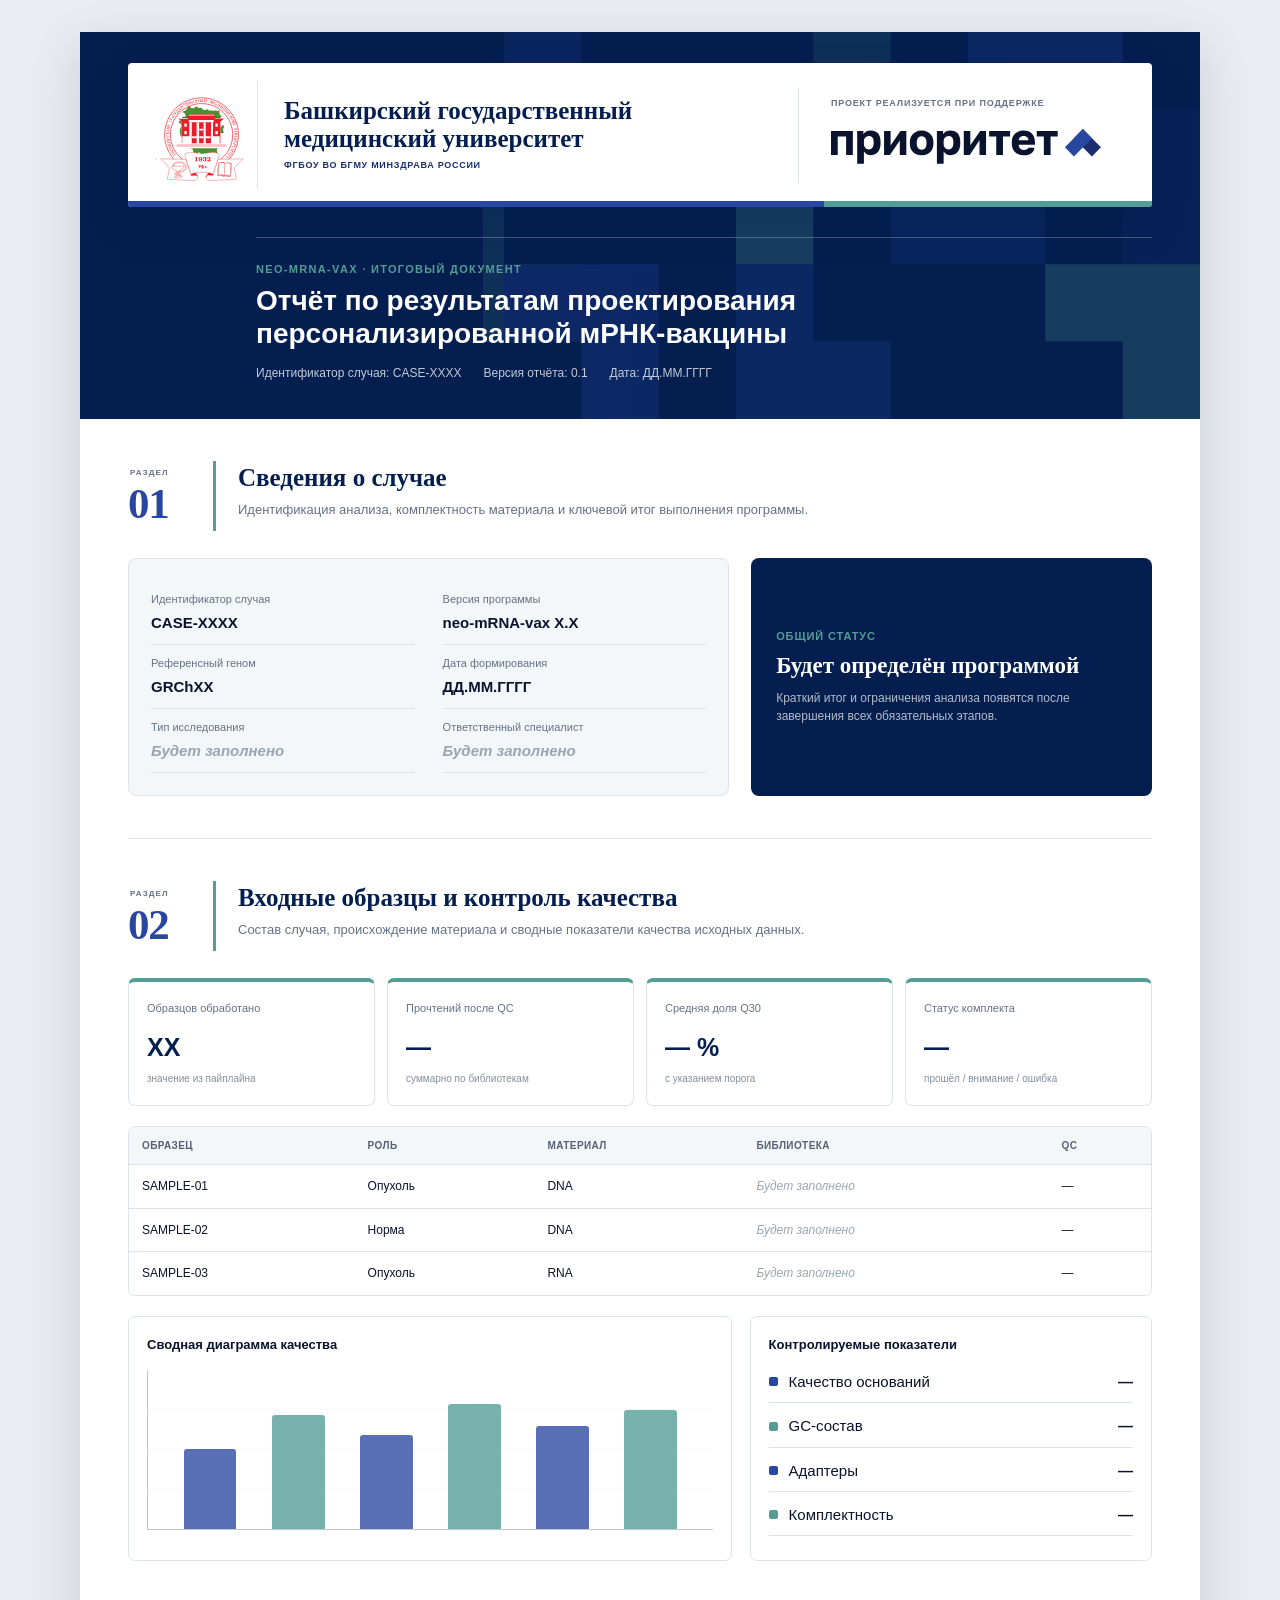
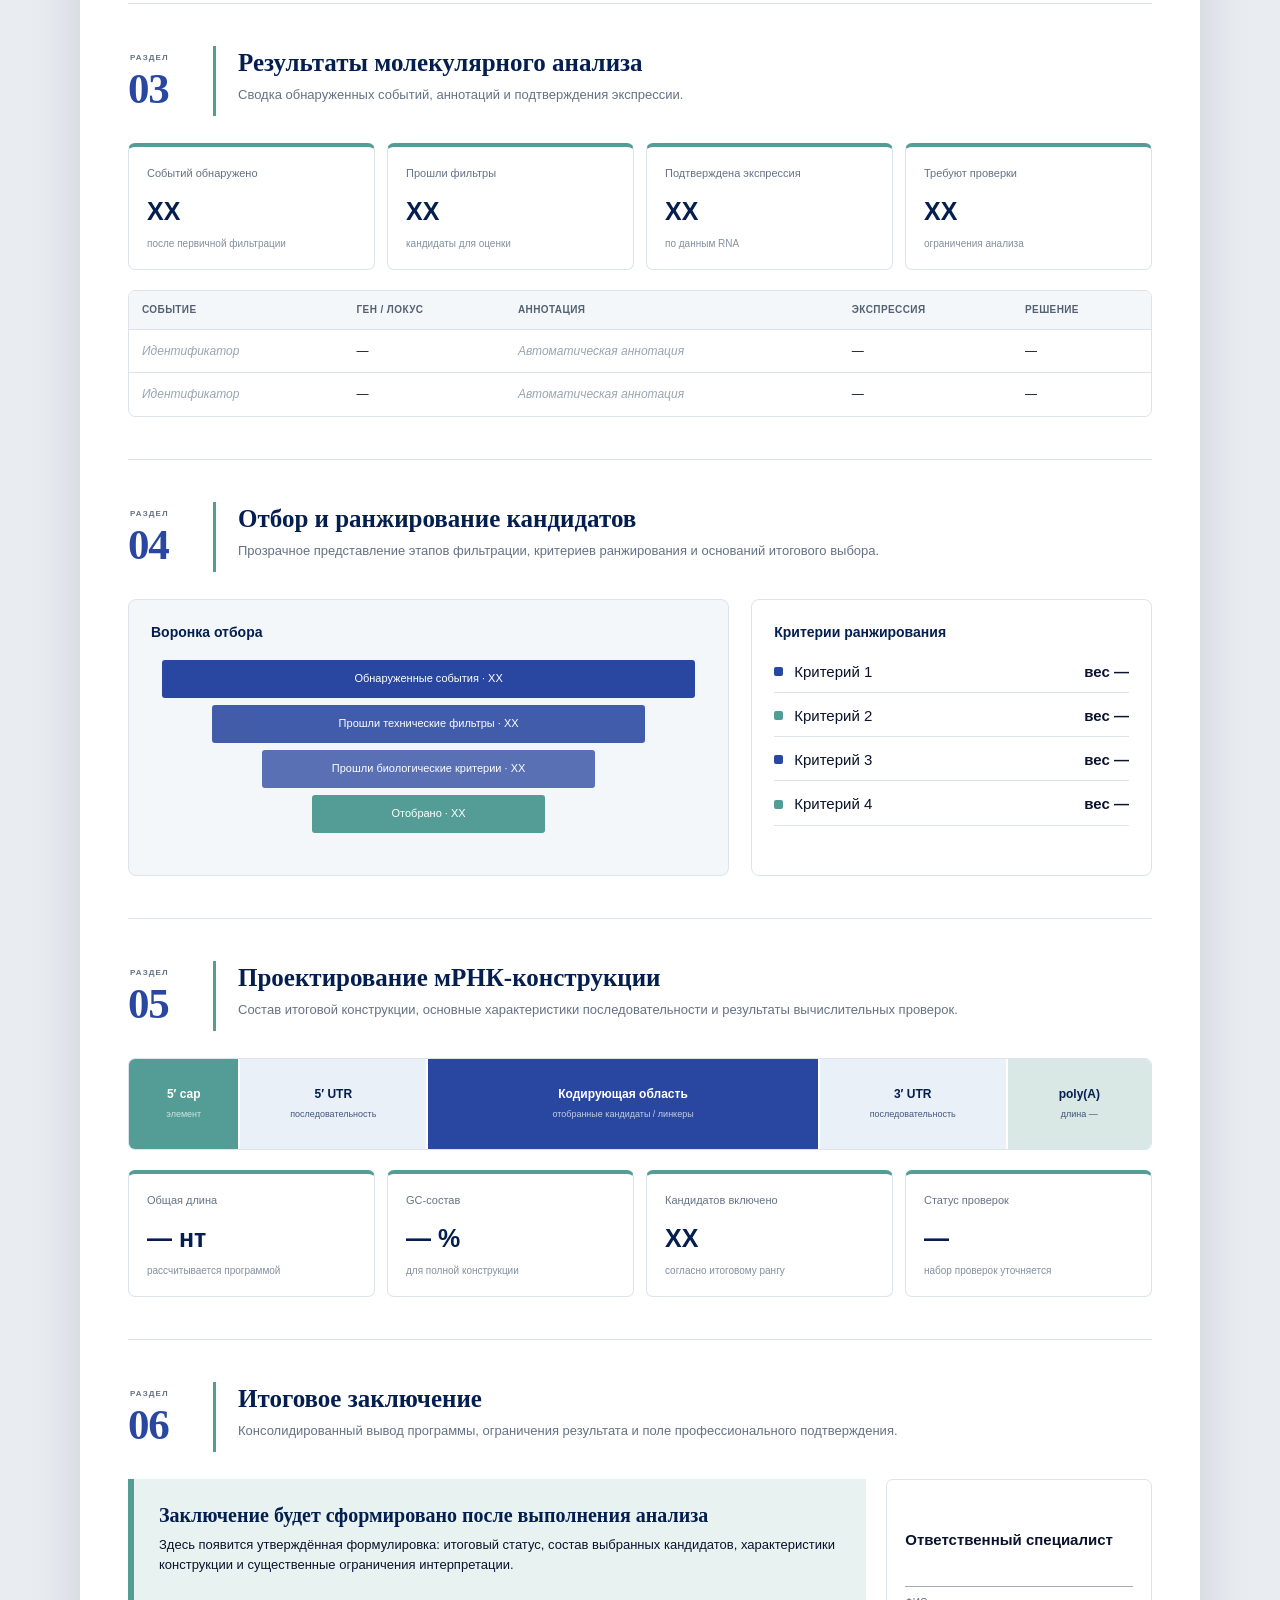
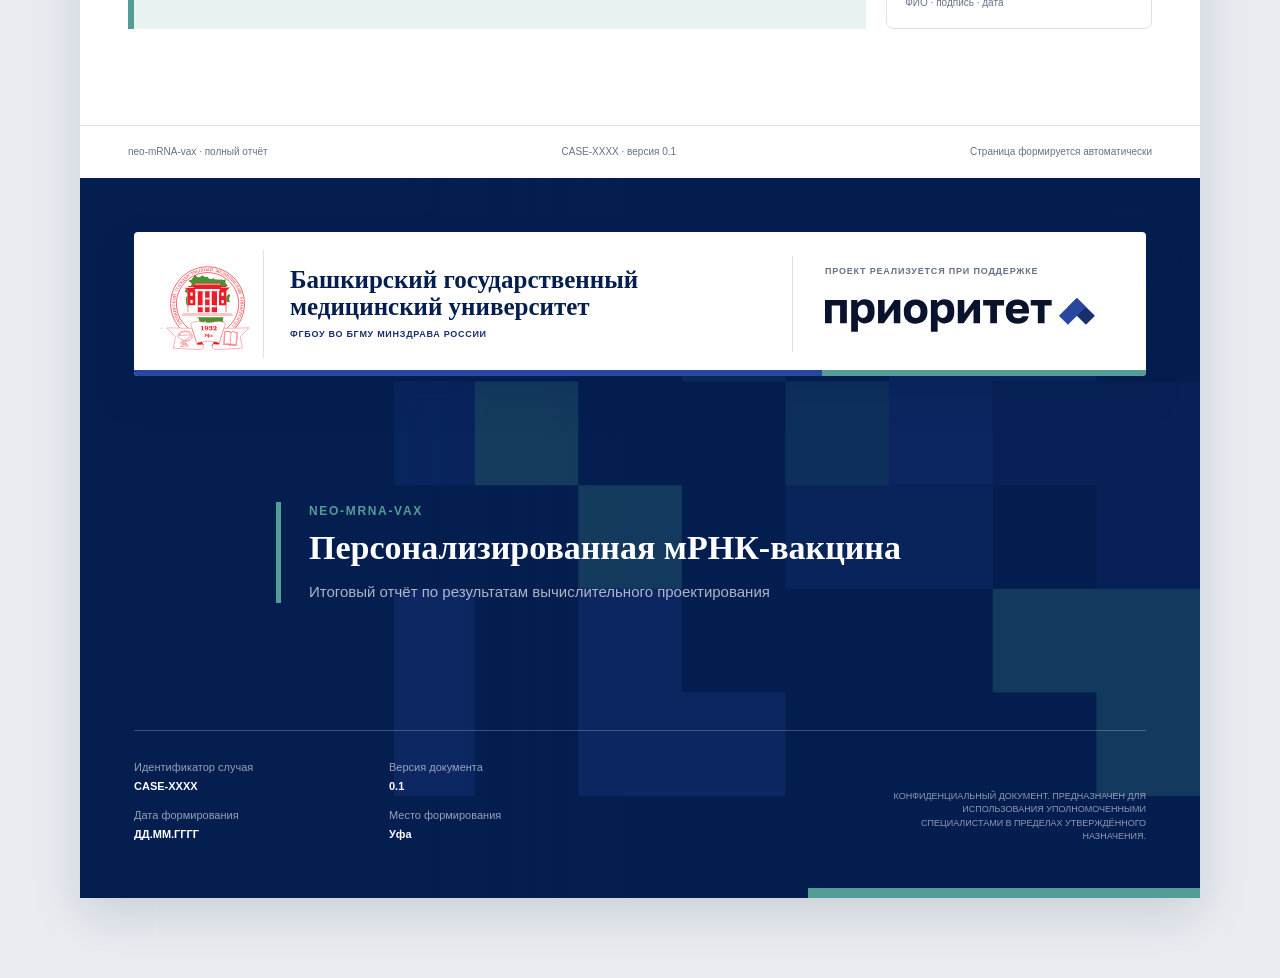
==== design/report/full-report/index.html @ 23fa5854 "Clarify numbered report section headings" ====
<!doctype html>
<html lang="ru">
<head>
  <meta charset="utf-8">
  <meta name="viewport" content="width=device-width, initial-scale=1">
  <title>Полный макет отчёта neo-mRNA-vax</title>
  <style>
    :root {
      --ink: #0a132d;
      --navy: #031e4f;
      --brand-navy: #031e4f;
      --priority-blue: #2947a0;
      --priority-blue-secondary: #192f70;
      --priority-green: #539d96;
      --priority-green-pale: #e8f3f1;
      --paper: #fff;
      --canvas: #e9edf2;
      --panel: #f4f7f9;
      --muted: #657285;
      --line: #dce3ea;
    }

    * { box-sizing: border-box; }
    html { scroll-behavior: smooth; }
    body { margin: 0; background: var(--canvas); color: var(--ink); font: 15px/1.55 Arial, Helvetica, sans-serif; }
    img { display: block; }
    .document { width: min(1120px, calc(100% - 40px)); margin: 32px auto 80px; background: var(--paper); box-shadow: 0 16px 48px rgba(10,19,45,.14); }

    /* Утверждённое направление шапки. */
    .report-header { position: relative; min-height: 305px; padding: 31px 48px 36px; overflow: hidden; background: var(--brand-navy); color: #fff; }
    .report-header::after { position: absolute; inset: 0 0 0 auto; width: 64%; background: linear-gradient(90deg, transparent, rgba(3,30,79,.08)), url("../../../assets/report/branding/priority-pattern.svg") right center / auto 100% no-repeat; opacity: .28; content: ""; pointer-events: none; }
    .header-top, .back-top { position: relative; z-index: 1; display: grid; grid-template-columns: minmax(0,1.75fr) minmax(330px,.8fr); align-items: center; min-height: 144px; overflow: hidden; padding: 18px 24px 18px 18px; border-radius: 4px; background: #fff; box-shadow: 0 18px 38px rgba(3,30,79,.22); }
    .header-top::after, .back-top::after { position: absolute; left: 0; right: 0; bottom: 0; height: 6px; background: linear-gradient(90deg,var(--priority-blue) 0 68%,var(--priority-green) 68% 100%); content: ""; }
    .university-lockup { display: grid; grid-template-columns: 112px minmax(0,1fr); align-items: center; width: 100%; min-width: 0; min-height: 108px; }
    .university-emblem-frame { display: flex; align-items: center; justify-content: center; min-height: 108px; border-right: 1px solid var(--line); background: #fff; }
    .university-logo { width: 94px; height: 94px; object-fit: contain; }
    .university-identity { display: flex; flex-direction: column; justify-content: center; min-width: 0; padding: 8px 26px; }
    .university-name { max-width: 520px; margin: 0; color: var(--navy); font: 700 25px/1.1 Georgia, "Times New Roman", serif; }
    .university-subtitle { margin: 7px 0 0; color: var(--priority-blue-secondary); font-size: 9px; font-weight: 700; letter-spacing: .08em; text-transform: uppercase; }
    .sponsor { display: flex; min-width: 0; min-height: 96px; flex-direction: column; justify-content: center; padding: 8px 0 8px 32px; border-left: 1px solid var(--line); }
    .sponsor-label { margin: 0 0 11px; color: var(--muted); font-size: 9px; font-weight: 700; letter-spacing: .09em; text-transform: uppercase; }
    .priority-logo { width: 270px; height: 52px; object-fit: contain; }
    .title-block { position: relative; z-index: 1; margin: 30px 0 0 128px; padding-top: 23px; border-top: 1px solid rgba(255,255,255,.24); }
    .eyebrow { margin: 0 0 7px; color: var(--priority-green); font-size: 11px; font-weight: 700; letter-spacing: .12em; text-transform: uppercase; }
    .report-title { max-width: 820px; margin: 0; font-size: 28px; font-weight: 600; line-height: 1.16; }
    .header-meta { display: flex; flex-wrap: wrap; gap: 8px 22px; margin-top: 14px; color: rgba(255,255,255,.76); font-size: 12px; }

    .report-main { padding: 0 48px 54px; }
    .section { padding: 42px 0; border-bottom: 1px solid var(--line); }
    .section:last-child { border-bottom: 0; }
    .section-heading { display: grid; grid-template-columns: 88px minmax(0,1fr); align-items: start; gap: 22px; margin-bottom: 27px; }
    .section-number { display: flex; min-height: 70px; flex-direction: column; justify-content: center; padding-right: 17px; border-right: 3px solid var(--priority-green); color: var(--priority-blue); font: 700 43px/.88 Georgia, "Times New Roman", serif; letter-spacing: -.03em; }
    .section-number small { margin: 0 0 8px 2px; color: var(--muted); font: 700 8px/1 Arial,Helvetica,sans-serif; letter-spacing: .14em; text-transform: uppercase; }
    .section-title { margin: 2px 0 7px; color: var(--navy); font: 700 25px/1.2 Georgia, "Times New Roman", serif; }
    .section-lead { max-width: 760px; margin: 0; color: var(--muted); font-size: 13px; }

    .overview-grid { display: grid; grid-template-columns: 1.2fr .8fr; gap: 22px; }
    .panel { padding: 22px; border: 1px solid var(--line); border-radius: 8px; background: #fff; }
    .panel.soft { background: var(--panel); }
    .panel-title { margin: 0 0 16px; color: var(--navy); font-size: 14px; }
    .key-values { display: grid; grid-template-columns: repeat(2,minmax(0,1fr)); gap: 0 28px; margin: 0; }
    .key-values div { padding: 10px 0; border-bottom: 1px solid var(--line); }
    .key-values dt { margin: 0 0 3px; color: var(--muted); font-size: 11px; }
    .key-values dd { margin: 0; font-weight: 700; }
    .summary-callout { display: flex; flex-direction: column; justify-content: center; min-height: 100%; padding: 25px; border-radius: 8px; background: var(--navy); color: #fff; }
    .summary-callout span { color: var(--priority-green); font-size: 11px; font-weight: 700; letter-spacing: .08em; text-transform: uppercase; }
    .summary-callout strong { margin: 7px 0 9px; font: 700 23px/1.2 Georgia, "Times New Roman", serif; }
    .summary-callout p { margin: 0; color: rgba(255,255,255,.7); font-size: 12px; }

    .metric-grid { display: grid; grid-template-columns: repeat(4,minmax(0,1fr)); gap: 12px; margin-bottom: 20px; }
    .metric { min-height: 122px; padding: 18px; border: 1px solid var(--line); border-top: 4px solid var(--priority-green); border-radius: 7px; background: #fff; }
    .metric-label { color: var(--muted); font-size: 11px; }
    .metric-value { margin: 10px 0 5px; color: var(--navy); font-size: 25px; font-weight: 700; }
    .metric-caption { color: #8290a0; font-size: 10px; }

    .table-wrap { overflow-x: auto; border: 1px solid var(--line); border-radius: 7px; }
    table { width: 100%; border-collapse: collapse; font-size: 12px; }
    th { padding: 11px 13px; background: var(--panel); color: #536173; font-size: 10px; letter-spacing: .04em; text-align: left; text-transform: uppercase; }
    td { padding: 12px 13px; border-top: 1px solid var(--line); vertical-align: top; }
    .placeholder { color: #9aa5b2; font-style: italic; }

    .visual-grid { display: grid; grid-template-columns: 1.2fr .8fr; gap: 18px; margin-top: 20px; }
    .chart { min-height: 245px; padding: 18px; border: 1px solid var(--line); border-radius: 7px; background: #fff; }
    .chart h4 { margin: 0 0 15px; font-size: 13px; }
    .chart-placeholder { position: relative; display: flex; align-items: end; justify-content: space-around; height: 160px; padding: 20px 18px 0; border-left: 1px solid #bcc7d2; border-bottom: 1px solid #bcc7d2; background: repeating-linear-gradient(to top, transparent 0 39px, #edf1f4 40px); }
    .bar { width: 10%; border-radius: 3px 3px 0 0; background: var(--priority-blue); opacity: .78; }
    .bar:nth-child(2n) { background: var(--priority-green); }
    .legend-list { display: grid; gap: 11px; margin: 0; padding: 0; list-style: none; }
    .legend-list li { display: grid; grid-template-columns: 10px 1fr auto; gap: 10px; align-items: center; padding-bottom: 9px; border-bottom: 1px solid var(--line); }
    .legend-dot { width: 9px; height: 9px; border-radius: 2px; background: var(--priority-blue); }
    .legend-list li:nth-child(2n) .legend-dot { background: var(--priority-green); }

    .funnel { display: grid; justify-items: center; gap: 7px; margin: 10px auto 20px; }
    .funnel-step { display: flex; align-items: center; justify-content: center; height: 38px; border-radius: 3px; background: var(--priority-blue); color: #fff; font-size: 11px; }
    .funnel-step:nth-child(2) { width: 78%; opacity: .88; }
    .funnel-step:nth-child(3) { width: 60%; opacity: .76; }
    .funnel-step:nth-child(4) { width: 42%; background: var(--priority-green); }
    .funnel-step:first-child { width: 96%; }

    .construct { display: flex; align-items: stretch; min-height: 92px; overflow: hidden; border: 1px solid var(--line); border-radius: 7px; }
    .construct-part { display: flex; flex: 1; flex-direction: column; align-items: center; justify-content: center; padding: 12px 8px; border-right: 2px solid #fff; background: #eaf0f8; color: var(--navy); text-align: center; }
    .construct-part:last-child { border-right: 0; }
    .construct-part.cap { flex: .55; background: var(--priority-green); color: #fff; }
    .construct-part.orf { flex: 2.2; background: var(--priority-blue); color: #fff; }
    .construct-part.poly { flex: .75; background: #d9e7e5; }
    .construct-part strong { font-size: 12px; }
    .construct-part small { margin-top: 4px; opacity: .72; font-size: 9px; }

    .conclusion { display: grid; grid-template-columns: 1fr .36fr; gap: 20px; }
    .conclusion-box { padding: 25px; border-left: 6px solid var(--priority-green); background: var(--priority-green-pale); }
    .conclusion-box h4 { margin: 0 0 8px; color: var(--navy); font: 700 20px Georgia, "Times New Roman", serif; }
    .conclusion-box p { margin: 0; color: var(--ink); font-size: 13px; }
    .approval { display: grid; align-content: end; min-height: 150px; padding: 18px; border: 1px solid var(--line); border-radius: 7px; }
    .approval-line { margin-top: 34px; padding-top: 8px; border-top: 1px solid #9faab5; color: var(--muted); font-size: 10px; }

    .document-footer { display: flex; justify-content: space-between; gap: 25px; padding: 18px 48px; border-top: 1px solid var(--line); color: var(--muted); font-size: 10px; }

    /* Закрывающая страница. */
    .back-cover { position: relative; display: flex; min-height: 720px; flex-direction: column; justify-content: space-between; overflow: hidden; padding: 54px; background: var(--brand-navy); color: #fff; break-before: page; }
    .back-cover::before { position: absolute; inset: 0 0 0 auto; width: 72%; background: linear-gradient(90deg, transparent 0%, rgba(3,30,79,.12) 30%), url("../../../assets/report/branding/priority-pattern.svg") right center / auto 72% no-repeat; opacity: .26; content: ""; pointer-events: none; }
    .back-cover::after { position: absolute; left: 0; right: 0; bottom: 0; height: 10px; background: linear-gradient(90deg,#fff0 0 65%,var(--priority-green) 65% 100%); content: ""; }
    .back-cover .back-top { width: 100%; }
    .back-center { position: relative; z-index: 1; max-width: 700px; margin-left: 142px; padding-left: 28px; border-left: 5px solid var(--priority-green); }
    .back-center .program { margin: 0 0 7px; color: var(--priority-green); font-size: 12px; font-weight: 700; letter-spacing: .14em; text-transform: uppercase; }
    .back-center h2 { margin: 0; font: 700 34px/1.15 Georgia, "Times New Roman", serif; }
    .back-center p { margin: 13px 0 0; color: rgba(255,255,255,.67); }
    .back-bottom { position: relative; z-index: 1; display: grid; grid-template-columns: 1fr auto; align-items: end; gap: 40px; padding-top: 28px; border-top: 1px solid rgba(255,255,255,.22); }
    .back-details { display: grid; grid-template-columns: repeat(2,minmax(0,220px)); gap: 12px 35px; font-size: 11px; }
    .back-details span { display: block; color: rgba(255,255,255,.58); }
    .back-details strong { display: block; margin-top: 2px; color: #fff; }
    .confidential { max-width: 260px; color: rgba(255,255,255,.56); font-size: 9px; line-height: 1.5; text-align: right; text-transform: uppercase; }

    @media (max-width: 820px) {
      .document { width: 100%; margin: 0; }
      .report-header, .report-main, .back-cover { padding-left: 24px; padding-right: 24px; }
      .header-top, .overview-grid, .visual-grid, .conclusion, .back-top { grid-template-columns: 1fr; }
      .header-top, .back-top { min-height: 0; padding: 14px 14px 18px; }
      .sponsor { min-height: 90px; padding: 16px 12px 10px; border-top: 1px solid var(--line); border-left: 0; }
      .title-block, .back-center { margin-left: 0; }
      .section-heading { grid-template-columns: 70px 1fr; gap: 16px; }
      .section-number { min-height: 62px; padding-right: 12px; font-size: 36px; }
      .metric-grid { grid-template-columns: repeat(2,minmax(0,1fr)); }
      .construct { overflow-x: auto; }
      .construct-part { min-width: 105px; }
      .university-lockup { grid-template-columns: 98px minmax(0,1fr); min-height: 100px; }
      .university-emblem-frame { min-height: 98px; }
      .university-logo { width: 82px; height: 82px; }
      .university-identity { padding: 11px 15px; }
      .university-name { font-size: 20px; }
      .back-bottom { grid-template-columns: 1fr; }
      .confidential { text-align: left; }
    }

    @media print {
      @page { size: A4; margin: 0; }
      body { background: #fff; print-color-adjust: exact; -webkit-print-color-adjust: exact; }
      .document { width: 100%; margin: 0; box-shadow: none; }
      .report-header { min-height: 72mm; }
      .section { break-inside: avoid; }
      .report-main { padding-bottom: 12mm; }
      .back-cover { min-height: 297mm; }
    }
  </style>
</head>
<body>
  <article class="document">
    <header class="report-header">
      <div class="header-top">
        <div class="university-lockup">
          <div class="university-emblem-frame"><img class="university-logo" src="../../../assets/report/branding/bgmu-emblem.svg" alt="Герб БГМУ"></div>
          <div class="university-identity"><p class="university-name">Башкирский государственный медицинский университет</p><p class="university-subtitle">ФГБОУ ВО БГМУ Минздрава России</p></div>
        </div>
        <div class="sponsor">
          <p class="sponsor-label">Проект реализуется при поддержке</p>
          <img class="priority-logo" src="../../../assets/report/branding/priority-2030-color.svg" alt="Приоритет 2030">
        </div>
      </div>
      <div class="title-block">
        <p class="eyebrow">neo-mRNA-vax · итоговый документ</p>
        <h1 class="report-title">Отчёт по результатам проектирования персонализированной мРНК-вакцины</h1>
        <div class="header-meta"><span>Идентификатор случая: CASE-XXXX</span><span>Версия отчёта: 0.1</span><span>Дата: ДД.ММ.ГГГГ</span></div>
      </div>
    </header>

    <main class="report-main">
      <section class="section">
        <div class="section-heading">
          <span class="section-number"><small>Раздел</small>01</span>
          <div><h2 class="section-title">Сведения о случае</h2><p class="section-lead">Идентификация анализа, комплектность материала и ключевой итог выполнения программы.</p></div>
        </div>
        <div class="overview-grid">
          <div class="panel soft">
            <dl class="key-values">
              <div><dt>Идентификатор случая</dt><dd>CASE-XXXX</dd></div>
              <div><dt>Версия программы</dt><dd>neo-mRNA-vax X.X</dd></div>
              <div><dt>Референсный геном</dt><dd>GRChXX</dd></div>
              <div><dt>Дата формирования</dt><dd>ДД.ММ.ГГГГ</dd></div>
              <div><dt>Тип исследования</dt><dd class="placeholder">Будет заполнено</dd></div>
              <div><dt>Ответственный специалист</dt><dd class="placeholder">Будет заполнено</dd></div>
            </dl>
          </div>
          <div class="summary-callout"><span>Общий статус</span><strong>Будет определён программой</strong><p>Краткий итог и ограничения анализа появятся после завершения всех обязательных этапов.</p></div>
        </div>
      </section>

      <section class="section">
        <div class="section-heading">
          <span class="section-number"><small>Раздел</small>02</span>
          <div><h2 class="section-title">Входные образцы и контроль качества</h2><p class="section-lead">Состав случая, происхождение материала и сводные показатели качества исходных данных.</p></div>
        </div>
        <div class="metric-grid">
          <div class="metric"><div class="metric-label">Образцов обработано</div><div class="metric-value">XX</div><div class="metric-caption">значение из пайплайна</div></div>
          <div class="metric"><div class="metric-label">Прочтений после QC</div><div class="metric-value">—</div><div class="metric-caption">суммарно по библиотекам</div></div>
          <div class="metric"><div class="metric-label">Средняя доля Q30</div><div class="metric-value">— %</div><div class="metric-caption">с указанием порога</div></div>
          <div class="metric"><div class="metric-label">Статус комплекта</div><div class="metric-value">—</div><div class="metric-caption">прошёл / внимание / ошибка</div></div>
        </div>
        <div class="table-wrap">
          <table>
            <thead><tr><th>Образец</th><th>Роль</th><th>Материал</th><th>Библиотека</th><th>QC</th></tr></thead>
            <tbody>
              <tr><td>SAMPLE-01</td><td>Опухоль</td><td>DNA</td><td class="placeholder">Будет заполнено</td><td>—</td></tr>
              <tr><td>SAMPLE-02</td><td>Норма</td><td>DNA</td><td class="placeholder">Будет заполнено</td><td>—</td></tr>
              <tr><td>SAMPLE-03</td><td>Опухоль</td><td>RNA</td><td class="placeholder">Будет заполнено</td><td>—</td></tr>
            </tbody>
          </table>
        </div>
        <div class="visual-grid">
          <div class="chart"><h4>Сводная диаграмма качества</h4><div class="chart-placeholder"><span class="bar" style="height:58%"></span><span class="bar" style="height:82%"></span><span class="bar" style="height:68%"></span><span class="bar" style="height:90%"></span><span class="bar" style="height:74%"></span><span class="bar" style="height:86%"></span></div></div>
          <div class="chart"><h4>Контролируемые показатели</h4><ul class="legend-list"><li><span class="legend-dot"></span><span>Качество оснований</span><strong>—</strong></li><li><span class="legend-dot"></span><span>GC-состав</span><strong>—</strong></li><li><span class="legend-dot"></span><span>Адаптеры</span><strong>—</strong></li><li><span class="legend-dot"></span><span>Комплектность</span><strong>—</strong></li></ul></div>
        </div>
      </section>

      <section class="section">
        <div class="section-heading">
          <span class="section-number"><small>Раздел</small>03</span>
          <div><h2 class="section-title">Результаты молекулярного анализа</h2><p class="section-lead">Сводка обнаруженных событий, аннотаций и подтверждения экспрессии.</p></div>
        </div>
        <div class="metric-grid">
          <div class="metric"><div class="metric-label">Событий обнаружено</div><div class="metric-value">XX</div><div class="metric-caption">после первичной фильтрации</div></div>
          <div class="metric"><div class="metric-label">Прошли фильтры</div><div class="metric-value">XX</div><div class="metric-caption">кандидаты для оценки</div></div>
          <div class="metric"><div class="metric-label">Подтверждена экспрессия</div><div class="metric-value">XX</div><div class="metric-caption">по данным RNA</div></div>
          <div class="metric"><div class="metric-label">Требуют проверки</div><div class="metric-value">XX</div><div class="metric-caption">ограничения анализа</div></div>
        </div>
        <div class="table-wrap"><table><thead><tr><th>Событие</th><th>Ген / локус</th><th>Аннотация</th><th>Экспрессия</th><th>Решение</th></tr></thead><tbody><tr><td class="placeholder">Идентификатор</td><td>—</td><td class="placeholder">Автоматическая аннотация</td><td>—</td><td>—</td></tr><tr><td class="placeholder">Идентификатор</td><td>—</td><td class="placeholder">Автоматическая аннотация</td><td>—</td><td>—</td></tr></tbody></table></div>
      </section>

      <section class="section">
        <div class="section-heading">
          <span class="section-number"><small>Раздел</small>04</span>
          <div><h2 class="section-title">Отбор и ранжирование кандидатов</h2><p class="section-lead">Прозрачное представление этапов фильтрации, критериев ранжирования и оснований итогового выбора.</p></div>
        </div>
        <div class="overview-grid">
          <div class="panel soft"><h3 class="panel-title">Воронка отбора</h3><div class="funnel"><div class="funnel-step">Обнаруженные события · XX</div><div class="funnel-step">Прошли технические фильтры · XX</div><div class="funnel-step">Прошли биологические критерии · XX</div><div class="funnel-step">Отобрано · XX</div></div></div>
          <div class="panel"><h3 class="panel-title">Критерии ранжирования</h3><ul class="legend-list"><li><span class="legend-dot"></span><span>Критерий 1</span><strong>вес —</strong></li><li><span class="legend-dot"></span><span>Критерий 2</span><strong>вес —</strong></li><li><span class="legend-dot"></span><span>Критерий 3</span><strong>вес —</strong></li><li><span class="legend-dot"></span><span>Критерий 4</span><strong>вес —</strong></li></ul></div>
        </div>
      </section>

      <section class="section">
        <div class="section-heading">
          <span class="section-number"><small>Раздел</small>05</span>
          <div><h2 class="section-title">Проектирование мРНК-конструкции</h2><p class="section-lead">Состав итоговой конструкции, основные характеристики последовательности и результаты вычислительных проверок.</p></div>
        </div>
        <div class="construct" aria-label="Строение мРНК-конструкции">
          <div class="construct-part cap"><strong>5′ cap</strong><small>элемент</small></div>
          <div class="construct-part"><strong>5′ UTR</strong><small>последовательность</small></div>
          <div class="construct-part orf"><strong>Кодирующая область</strong><small>отобранные кандидаты / линкеры</small></div>
          <div class="construct-part"><strong>3′ UTR</strong><small>последовательность</small></div>
          <div class="construct-part poly"><strong>poly(A)</strong><small>длина —</small></div>
        </div>
        <div class="metric-grid" style="margin-top:20px;margin-bottom:0">
          <div class="metric"><div class="metric-label">Общая длина</div><div class="metric-value">— нт</div><div class="metric-caption">рассчитывается программой</div></div>
          <div class="metric"><div class="metric-label">GC-состав</div><div class="metric-value">— %</div><div class="metric-caption">для полной конструкции</div></div>
          <div class="metric"><div class="metric-label">Кандидатов включено</div><div class="metric-value">XX</div><div class="metric-caption">согласно итоговому рангу</div></div>
          <div class="metric"><div class="metric-label">Статус проверок</div><div class="metric-value">—</div><div class="metric-caption">набор проверок уточняется</div></div>
        </div>
      </section>

      <section class="section">
        <div class="section-heading">
          <span class="section-number"><small>Раздел</small>06</span>
          <div><h2 class="section-title">Итоговое заключение</h2><p class="section-lead">Консолидированный вывод программы, ограничения результата и поле профессионального подтверждения.</p></div>
        </div>
        <div class="conclusion">
          <div class="conclusion-box"><h4>Заключение будет сформировано после выполнения анализа</h4><p>Здесь появится утверждённая формулировка: итоговый статус, состав выбранных кандидатов, характеристики конструкции и существенные ограничения интерпретации.</p></div>
          <div class="approval"><strong>Ответственный специалист</strong><div class="approval-line">ФИО · подпись · дата</div></div>
        </div>
      </section>
    </main>

    <footer class="document-footer"><span>neo-mRNA-vax · полный отчёт</span><span>CASE-XXXX · версия 0.1</span><span>Страница формируется автоматически</span></footer>

    <section class="back-cover" aria-label="Закрывающая страница отчёта">
      <div class="back-top">
        <div class="university-lockup">
          <div class="university-emblem-frame"><img class="university-logo" src="../../../assets/report/branding/bgmu-emblem.svg" alt="Герб БГМУ"></div>
          <div class="university-identity"><p class="university-name">Башкирский государственный медицинский университет</p><p class="university-subtitle">ФГБОУ ВО БГМУ Минздрава России</p></div>
        </div>
        <div class="sponsor"><p class="sponsor-label">Проект реализуется при поддержке</p><img class="priority-logo" src="../../../assets/report/branding/priority-2030-color.svg" alt="Приоритет 2030"></div>
      </div>
      <div class="back-center"><p class="program">neo-mRNA-vax</p><h2>Персонализированная мРНК-вакцина</h2><p>Итоговый отчёт по результатам вычислительного проектирования</p></div>
      <div class="back-bottom">
        <div class="back-details">
          <div><span>Идентификатор случая</span><strong>CASE-XXXX</strong></div>
          <div><span>Версия документа</span><strong>0.1</strong></div>
          <div><span>Дата формирования</span><strong>ДД.ММ.ГГГГ</strong></div>
          <div><span>Место формирования</span><strong>Уфа</strong></div>
        </div>
        <div class="confidential">Конфиденциальный документ. Предназначен для использования уполномоченными специалистами в пределах утверждённого назначения.</div>
      </div>
    </section>
  </article>
</body>
</html>
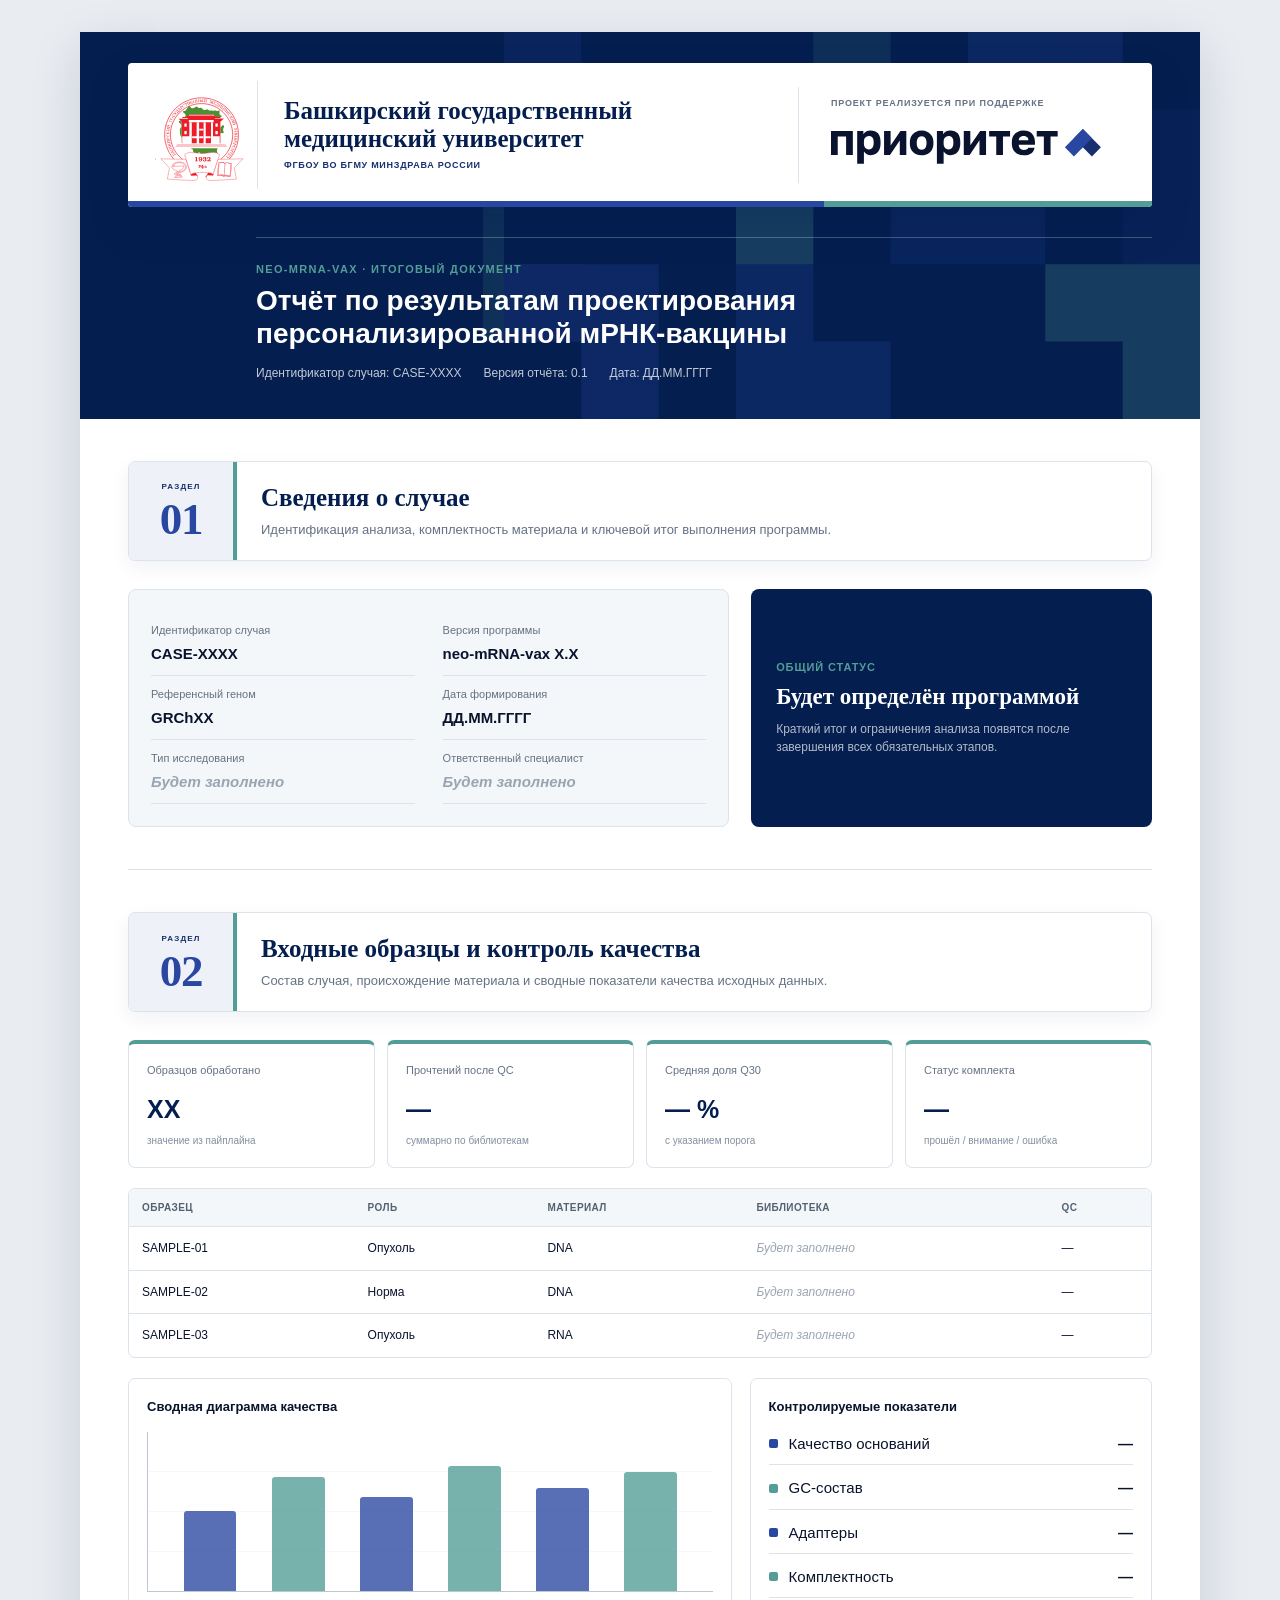
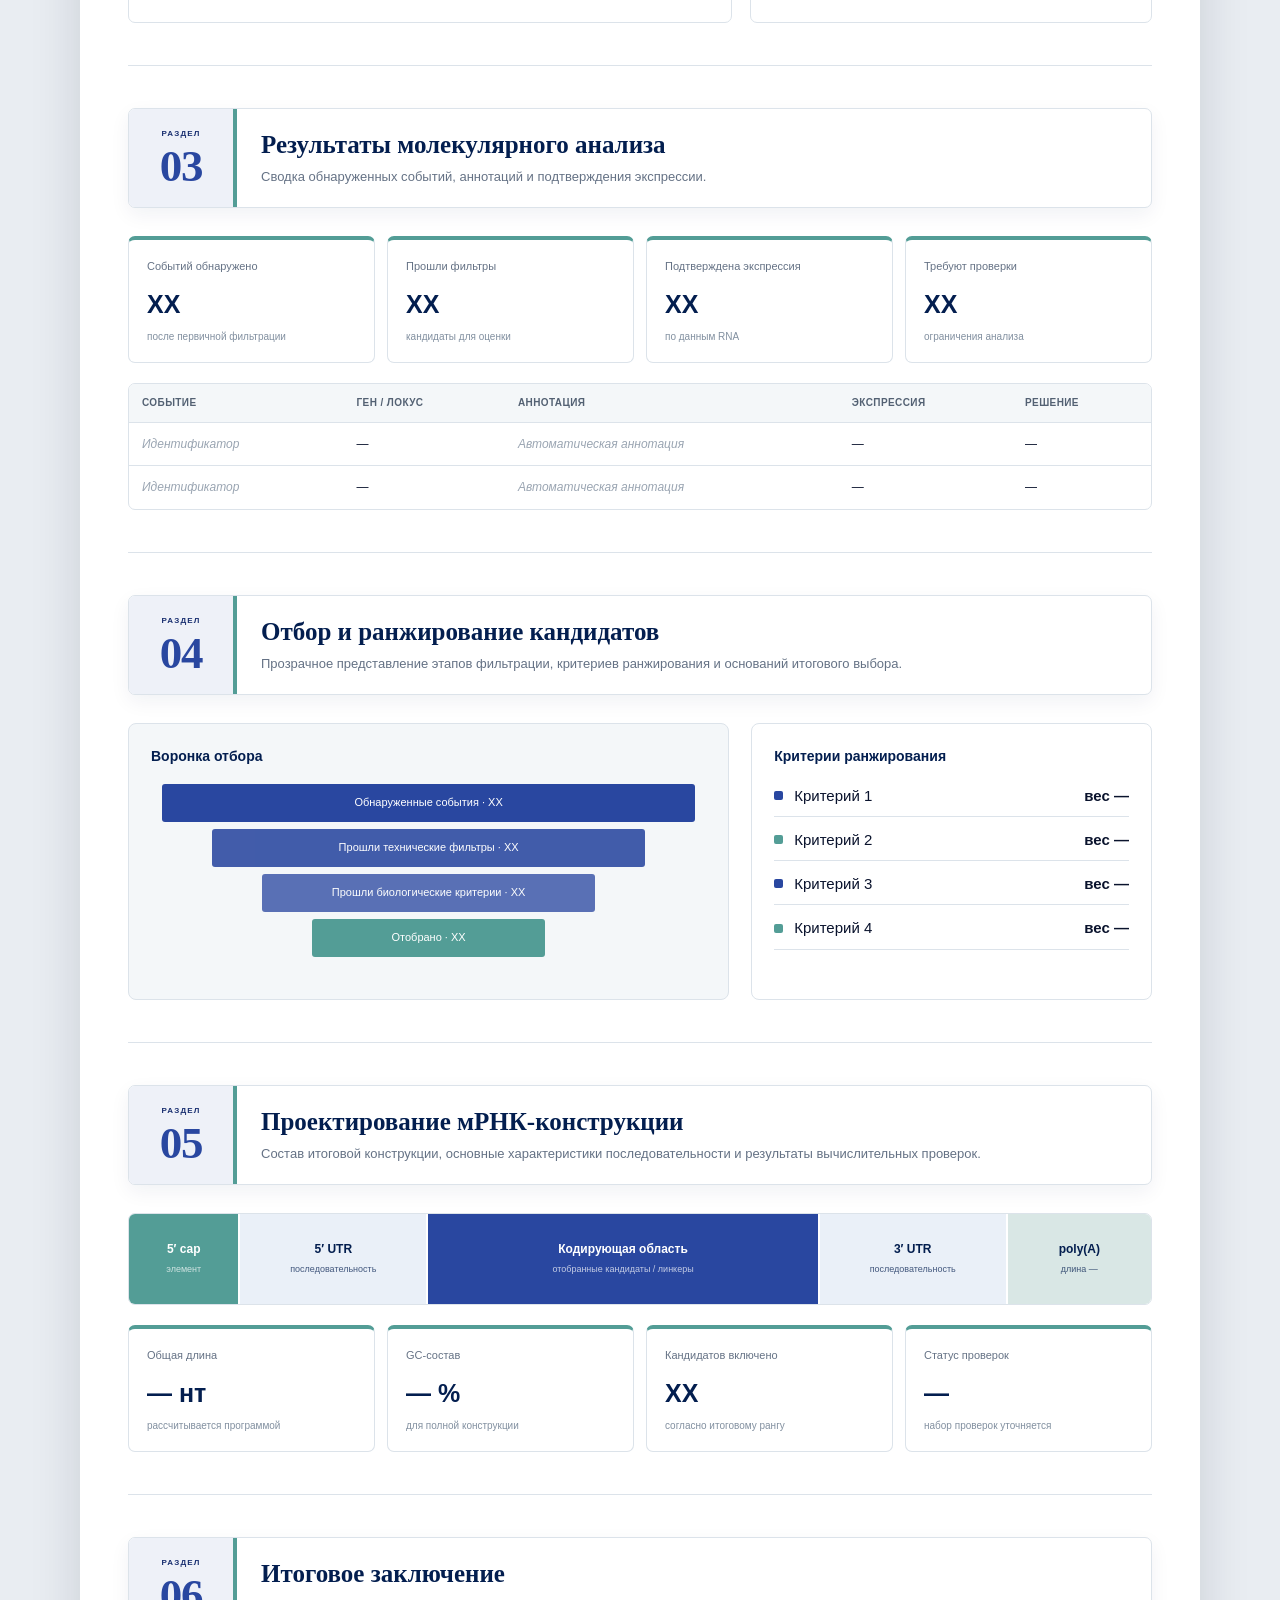
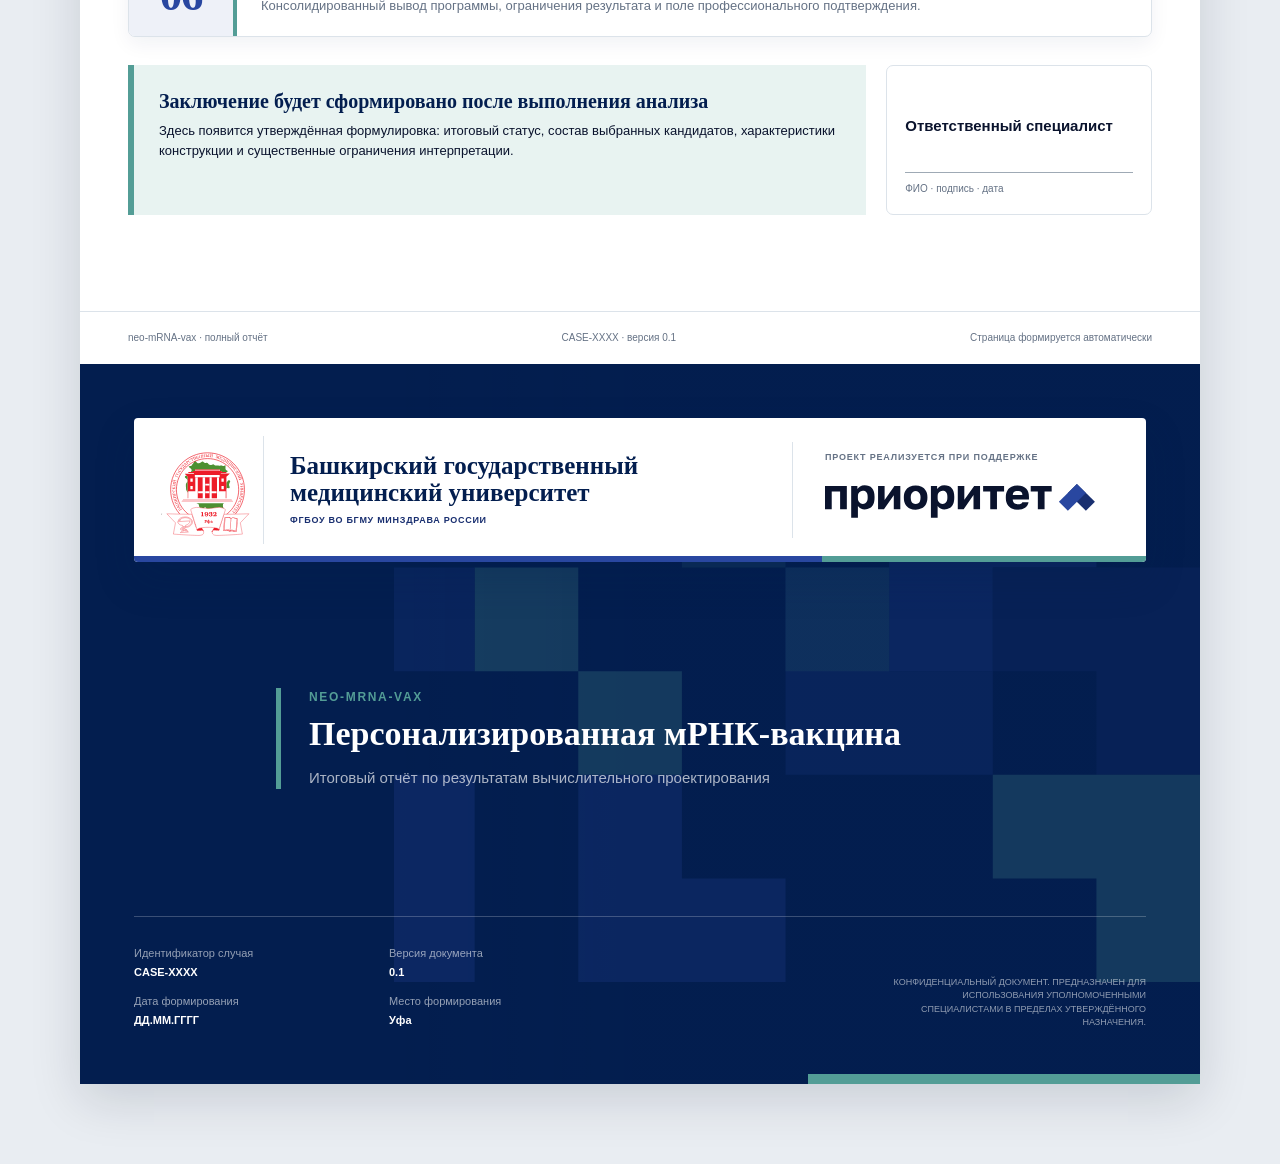
==== commit a5dd278b: "Unify numbered section heading cards" ====
--- a/design/report/full-report/index.html
+++ b/design/report/full-report/index.html
@@ -48,10 +48,11 @@
     .report-main { padding: 0 48px 54px; }
     .section { padding: 42px 0; border-bottom: 1px solid var(--line); }
     .section:last-child { border-bottom: 0; }
-    .section-heading { display: grid; grid-template-columns: 88px minmax(0,1fr); align-items: start; gap: 22px; margin-bottom: 27px; }
-    .section-number { display: flex; min-height: 70px; flex-direction: column; justify-content: center; padding-right: 17px; border-right: 3px solid var(--priority-green); color: var(--priority-blue); font: 700 43px/.88 Georgia, "Times New Roman", serif; letter-spacing: -.03em; }
-    .section-number small { margin: 0 0 8px 2px; color: var(--muted); font: 700 8px/1 Arial,Helvetica,sans-serif; letter-spacing: .14em; text-transform: uppercase; }
-    .section-title { margin: 2px 0 7px; color: var(--navy); font: 700 25px/1.2 Georgia, "Times New Roman", serif; }
+    .section-heading { display: grid; grid-template-columns: 108px minmax(0,1fr); align-items: stretch; gap: 0; margin-bottom: 28px; overflow: hidden; border: 1px solid var(--line); border-radius: 7px; background: #fff; box-shadow: 0 7px 20px rgba(3,30,79,.06); }
+    .section-number { display: flex; min-height: 98px; flex-direction: column; align-items: center; justify-content: center; padding: 15px 16px 14px; border-right: 4px solid var(--priority-green); background: #eef1f8; color: var(--priority-blue); font: 700 45px/.88 Georgia, "Times New Roman", serif; letter-spacing: -.03em; text-align: center; }
+    .section-number small { margin: 0 0 9px; color: var(--priority-blue-secondary); font: 700 8px/1 Arial,Helvetica,sans-serif; letter-spacing: .14em; text-transform: uppercase; }
+    .section-heading > div { display: flex; min-width: 0; flex-direction: column; justify-content: center; padding: 18px 24px 17px; }
+    .section-title { margin: 0 0 7px; color: var(--navy); font: 700 25px/1.2 Georgia, "Times New Roman", serif; }
     .section-lead { max-width: 760px; margin: 0; color: var(--muted); font-size: 13px; }
 
     .overview-grid { display: grid; grid-template-columns: 1.2fr .8fr; gap: 22px; }
@@ -137,8 +138,9 @@
       .header-top, .back-top { min-height: 0; padding: 14px 14px 18px; }
       .sponsor { min-height: 90px; padding: 16px 12px 10px; border-top: 1px solid var(--line); border-left: 0; }
       .title-block, .back-center { margin-left: 0; }
-      .section-heading { grid-template-columns: 70px 1fr; gap: 16px; }
-      .section-number { min-height: 62px; padding-right: 12px; font-size: 36px; }
+      .section-heading { grid-template-columns: 82px 1fr; }
+      .section-number { min-height: 88px; padding: 13px 10px 12px; font-size: 37px; }
+      .section-heading > div { padding: 15px 16px 14px; }
       .metric-grid { grid-template-columns: repeat(2,minmax(0,1fr)); }
       .construct { overflow-x: auto; }
       .construct-part { min-width: 105px; }
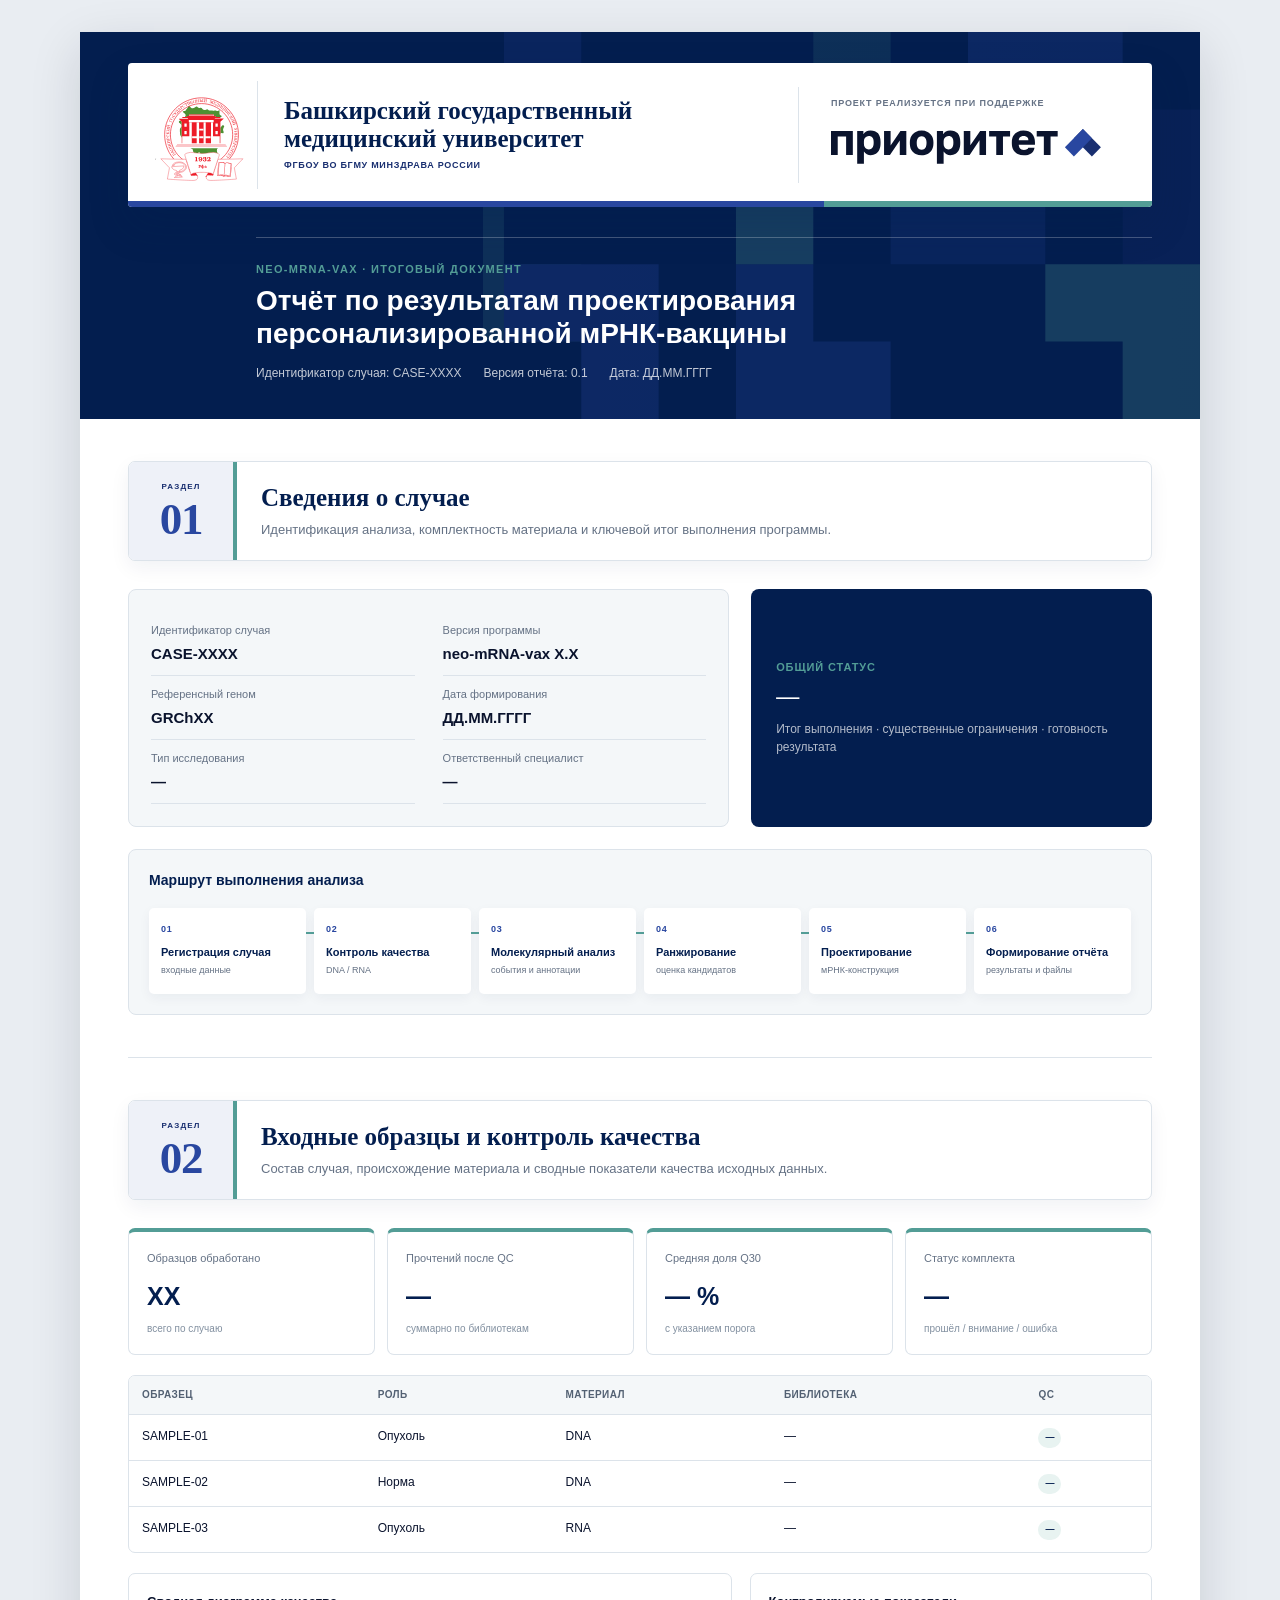
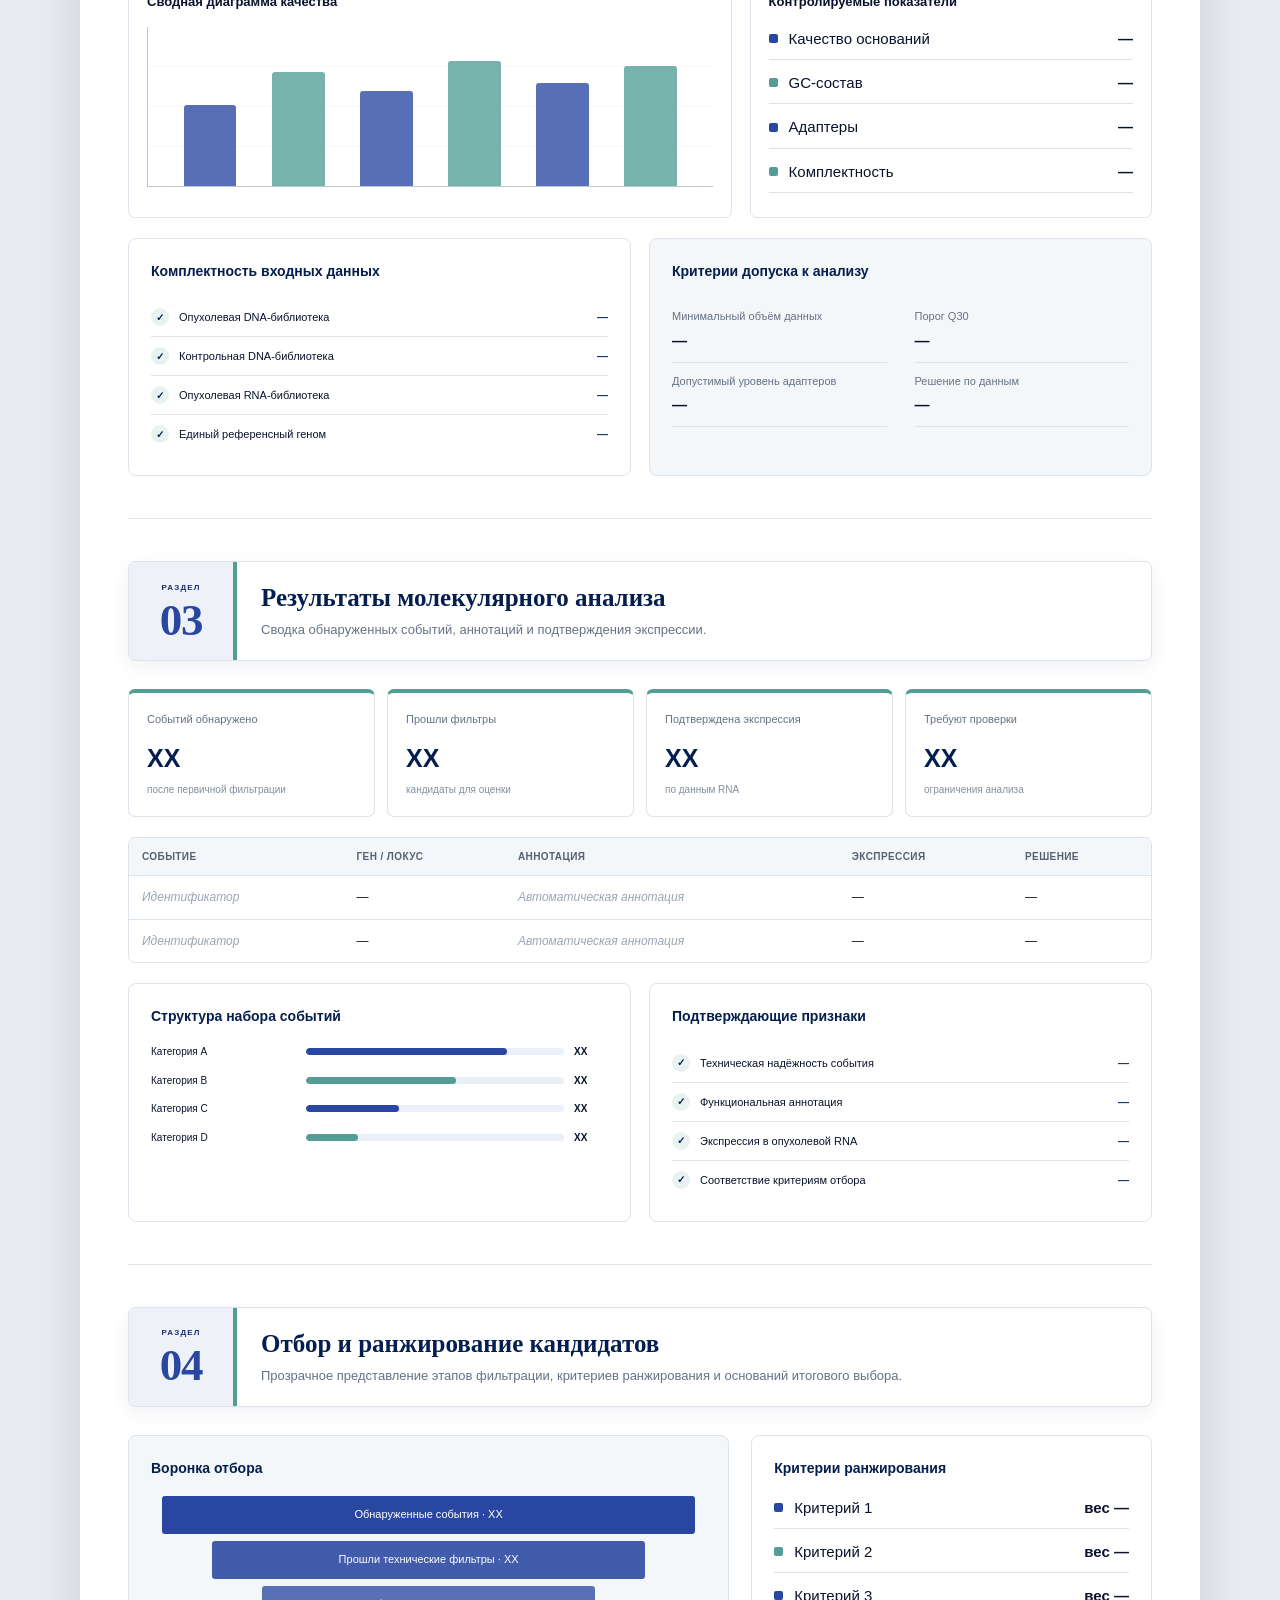
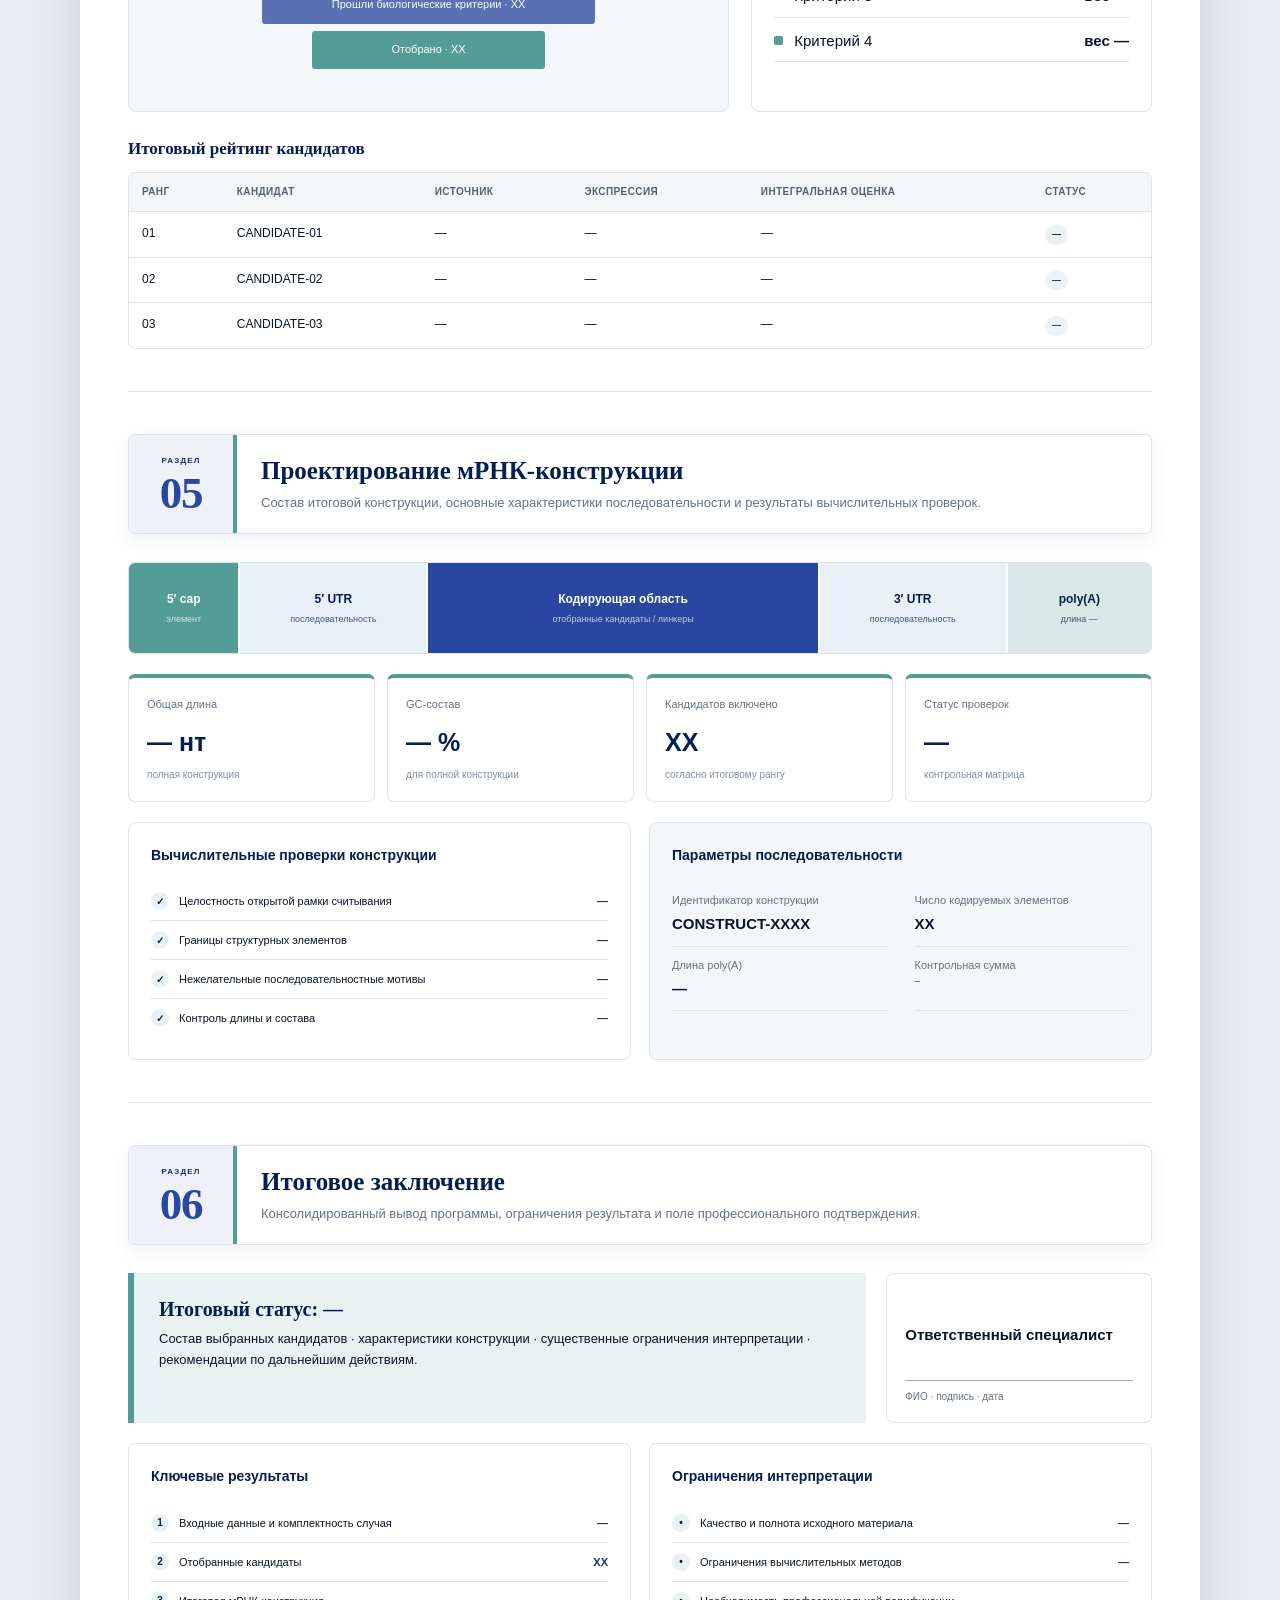
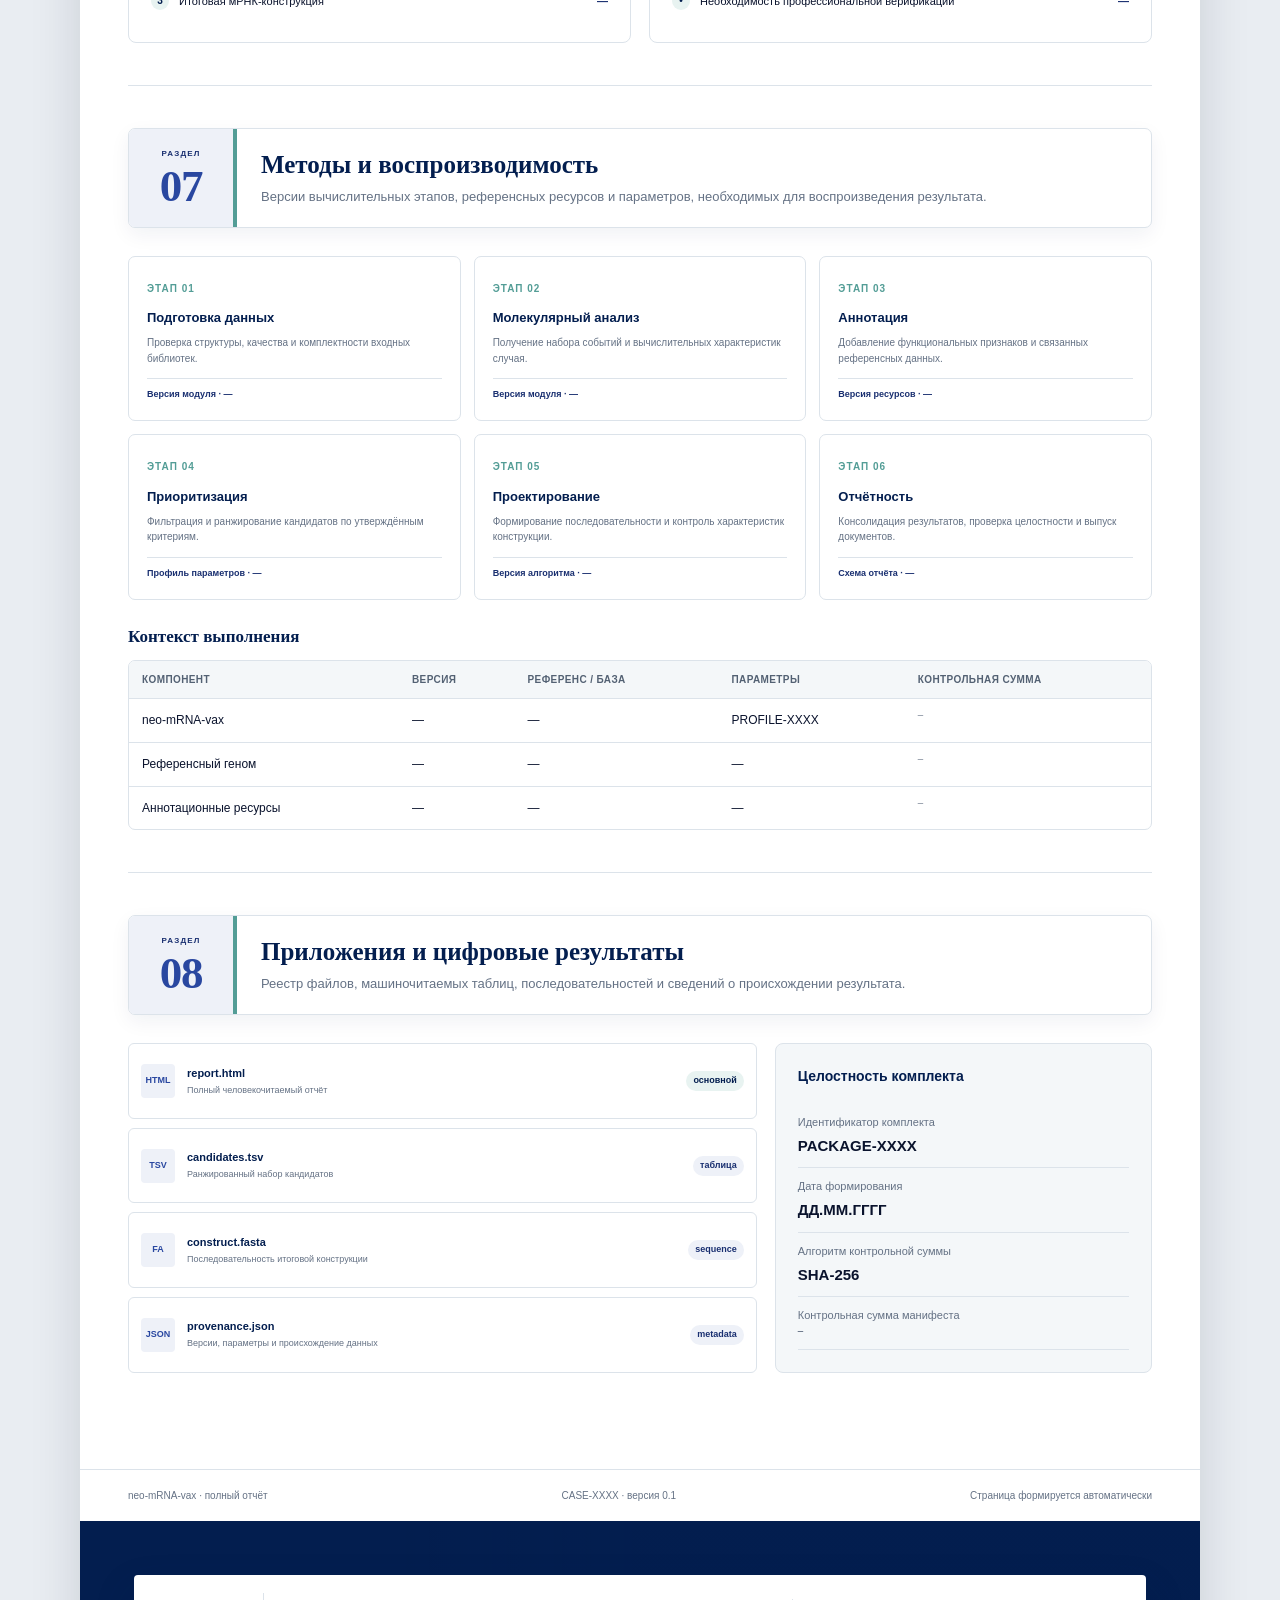
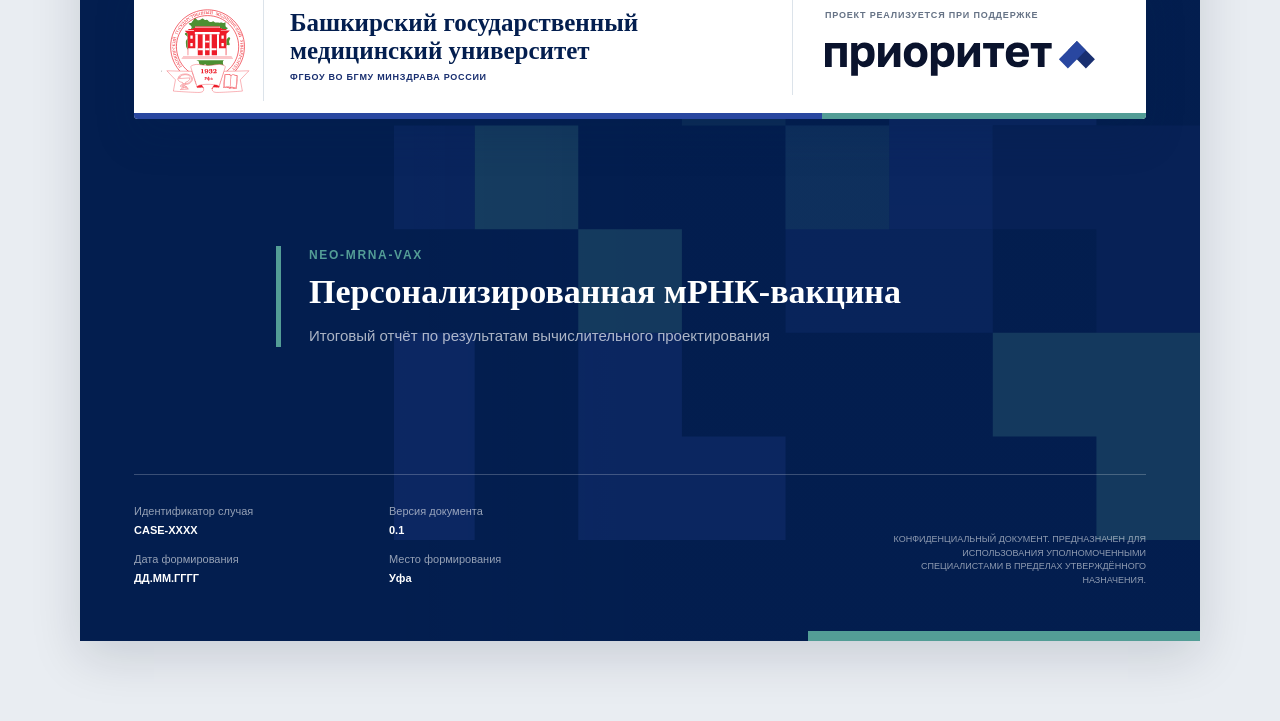
==== commit 95fe249a: "Expand complete report content structure" ====
--- a/design/report/full-report/index.html
+++ b/design/report/full-report/index.html
@@ -13,6 +13,8 @@
       --priority-blue-secondary: #192f70;
       --priority-green: #539d96;
       --priority-green-pale: #e8f3f1;
+      --priority-blue-pale: #eef1f8;
+      --priority-blue-track: #eaf0f8;
       --paper: #fff;
       --canvas: #e9edf2;
       --panel: #f4f7f9;
@@ -49,7 +51,7 @@
     .section { padding: 42px 0; border-bottom: 1px solid var(--line); }
     .section:last-child { border-bottom: 0; }
     .section-heading { display: grid; grid-template-columns: 108px minmax(0,1fr); align-items: stretch; gap: 0; margin-bottom: 28px; overflow: hidden; border: 1px solid var(--line); border-radius: 7px; background: #fff; box-shadow: 0 7px 20px rgba(3,30,79,.06); }
-    .section-number { display: flex; min-height: 98px; flex-direction: column; align-items: center; justify-content: center; padding: 15px 16px 14px; border-right: 4px solid var(--priority-green); background: #eef1f8; color: var(--priority-blue); font: 700 45px/.88 Georgia, "Times New Roman", serif; letter-spacing: -.03em; text-align: center; }
+    .section-number { display: flex; min-height: 98px; flex-direction: column; align-items: center; justify-content: center; padding: 15px 16px 14px; border-right: 4px solid var(--priority-green); background: var(--priority-blue-pale); color: var(--priority-blue); font: 700 45px/.88 Georgia, "Times New Roman", serif; letter-spacing: -.03em; text-align: center; }
     .section-number small { margin: 0 0 9px; color: var(--priority-blue-secondary); font: 700 8px/1 Arial,Helvetica,sans-serif; letter-spacing: .14em; text-transform: uppercase; }
     .section-heading > div { display: flex; min-width: 0; flex-direction: column; justify-content: center; padding: 18px 24px 17px; }
     .section-title { margin: 0 0 7px; color: var(--navy); font: 700 25px/1.2 Georgia, "Times New Roman", serif; }
@@ -91,6 +93,31 @@
     .legend-dot { width: 9px; height: 9px; border-radius: 2px; background: var(--priority-blue); }
     .legend-list li:nth-child(2n) .legend-dot { background: var(--priority-green); }
 
+    .subsection-title { margin: 26px 0 13px; color: var(--navy); font: 700 17px/1.25 Georgia,"Times New Roman",serif; }
+    .workflow { margin-top: 22px; padding: 20px; border: 1px solid var(--line); border-radius: 8px; background: var(--panel); }
+    .workflow-grid { display: grid; grid-template-columns: repeat(6,minmax(0,1fr)); gap: 8px; }
+    .workflow-step { position: relative; min-height: 86px; padding: 15px 12px 12px; border-radius: 5px; background: #fff; box-shadow: 0 4px 12px rgba(3,30,79,.05); }
+    .workflow-step::after { position: absolute; top: 24px; right: -8px; z-index: 2; width: 8px; height: 2px; background: var(--priority-green); content: ""; }
+    .workflow-step:last-child::after { display: none; }
+    .workflow-step span { display: block; margin-bottom: 8px; color: var(--priority-blue); font-size: 9px; font-weight: 700; letter-spacing: .08em; }
+    .workflow-step strong { display: block; color: var(--navy); font-size: 11px; line-height: 1.3; }
+    .workflow-step small { display: block; margin-top: 5px; color: var(--muted); font-size: 9px; }
+
+    .detail-grid { display: grid; grid-template-columns: repeat(2,minmax(0,1fr)); gap: 18px; margin-top: 20px; }
+    .check-list { display: grid; gap: 0; margin: 0; padding: 0; list-style: none; }
+    .check-list li { display: grid; grid-template-columns: 18px 1fr auto; gap: 10px; align-items: center; padding: 10px 0; border-bottom: 1px solid var(--line); font-size: 11px; }
+    .check-list li:last-child { border-bottom: 0; }
+    .check-mark { display: flex; width: 18px; height: 18px; align-items: center; justify-content: center; border-radius: 50%; background: var(--priority-green-pale); color: var(--navy); font-size: 10px; font-weight: 700; }
+    .check-value { color: var(--priority-blue-secondary); font-weight: 700; }
+    .score-list { display: grid; gap: 13px; }
+    .score-row { display: grid; grid-template-columns: 145px minmax(0,1fr) 34px; gap: 10px; align-items: center; font-size: 10px; }
+    .score-track { height: 7px; overflow: hidden; border-radius: 999px; background: var(--priority-blue-track); }
+    .score-fill { display: block; height: 100%; border-radius: inherit; background: var(--priority-blue); }
+    .score-row:nth-child(2n) .score-fill { background: var(--priority-green); }
+
+    .tag { display: inline-block; padding: 3px 7px; border-radius: 999px; background: var(--priority-green-pale); color: var(--navy); font-size: 9px; font-weight: 700; white-space: nowrap; }
+    .tag.blue { background: var(--priority-blue-pale); color: var(--priority-blue-secondary); }
+
     .funnel { display: grid; justify-items: center; gap: 7px; margin: 10px auto 20px; }
     .funnel-step { display: flex; align-items: center; justify-content: center; height: 38px; border-radius: 3px; background: var(--priority-blue); color: #fff; font-size: 11px; }
     .funnel-step:nth-child(2) { width: 78%; opacity: .88; }
@@ -99,13 +126,28 @@
     .funnel-step:first-child { width: 96%; }
 
     .construct { display: flex; align-items: stretch; min-height: 92px; overflow: hidden; border: 1px solid var(--line); border-radius: 7px; }
-    .construct-part { display: flex; flex: 1; flex-direction: column; align-items: center; justify-content: center; padding: 12px 8px; border-right: 2px solid #fff; background: #eaf0f8; color: var(--navy); text-align: center; }
+    .construct-part { display: flex; flex: 1; flex-direction: column; align-items: center; justify-content: center; padding: 12px 8px; border-right: 2px solid #fff; background: var(--priority-blue-track); color: var(--navy); text-align: center; }
     .construct-part:last-child { border-right: 0; }
     .construct-part.cap { flex: .55; background: var(--priority-green); color: #fff; }
     .construct-part.orf { flex: 2.2; background: var(--priority-blue); color: #fff; }
     .construct-part.poly { flex: .75; background: #d9e7e5; }
     .construct-part strong { font-size: 12px; }
     .construct-part small { margin-top: 4px; opacity: .72; font-size: 9px; }
+
+    .method-grid { display: grid; grid-template-columns: repeat(3,minmax(0,1fr)); gap: 13px; }
+    .method-card { min-height: 142px; padding: 18px; border: 1px solid var(--line); border-radius: 7px; background: #fff; }
+    .method-index { color: var(--priority-green); font-size: 10px; font-weight: 700; letter-spacing: .1em; }
+    .method-card h4 { margin: 10px 0 7px; color: var(--navy); font-size: 13px; }
+    .method-card p { margin: 0; color: var(--muted); font-size: 10px; }
+    .method-meta { margin-top: 12px; padding-top: 9px; border-top: 1px solid var(--line); color: var(--priority-blue-secondary); font-size: 9px; font-weight: 700; }
+
+    .artifact-grid { display: grid; grid-template-columns: 1.25fr .75fr; gap: 18px; }
+    .artifact-list { display: grid; gap: 9px; }
+    .artifact { display: grid; grid-template-columns: 34px minmax(0,1fr) auto; gap: 12px; align-items: center; padding: 12px; border: 1px solid var(--line); border-radius: 6px; background: #fff; }
+    .artifact-icon { display: flex; width: 34px; height: 34px; align-items: center; justify-content: center; border-radius: 4px; background: var(--priority-blue-pale); color: var(--priority-blue); font-size: 9px; font-weight: 700; }
+    .artifact strong { display: block; color: var(--navy); font-size: 11px; }
+    .artifact small { display: block; margin-top: 2px; color: var(--muted); font-size: 9px; }
+    .hash { color: var(--muted); font: 9px/1.3 monospace; }
 
     .conclusion { display: grid; grid-template-columns: 1fr .36fr; gap: 20px; }
     .conclusion-box { padding: 25px; border-left: 6px solid var(--priority-green); background: var(--priority-green-pale); }
@@ -142,6 +184,10 @@
       .section-number { min-height: 88px; padding: 13px 10px 12px; font-size: 37px; }
       .section-heading > div { padding: 15px 16px 14px; }
       .metric-grid { grid-template-columns: repeat(2,minmax(0,1fr)); }
+      .workflow-grid { grid-template-columns: repeat(2,minmax(0,1fr)); }
+      .workflow-step::after { display: none; }
+      .detail-grid, .artifact-grid { grid-template-columns: 1fr; }
+      .method-grid { grid-template-columns: repeat(2,minmax(0,1fr)); }
       .construct { overflow-x: auto; }
       .construct-part { min-width: 105px; }
       .university-lockup { grid-template-columns: 98px minmax(0,1fr); min-height: 100px; }
@@ -153,12 +199,19 @@
       .confidential { text-align: left; }
     }
 
+    @media (max-width: 540px) {
+      .metric-grid, .workflow-grid, .method-grid { grid-template-columns: 1fr; }
+      .score-row { grid-template-columns: 110px minmax(0,1fr) 30px; }
+    }
+
     @media print {
       @page { size: A4; margin: 0; }
       body { background: #fff; print-color-adjust: exact; -webkit-print-color-adjust: exact; }
       .document { width: 100%; margin: 0; box-shadow: none; }
       .report-header { min-height: 72mm; }
-      .section { break-inside: avoid; }
+      .section { break-inside: auto; }
+      .section-heading, .panel, .metric, .chart, .table-wrap, .method-card, .artifact, .construct, .conclusion { break-inside: avoid; }
+      .section-heading { break-after: avoid; }
       .report-main { padding-bottom: 12mm; }
       .back-cover { min-height: 297mm; }
     }
@@ -197,11 +250,22 @@
               <div><dt>Версия программы</dt><dd>neo-mRNA-vax X.X</dd></div>
               <div><dt>Референсный геном</dt><dd>GRChXX</dd></div>
               <div><dt>Дата формирования</dt><dd>ДД.ММ.ГГГГ</dd></div>
-              <div><dt>Тип исследования</dt><dd class="placeholder">Будет заполнено</dd></div>
-              <div><dt>Ответственный специалист</dt><dd class="placeholder">Будет заполнено</dd></div>
+              <div><dt>Тип исследования</dt><dd>—</dd></div>
+              <div><dt>Ответственный специалист</dt><dd>—</dd></div>
             </dl>
           </div>
-          <div class="summary-callout"><span>Общий статус</span><strong>Будет определён программой</strong><p>Краткий итог и ограничения анализа появятся после завершения всех обязательных этапов.</p></div>
+          <div class="summary-callout"><span>Общий статус</span><strong>—</strong><p>Итог выполнения · существенные ограничения · готовность результата</p></div>
+        </div>
+        <div class="workflow">
+          <h3 class="panel-title">Маршрут выполнения анализа</h3>
+          <div class="workflow-grid">
+            <div class="workflow-step"><span>01</span><strong>Регистрация случая</strong><small>входные данные</small></div>
+            <div class="workflow-step"><span>02</span><strong>Контроль качества</strong><small>DNA / RNA</small></div>
+            <div class="workflow-step"><span>03</span><strong>Молекулярный анализ</strong><small>события и аннотации</small></div>
+            <div class="workflow-step"><span>04</span><strong>Ранжирование</strong><small>оценка кандидатов</small></div>
+            <div class="workflow-step"><span>05</span><strong>Проектирование</strong><small>мРНК-конструкция</small></div>
+            <div class="workflow-step"><span>06</span><strong>Формирование отчёта</strong><small>результаты и файлы</small></div>
+          </div>
         </div>
       </section>
 
@@ -211,7 +275,7 @@
           <div><h2 class="section-title">Входные образцы и контроль качества</h2><p class="section-lead">Состав случая, происхождение материала и сводные показатели качества исходных данных.</p></div>
         </div>
         <div class="metric-grid">
-          <div class="metric"><div class="metric-label">Образцов обработано</div><div class="metric-value">XX</div><div class="metric-caption">значение из пайплайна</div></div>
+          <div class="metric"><div class="metric-label">Образцов обработано</div><div class="metric-value">XX</div><div class="metric-caption">всего по случаю</div></div>
           <div class="metric"><div class="metric-label">Прочтений после QC</div><div class="metric-value">—</div><div class="metric-caption">суммарно по библиотекам</div></div>
           <div class="metric"><div class="metric-label">Средняя доля Q30</div><div class="metric-value">— %</div><div class="metric-caption">с указанием порога</div></div>
           <div class="metric"><div class="metric-label">Статус комплекта</div><div class="metric-value">—</div><div class="metric-caption">прошёл / внимание / ошибка</div></div>
@@ -220,15 +284,19 @@
           <table>
             <thead><tr><th>Образец</th><th>Роль</th><th>Материал</th><th>Библиотека</th><th>QC</th></tr></thead>
             <tbody>
-              <tr><td>SAMPLE-01</td><td>Опухоль</td><td>DNA</td><td class="placeholder">Будет заполнено</td><td>—</td></tr>
-              <tr><td>SAMPLE-02</td><td>Норма</td><td>DNA</td><td class="placeholder">Будет заполнено</td><td>—</td></tr>
-              <tr><td>SAMPLE-03</td><td>Опухоль</td><td>RNA</td><td class="placeholder">Будет заполнено</td><td>—</td></tr>
+              <tr><td>SAMPLE-01</td><td>Опухоль</td><td>DNA</td><td>—</td><td><span class="tag">—</span></td></tr>
+              <tr><td>SAMPLE-02</td><td>Норма</td><td>DNA</td><td>—</td><td><span class="tag">—</span></td></tr>
+              <tr><td>SAMPLE-03</td><td>Опухоль</td><td>RNA</td><td>—</td><td><span class="tag">—</span></td></tr>
             </tbody>
           </table>
         </div>
         <div class="visual-grid">
           <div class="chart"><h4>Сводная диаграмма качества</h4><div class="chart-placeholder"><span class="bar" style="height:58%"></span><span class="bar" style="height:82%"></span><span class="bar" style="height:68%"></span><span class="bar" style="height:90%"></span><span class="bar" style="height:74%"></span><span class="bar" style="height:86%"></span></div></div>
           <div class="chart"><h4>Контролируемые показатели</h4><ul class="legend-list"><li><span class="legend-dot"></span><span>Качество оснований</span><strong>—</strong></li><li><span class="legend-dot"></span><span>GC-состав</span><strong>—</strong></li><li><span class="legend-dot"></span><span>Адаптеры</span><strong>—</strong></li><li><span class="legend-dot"></span><span>Комплектность</span><strong>—</strong></li></ul></div>
+        </div>
+        <div class="detail-grid">
+          <div class="panel"><h3 class="panel-title">Комплектность входных данных</h3><ul class="check-list"><li><span class="check-mark">✓</span><span>Опухолевая DNA-библиотека</span><strong class="check-value">—</strong></li><li><span class="check-mark">✓</span><span>Контрольная DNA-библиотека</span><strong class="check-value">—</strong></li><li><span class="check-mark">✓</span><span>Опухолевая RNA-библиотека</span><strong class="check-value">—</strong></li><li><span class="check-mark">✓</span><span>Единый референсный геном</span><strong class="check-value">—</strong></li></ul></div>
+          <div class="panel soft"><h3 class="panel-title">Критерии допуска к анализу</h3><dl class="key-values"><div><dt>Минимальный объём данных</dt><dd>—</dd></div><div><dt>Порог Q30</dt><dd>—</dd></div><div><dt>Допустимый уровень адаптеров</dt><dd>—</dd></div><div><dt>Решение по данным</dt><dd>—</dd></div></dl></div>
         </div>
       </section>
 
@@ -244,6 +312,10 @@
           <div class="metric"><div class="metric-label">Требуют проверки</div><div class="metric-value">XX</div><div class="metric-caption">ограничения анализа</div></div>
         </div>
         <div class="table-wrap"><table><thead><tr><th>Событие</th><th>Ген / локус</th><th>Аннотация</th><th>Экспрессия</th><th>Решение</th></tr></thead><tbody><tr><td class="placeholder">Идентификатор</td><td>—</td><td class="placeholder">Автоматическая аннотация</td><td>—</td><td>—</td></tr><tr><td class="placeholder">Идентификатор</td><td>—</td><td class="placeholder">Автоматическая аннотация</td><td>—</td><td>—</td></tr></tbody></table></div>
+        <div class="detail-grid">
+          <div class="panel"><h3 class="panel-title">Структура набора событий</h3><div class="score-list"><div class="score-row"><span>Категория A</span><span class="score-track"><span class="score-fill" style="width:78%"></span></span><strong>XX</strong></div><div class="score-row"><span>Категория B</span><span class="score-track"><span class="score-fill" style="width:58%"></span></span><strong>XX</strong></div><div class="score-row"><span>Категория C</span><span class="score-track"><span class="score-fill" style="width:36%"></span></span><strong>XX</strong></div><div class="score-row"><span>Категория D</span><span class="score-track"><span class="score-fill" style="width:20%"></span></span><strong>XX</strong></div></div></div>
+          <div class="panel"><h3 class="panel-title">Подтверждающие признаки</h3><ul class="check-list"><li><span class="check-mark">✓</span><span>Техническая надёжность события</span><strong class="check-value">—</strong></li><li><span class="check-mark">✓</span><span>Функциональная аннотация</span><strong class="check-value">—</strong></li><li><span class="check-mark">✓</span><span>Экспрессия в опухолевой RNA</span><strong class="check-value">—</strong></li><li><span class="check-mark">✓</span><span>Соответствие критериям отбора</span><strong class="check-value">—</strong></li></ul></div>
+        </div>
       </section>
 
       <section class="section">
@@ -255,6 +327,8 @@
           <div class="panel soft"><h3 class="panel-title">Воронка отбора</h3><div class="funnel"><div class="funnel-step">Обнаруженные события · XX</div><div class="funnel-step">Прошли технические фильтры · XX</div><div class="funnel-step">Прошли биологические критерии · XX</div><div class="funnel-step">Отобрано · XX</div></div></div>
           <div class="panel"><h3 class="panel-title">Критерии ранжирования</h3><ul class="legend-list"><li><span class="legend-dot"></span><span>Критерий 1</span><strong>вес —</strong></li><li><span class="legend-dot"></span><span>Критерий 2</span><strong>вес —</strong></li><li><span class="legend-dot"></span><span>Критерий 3</span><strong>вес —</strong></li><li><span class="legend-dot"></span><span>Критерий 4</span><strong>вес —</strong></li></ul></div>
         </div>
+        <h3 class="subsection-title">Итоговый рейтинг кандидатов</h3>
+        <div class="table-wrap"><table><thead><tr><th>Ранг</th><th>Кандидат</th><th>Источник</th><th>Экспрессия</th><th>Интегральная оценка</th><th>Статус</th></tr></thead><tbody><tr><td>01</td><td>CANDIDATE-01</td><td>—</td><td>—</td><td>—</td><td><span class="tag">—</span></td></tr><tr><td>02</td><td>CANDIDATE-02</td><td>—</td><td>—</td><td>—</td><td><span class="tag blue">—</span></td></tr><tr><td>03</td><td>CANDIDATE-03</td><td>—</td><td>—</td><td>—</td><td><span class="tag blue">—</span></td></tr></tbody></table></div>
       </section>
 
       <section class="section">
@@ -270,10 +344,14 @@
           <div class="construct-part poly"><strong>poly(A)</strong><small>длина —</small></div>
         </div>
         <div class="metric-grid" style="margin-top:20px;margin-bottom:0">
-          <div class="metric"><div class="metric-label">Общая длина</div><div class="metric-value">— нт</div><div class="metric-caption">рассчитывается программой</div></div>
+          <div class="metric"><div class="metric-label">Общая длина</div><div class="metric-value">— нт</div><div class="metric-caption">полная конструкция</div></div>
           <div class="metric"><div class="metric-label">GC-состав</div><div class="metric-value">— %</div><div class="metric-caption">для полной конструкции</div></div>
           <div class="metric"><div class="metric-label">Кандидатов включено</div><div class="metric-value">XX</div><div class="metric-caption">согласно итоговому рангу</div></div>
-          <div class="metric"><div class="metric-label">Статус проверок</div><div class="metric-value">—</div><div class="metric-caption">набор проверок уточняется</div></div>
+          <div class="metric"><div class="metric-label">Статус проверок</div><div class="metric-value">—</div><div class="metric-caption">контрольная матрица</div></div>
+        </div>
+        <div class="detail-grid">
+          <div class="panel"><h3 class="panel-title">Вычислительные проверки конструкции</h3><ul class="check-list"><li><span class="check-mark">✓</span><span>Целостность открытой рамки считывания</span><strong class="check-value">—</strong></li><li><span class="check-mark">✓</span><span>Границы структурных элементов</span><strong class="check-value">—</strong></li><li><span class="check-mark">✓</span><span>Нежелательные последовательностные мотивы</span><strong class="check-value">—</strong></li><li><span class="check-mark">✓</span><span>Контроль длины и состава</span><strong class="check-value">—</strong></li></ul></div>
+          <div class="panel soft"><h3 class="panel-title">Параметры последовательности</h3><dl class="key-values"><div><dt>Идентификатор конструкции</dt><dd>CONSTRUCT-XXXX</dd></div><div><dt>Число кодируемых элементов</dt><dd>XX</dd></div><div><dt>Длина poly(A)</dt><dd>—</dd></div><div><dt>Контрольная сумма</dt><dd class="hash">—</dd></div></dl></div>
         </div>
       </section>
 
@@ -283,8 +361,45 @@
           <div><h2 class="section-title">Итоговое заключение</h2><p class="section-lead">Консолидированный вывод программы, ограничения результата и поле профессионального подтверждения.</p></div>
         </div>
         <div class="conclusion">
-          <div class="conclusion-box"><h4>Заключение будет сформировано после выполнения анализа</h4><p>Здесь появится утверждённая формулировка: итоговый статус, состав выбранных кандидатов, характеристики конструкции и существенные ограничения интерпретации.</p></div>
+          <div class="conclusion-box"><h4>Итоговый статус: —</h4><p>Состав выбранных кандидатов · характеристики конструкции · существенные ограничения интерпретации · рекомендации по дальнейшим действиям.</p></div>
           <div class="approval"><strong>Ответственный специалист</strong><div class="approval-line">ФИО · подпись · дата</div></div>
+        </div>
+        <div class="detail-grid">
+          <div class="panel"><h3 class="panel-title">Ключевые результаты</h3><ul class="check-list"><li><span class="check-mark">1</span><span>Входные данные и комплектность случая</span><strong class="check-value">—</strong></li><li><span class="check-mark">2</span><span>Отобранные кандидаты</span><strong class="check-value">XX</strong></li><li><span class="check-mark">3</span><span>Итоговая мРНК-конструкция</span><strong class="check-value">—</strong></li></ul></div>
+          <div class="panel"><h3 class="panel-title">Ограничения интерпретации</h3><ul class="check-list"><li><span class="check-mark">•</span><span>Качество и полнота исходного материала</span><strong class="check-value">—</strong></li><li><span class="check-mark">•</span><span>Ограничения вычислительных методов</span><strong class="check-value">—</strong></li><li><span class="check-mark">•</span><span>Необходимость профессиональной верификации</span><strong class="check-value">—</strong></li></ul></div>
+        </div>
+      </section>
+
+      <section class="section">
+        <div class="section-heading">
+          <span class="section-number"><small>Раздел</small>07</span>
+          <div><h2 class="section-title">Методы и воспроизводимость</h2><p class="section-lead">Версии вычислительных этапов, референсных ресурсов и параметров, необходимых для воспроизведения результата.</p></div>
+        </div>
+        <div class="method-grid">
+          <div class="method-card"><span class="method-index">ЭТАП 01</span><h4>Подготовка данных</h4><p>Проверка структуры, качества и комплектности входных библиотек.</p><div class="method-meta">Версия модуля · —</div></div>
+          <div class="method-card"><span class="method-index">ЭТАП 02</span><h4>Молекулярный анализ</h4><p>Получение набора событий и вычислительных характеристик случая.</p><div class="method-meta">Версия модуля · —</div></div>
+          <div class="method-card"><span class="method-index">ЭТАП 03</span><h4>Аннотация</h4><p>Добавление функциональных признаков и связанных референсных данных.</p><div class="method-meta">Версия ресурсов · —</div></div>
+          <div class="method-card"><span class="method-index">ЭТАП 04</span><h4>Приоритизация</h4><p>Фильтрация и ранжирование кандидатов по утверждённым критериям.</p><div class="method-meta">Профиль параметров · —</div></div>
+          <div class="method-card"><span class="method-index">ЭТАП 05</span><h4>Проектирование</h4><p>Формирование последовательности и контроль характеристик конструкции.</p><div class="method-meta">Версия алгоритма · —</div></div>
+          <div class="method-card"><span class="method-index">ЭТАП 06</span><h4>Отчётность</h4><p>Консолидация результатов, проверка целостности и выпуск документов.</p><div class="method-meta">Схема отчёта · —</div></div>
+        </div>
+        <h3 class="subsection-title">Контекст выполнения</h3>
+        <div class="table-wrap"><table><thead><tr><th>Компонент</th><th>Версия</th><th>Референс / база</th><th>Параметры</th><th>Контрольная сумма</th></tr></thead><tbody><tr><td>neo-mRNA-vax</td><td>—</td><td>—</td><td>PROFILE-XXXX</td><td class="hash">—</td></tr><tr><td>Референсный геном</td><td>—</td><td>—</td><td>—</td><td class="hash">—</td></tr><tr><td>Аннотационные ресурсы</td><td>—</td><td>—</td><td>—</td><td class="hash">—</td></tr></tbody></table></div>
+      </section>
+
+      <section class="section">
+        <div class="section-heading">
+          <span class="section-number"><small>Раздел</small>08</span>
+          <div><h2 class="section-title">Приложения и цифровые результаты</h2><p class="section-lead">Реестр файлов, машиночитаемых таблиц, последовательностей и сведений о происхождении результата.</p></div>
+        </div>
+        <div class="artifact-grid">
+          <div class="artifact-list">
+            <div class="artifact"><span class="artifact-icon">HTML</span><div><strong>report.html</strong><small>Полный человекочитаемый отчёт</small></div><span class="tag">основной</span></div>
+            <div class="artifact"><span class="artifact-icon">TSV</span><div><strong>candidates.tsv</strong><small>Ранжированный набор кандидатов</small></div><span class="tag blue">таблица</span></div>
+            <div class="artifact"><span class="artifact-icon">FA</span><div><strong>construct.fasta</strong><small>Последовательность итоговой конструкции</small></div><span class="tag blue">sequence</span></div>
+            <div class="artifact"><span class="artifact-icon">JSON</span><div><strong>provenance.json</strong><small>Версии, параметры и происхождение данных</small></div><span class="tag blue">metadata</span></div>
+          </div>
+          <div class="panel soft"><h3 class="panel-title">Целостность комплекта</h3><dl class="key-values" style="grid-template-columns:1fr"><div><dt>Идентификатор комплекта</dt><dd>PACKAGE-XXXX</dd></div><div><dt>Дата формирования</dt><dd>ДД.ММ.ГГГГ</dd></div><div><dt>Алгоритм контрольной суммы</dt><dd>SHA-256</dd></div><div><dt>Контрольная сумма манифеста</dt><dd class="hash">—</dd></div></dl></div>
         </div>
       </section>
     </main>
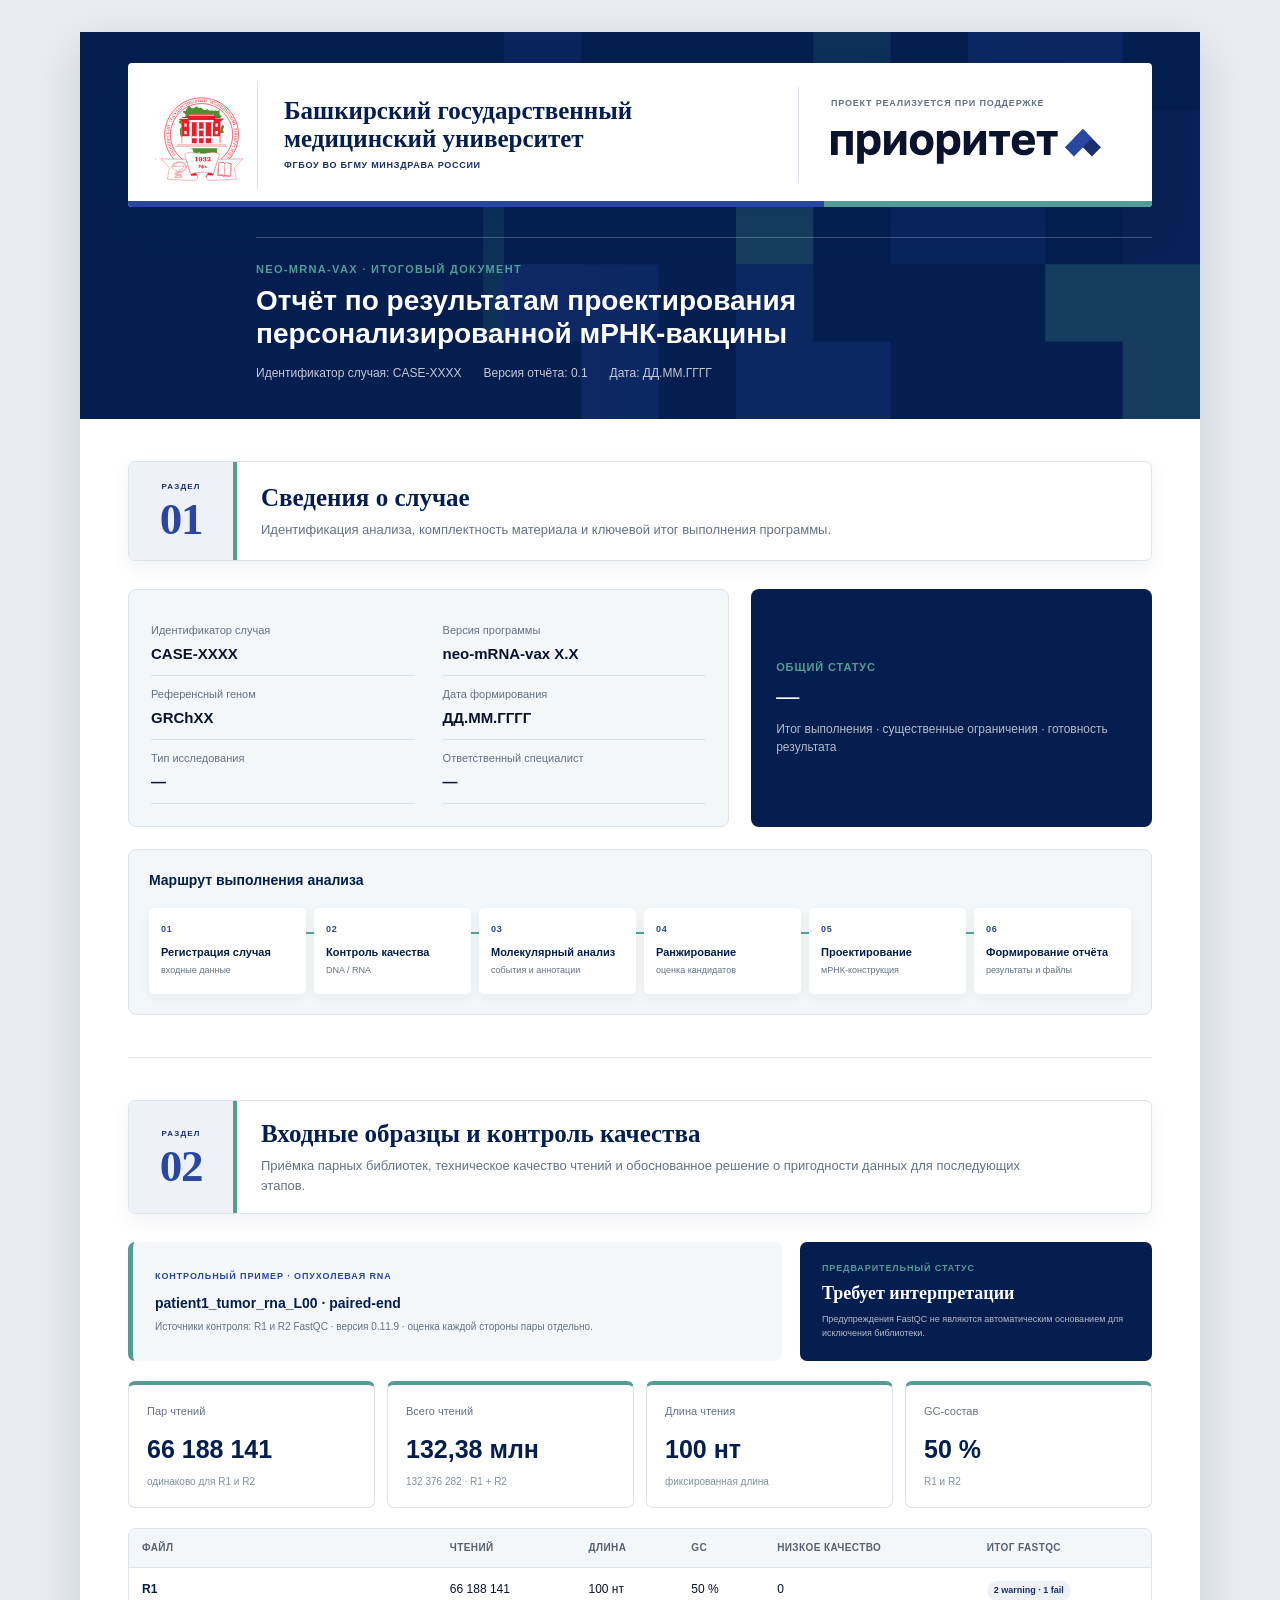
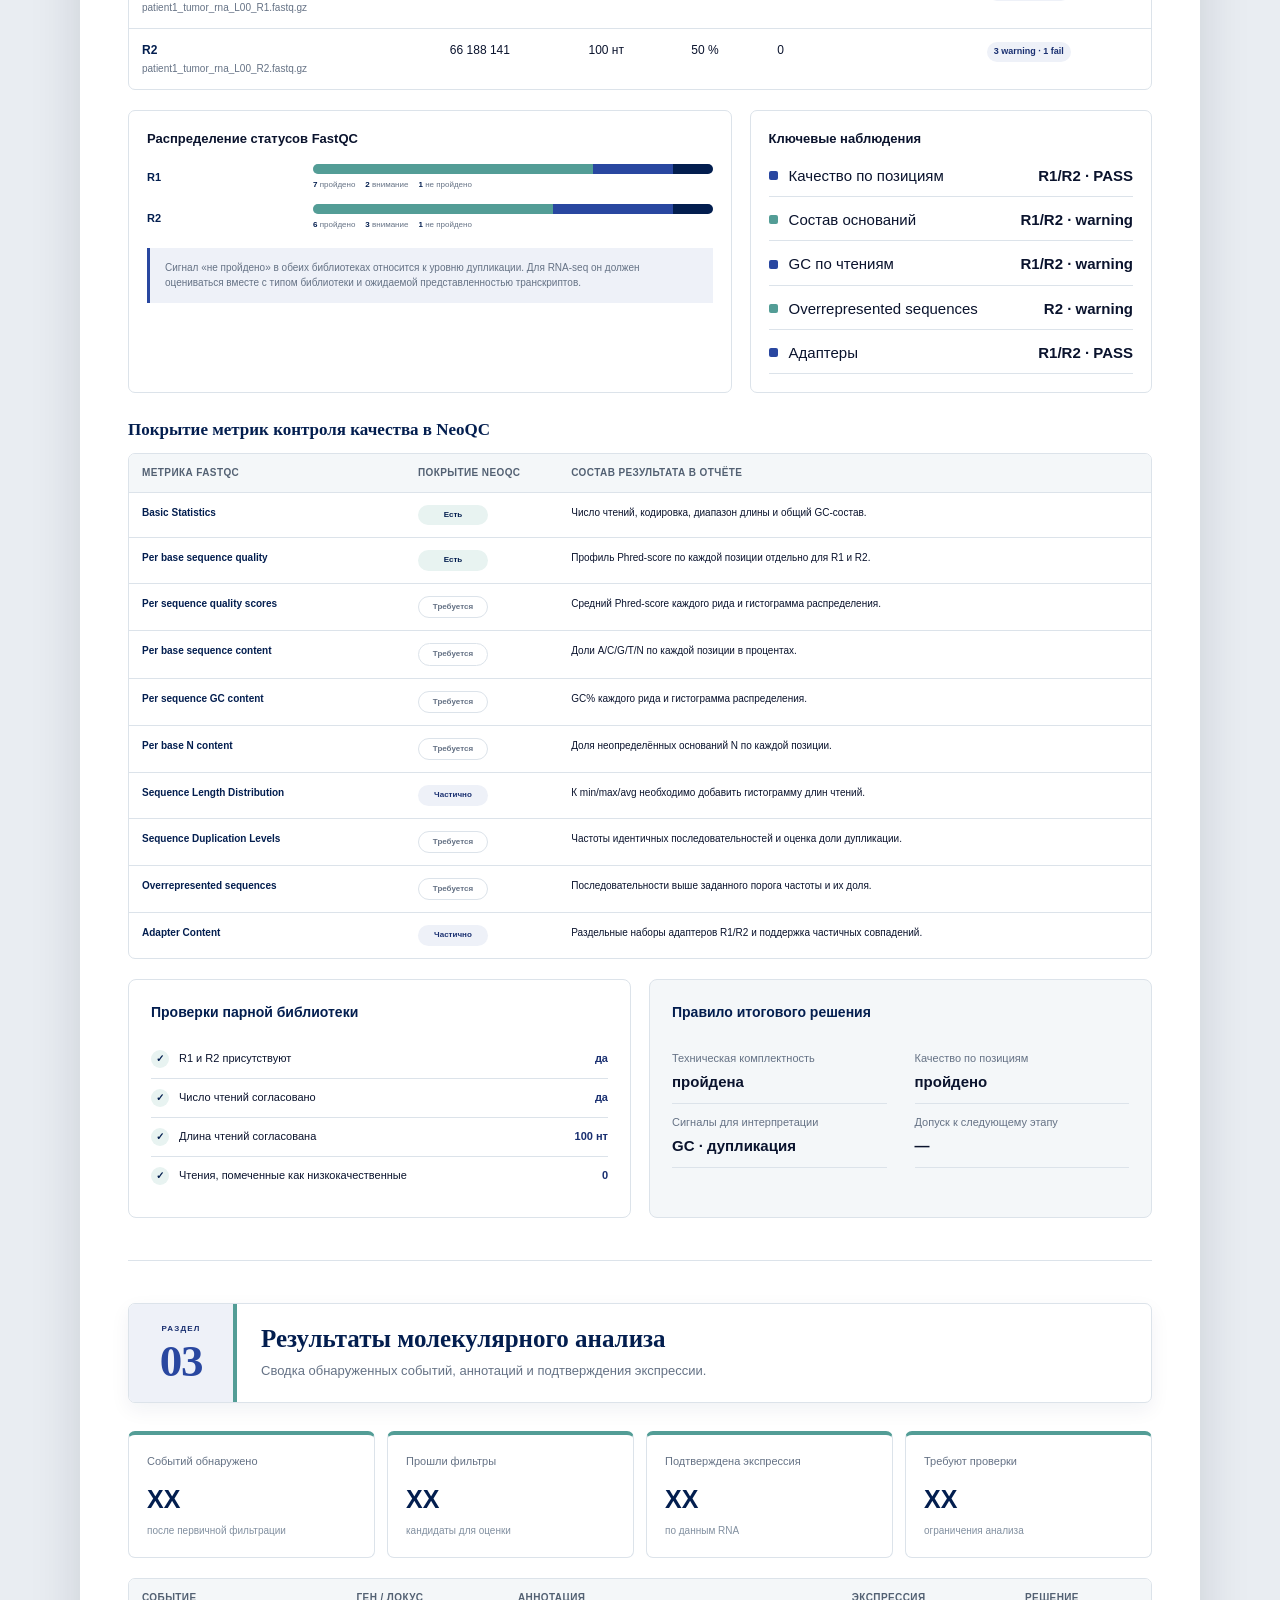
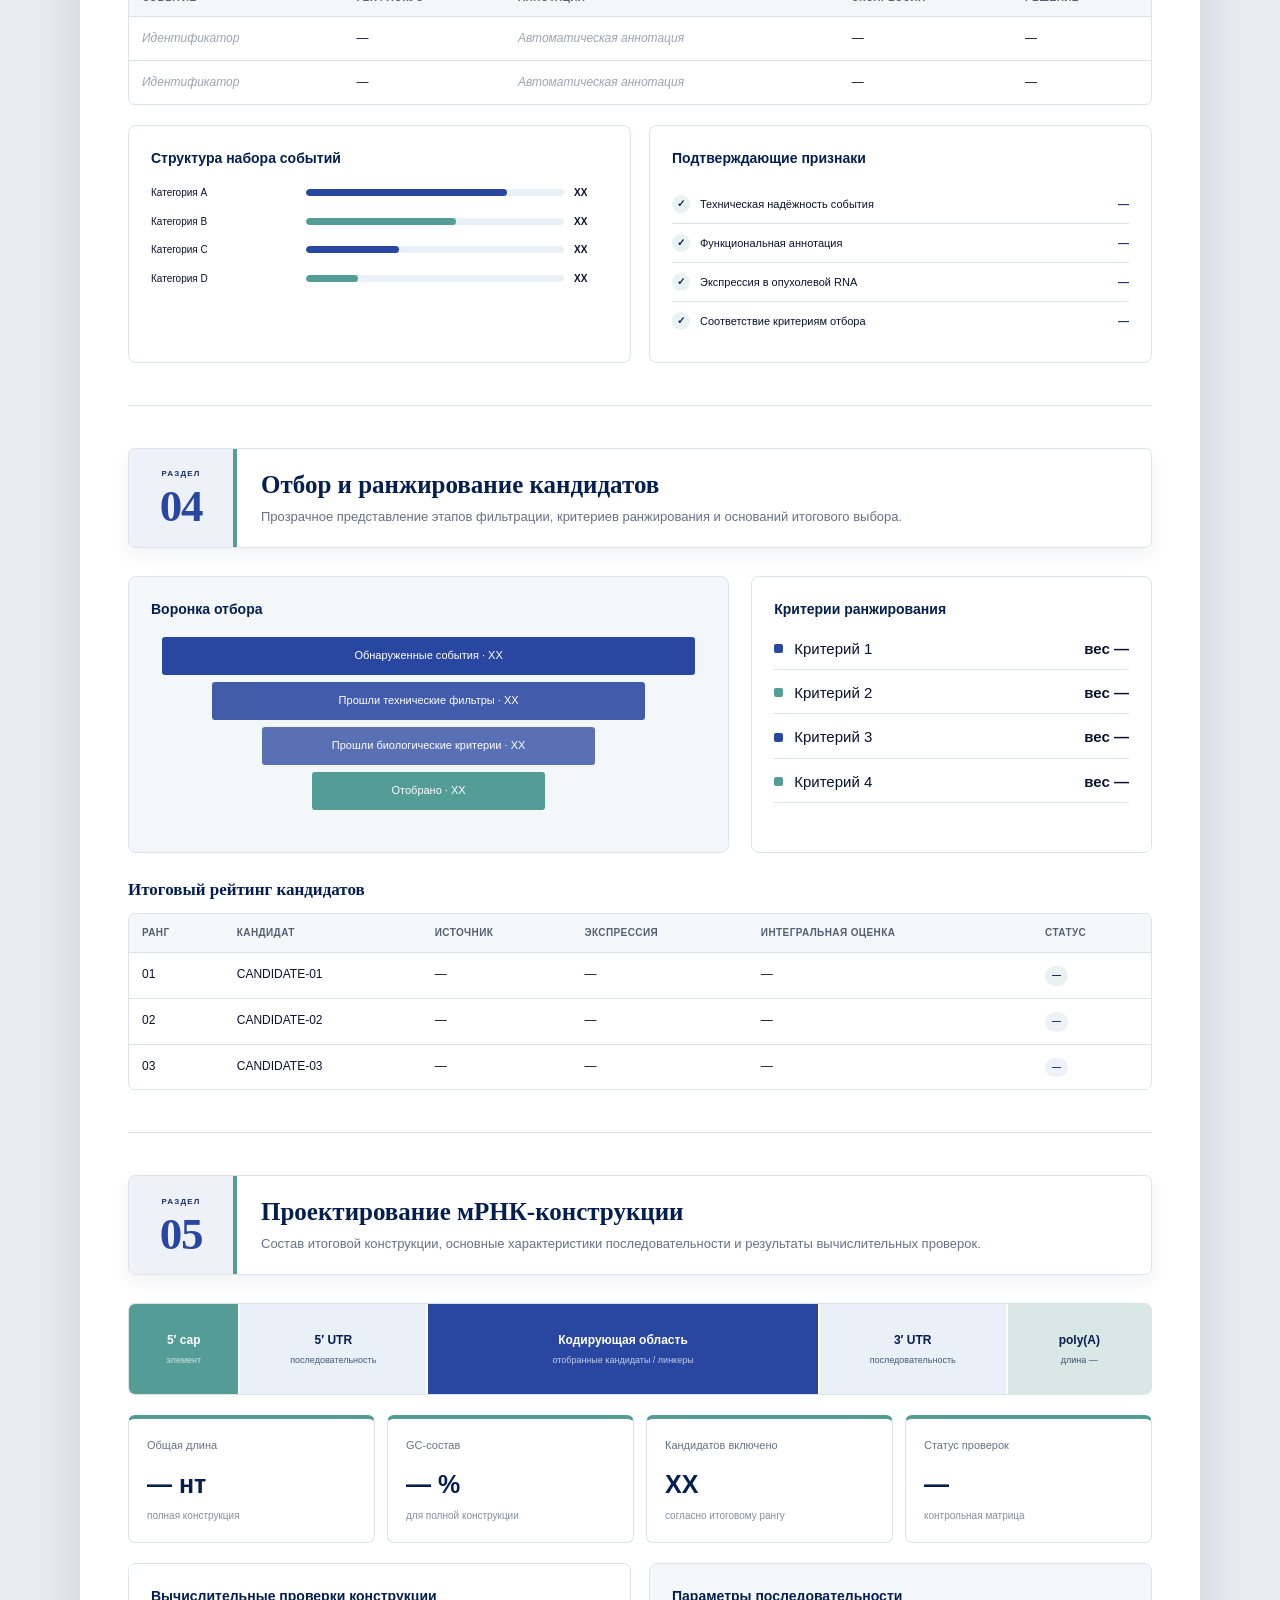
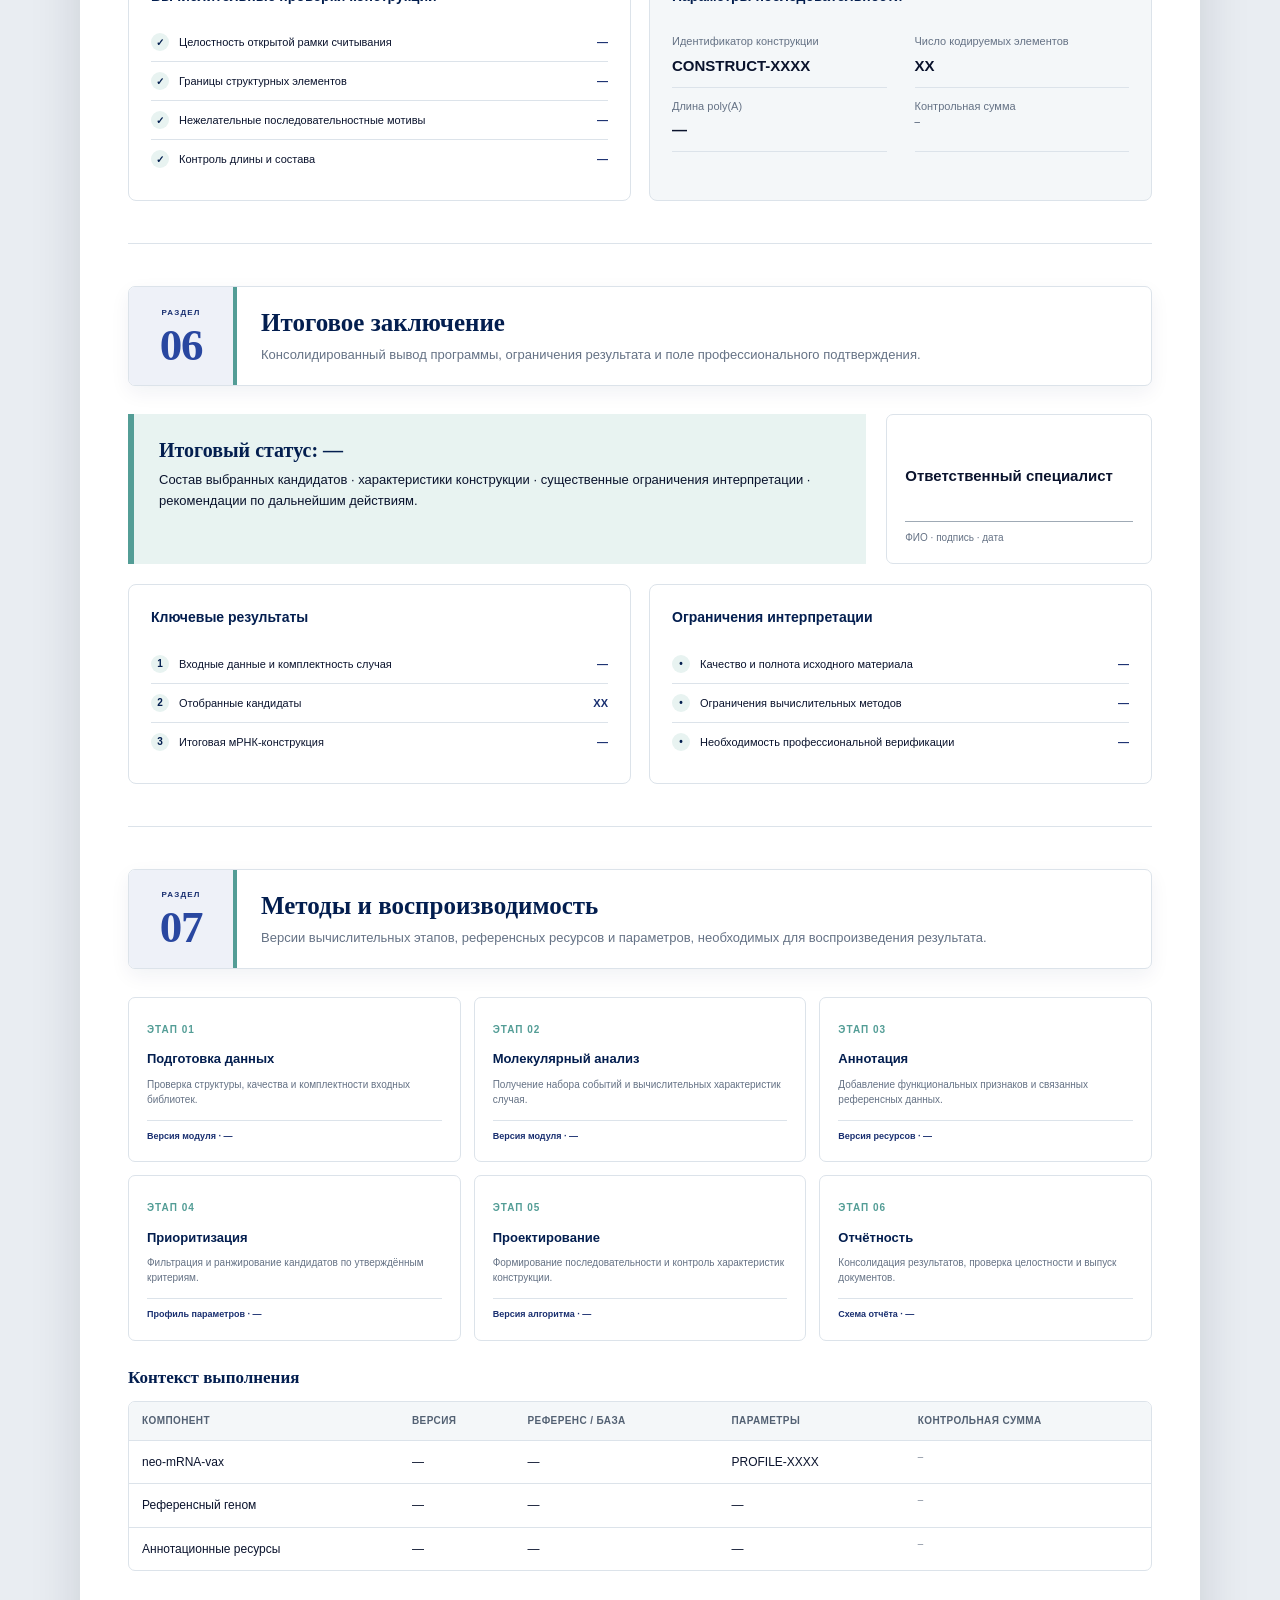
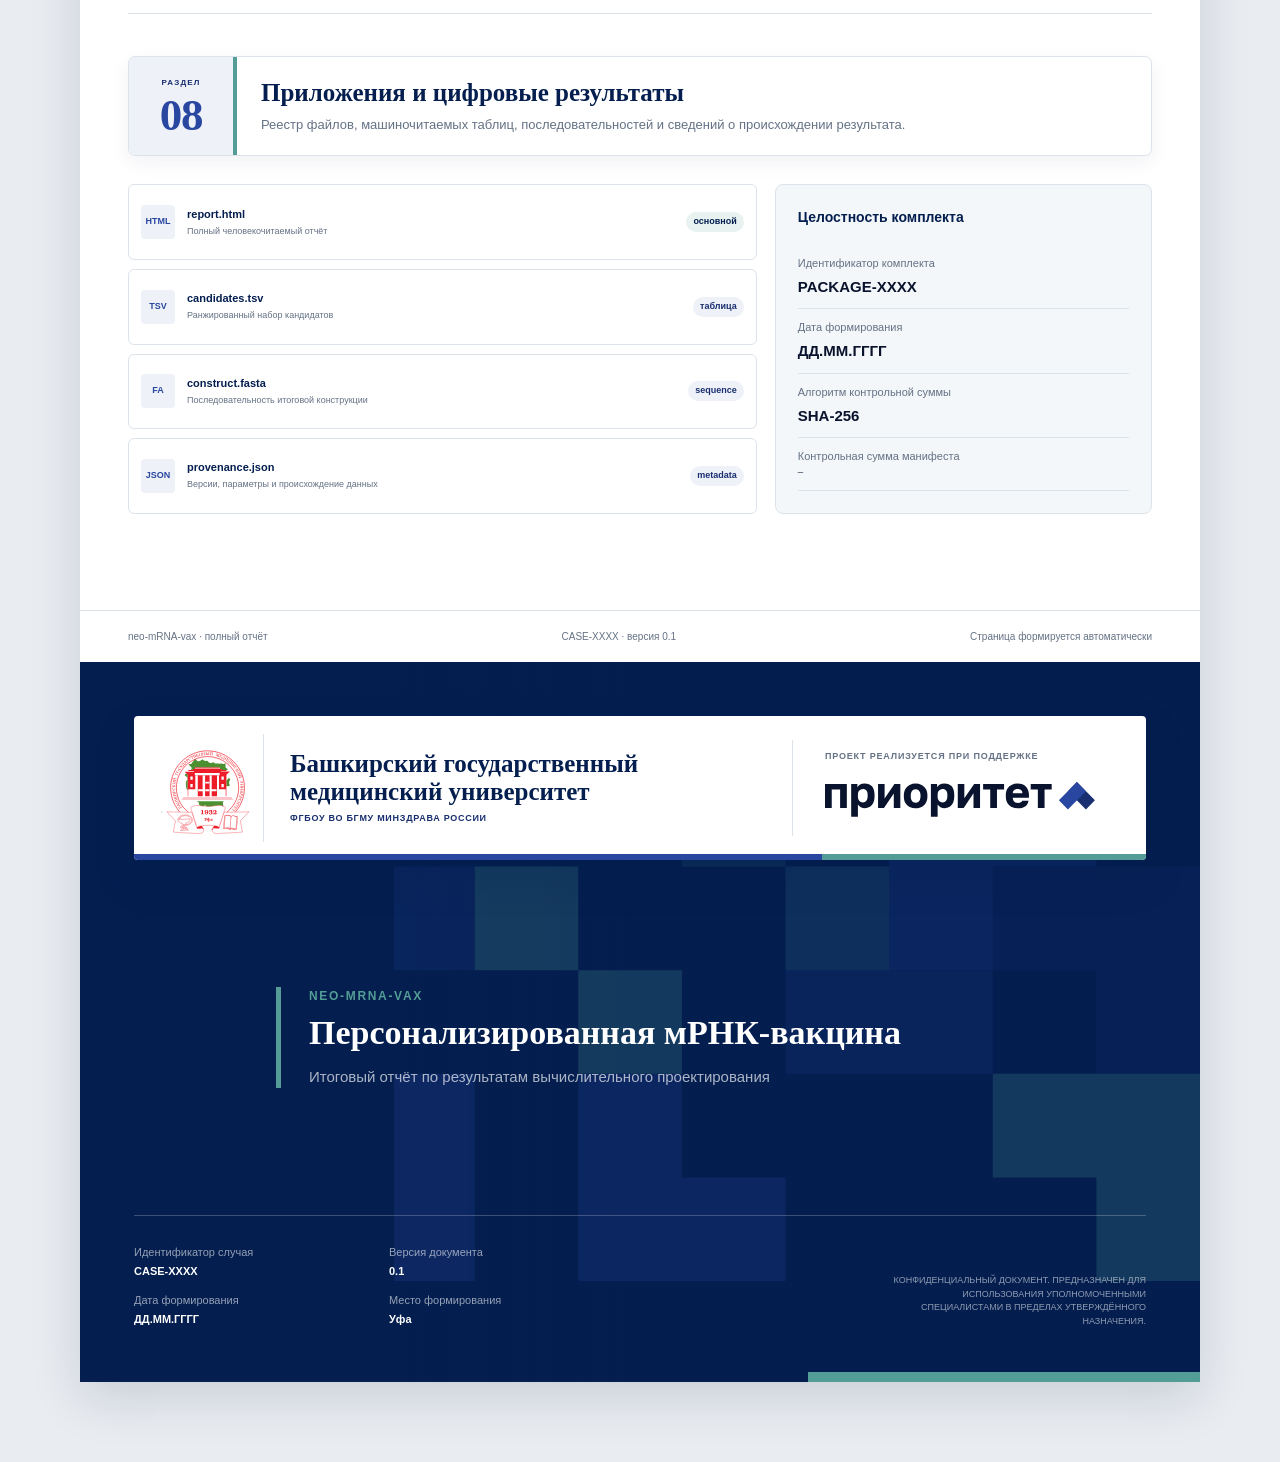
==== commit 762a3915: "Detail RNA quality control report section" ====
--- a/design/report/full-report/index.html
+++ b/design/report/full-report/index.html
@@ -118,6 +118,33 @@
     .tag { display: inline-block; padding: 3px 7px; border-radius: 999px; background: var(--priority-green-pale); color: var(--navy); font-size: 9px; font-weight: 700; white-space: nowrap; }
     .tag.blue { background: var(--priority-blue-pale); color: var(--priority-blue-secondary); }
 
+    .qc-intro { display: grid; grid-template-columns: 1.3fr .7fr; gap: 18px; margin-bottom: 20px; }
+    .qc-source { padding: 20px 22px; border-left: 5px solid var(--priority-green); border-radius: 7px; background: var(--panel); }
+    .qc-source span { color: var(--priority-blue); font-size: 9px; font-weight: 700; letter-spacing: .1em; text-transform: uppercase; }
+    .qc-source strong { display: block; margin: 7px 0 5px; color: var(--navy); font-size: 14px; }
+    .qc-source p { margin: 0; color: var(--muted); font-size: 10px; }
+    .qc-decision { display: flex; flex-direction: column; justify-content: center; padding: 20px 22px; border-radius: 7px; background: var(--navy); color: #fff; }
+    .qc-decision span { color: var(--priority-green); font-size: 9px; font-weight: 700; letter-spacing: .1em; text-transform: uppercase; }
+    .qc-decision strong { margin-top: 7px; font: 700 18px/1.2 Georgia,"Times New Roman",serif; }
+    .qc-decision small { margin-top: 8px; color: rgba(255,255,255,.7); font-size: 9px; }
+    .read-name { color: var(--navy); font-weight: 700; }
+    .read-name small { display: block; margin-top: 2px; color: var(--muted); font-weight: 400; }
+    .qc-summary { display: grid; grid-template-columns: 150px minmax(0,1fr); gap: 16px; align-items: center; }
+    .qc-summary strong { color: var(--navy); font-size: 11px; }
+    .module-bar { display: flex; height: 10px; overflow: hidden; border-radius: 999px; background: var(--line); }
+    .module-bar .pass { background: var(--priority-green); }
+    .module-bar .attention { background: var(--priority-blue); }
+    .module-bar .fail { background: var(--navy); }
+    .module-counts { display: flex; gap: 10px; margin-top: 5px; color: var(--muted); font-size: 8px; }
+    .module-counts b { color: var(--navy); }
+    .coverage-table td:first-child { width: 27%; color: var(--navy); font-weight: 700; }
+    .coverage-table td:nth-child(2) { width: 15%; }
+    .coverage-table td { font-size: 10px; }
+    .coverage-state { display: inline-block; min-width: 70px; padding: 4px 7px; border-radius: 999px; background: var(--priority-green-pale); color: var(--navy); font-size: 8px; font-weight: 700; text-align: center; }
+    .coverage-state.partial { background: var(--priority-blue-pale); color: var(--priority-blue-secondary); }
+    .coverage-state.planned { border: 1px solid var(--line); background: #fff; color: var(--muted); }
+    .qc-note { margin: 16px 0 0; padding: 12px 15px; border-left: 3px solid var(--priority-blue); background: var(--priority-blue-pale); color: var(--muted); font-size: 10px; }
+
     .funnel { display: grid; justify-items: center; gap: 7px; margin: 10px auto 20px; }
     .funnel-step { display: flex; align-items: center; justify-content: center; height: 38px; border-radius: 3px; background: var(--priority-blue); color: #fff; font-size: 11px; }
     .funnel-step:nth-child(2) { width: 78%; opacity: .88; }
@@ -186,7 +213,7 @@
       .metric-grid { grid-template-columns: repeat(2,minmax(0,1fr)); }
       .workflow-grid { grid-template-columns: repeat(2,minmax(0,1fr)); }
       .workflow-step::after { display: none; }
-      .detail-grid, .artifact-grid { grid-template-columns: 1fr; }
+      .detail-grid, .artifact-grid, .qc-intro { grid-template-columns: 1fr; }
       .method-grid { grid-template-columns: repeat(2,minmax(0,1fr)); }
       .construct { overflow-x: auto; }
       .construct-part { min-width: 105px; }
@@ -272,31 +299,52 @@
       <section class="section">
         <div class="section-heading">
           <span class="section-number"><small>Раздел</small>02</span>
-          <div><h2 class="section-title">Входные образцы и контроль качества</h2><p class="section-lead">Состав случая, происхождение материала и сводные показатели качества исходных данных.</p></div>
+          <div><h2 class="section-title">Входные образцы и контроль качества</h2><p class="section-lead">Приёмка парных библиотек, техническое качество чтений и обоснованное решение о пригодности данных для последующих этапов.</p></div>
+        </div>
+        <div class="qc-intro">
+          <div class="qc-source"><span>Контрольный пример · опухолевая RNA</span><strong>patient1_tumor_rna_L00 · paired-end</strong><p>Источники контроля: R1 и R2 FastQC · версия 0.11.9 · оценка каждой стороны пары отдельно.</p></div>
+          <div class="qc-decision"><span>Предварительный статус</span><strong>Требует интерпретации</strong><small>Предупреждения FastQC не являются автоматическим основанием для исключения библиотеки.</small></div>
         </div>
         <div class="metric-grid">
-          <div class="metric"><div class="metric-label">Образцов обработано</div><div class="metric-value">XX</div><div class="metric-caption">всего по случаю</div></div>
-          <div class="metric"><div class="metric-label">Прочтений после QC</div><div class="metric-value">—</div><div class="metric-caption">суммарно по библиотекам</div></div>
-          <div class="metric"><div class="metric-label">Средняя доля Q30</div><div class="metric-value">— %</div><div class="metric-caption">с указанием порога</div></div>
-          <div class="metric"><div class="metric-label">Статус комплекта</div><div class="metric-value">—</div><div class="metric-caption">прошёл / внимание / ошибка</div></div>
+          <div class="metric"><div class="metric-label">Пар чтений</div><div class="metric-value">66 188 141</div><div class="metric-caption">одинаково для R1 и R2</div></div>
+          <div class="metric"><div class="metric-label">Всего чтений</div><div class="metric-value">132,38 млн</div><div class="metric-caption">132 376 282 · R1 + R2</div></div>
+          <div class="metric"><div class="metric-label">Длина чтения</div><div class="metric-value">100 нт</div><div class="metric-caption">фиксированная длина</div></div>
+          <div class="metric"><div class="metric-label">GC-состав</div><div class="metric-value">50 %</div><div class="metric-caption">R1 и R2</div></div>
         </div>
         <div class="table-wrap">
           <table>
-            <thead><tr><th>Образец</th><th>Роль</th><th>Материал</th><th>Библиотека</th><th>QC</th></tr></thead>
+            <thead><tr><th>Файл</th><th>Чтений</th><th>Длина</th><th>GC</th><th>Низкое качество</th><th>Итог FastQC</th></tr></thead>
             <tbody>
-              <tr><td>SAMPLE-01</td><td>Опухоль</td><td>DNA</td><td>—</td><td><span class="tag">—</span></td></tr>
-              <tr><td>SAMPLE-02</td><td>Норма</td><td>DNA</td><td>—</td><td><span class="tag">—</span></td></tr>
-              <tr><td>SAMPLE-03</td><td>Опухоль</td><td>RNA</td><td>—</td><td><span class="tag">—</span></td></tr>
+              <tr><td class="read-name">R1<small>patient1_tumor_rna_L00_R1.fastq.gz</small></td><td>66 188 141</td><td>100 нт</td><td>50 %</td><td>0</td><td><span class="tag blue">2 warning · 1 fail</span></td></tr>
+              <tr><td class="read-name">R2<small>patient1_tumor_rna_L00_R2.fastq.gz</small></td><td>66 188 141</td><td>100 нт</td><td>50 %</td><td>0</td><td><span class="tag blue">3 warning · 1 fail</span></td></tr>
             </tbody>
           </table>
         </div>
         <div class="visual-grid">
-          <div class="chart"><h4>Сводная диаграмма качества</h4><div class="chart-placeholder"><span class="bar" style="height:58%"></span><span class="bar" style="height:82%"></span><span class="bar" style="height:68%"></span><span class="bar" style="height:90%"></span><span class="bar" style="height:74%"></span><span class="bar" style="height:86%"></span></div></div>
-          <div class="chart"><h4>Контролируемые показатели</h4><ul class="legend-list"><li><span class="legend-dot"></span><span>Качество оснований</span><strong>—</strong></li><li><span class="legend-dot"></span><span>GC-состав</span><strong>—</strong></li><li><span class="legend-dot"></span><span>Адаптеры</span><strong>—</strong></li><li><span class="legend-dot"></span><span>Комплектность</span><strong>—</strong></li></ul></div>
+          <div class="chart"><h4>Распределение статусов FastQC</h4><div class="score-list"><div class="qc-summary"><strong>R1</strong><div><div class="module-bar"><span class="pass" style="width:70%"></span><span class="attention" style="width:20%"></span><span class="fail" style="width:10%"></span></div><div class="module-counts"><span><b>7</b> пройдено</span><span><b>2</b> внимание</span><span><b>1</b> не пройдено</span></div></div></div><div class="qc-summary"><strong>R2</strong><div><div class="module-bar"><span class="pass" style="width:60%"></span><span class="attention" style="width:30%"></span><span class="fail" style="width:10%"></span></div><div class="module-counts"><span><b>6</b> пройдено</span><span><b>3</b> внимание</span><span><b>1</b> не пройдено</span></div></div></div></div><p class="qc-note">Сигнал «не пройдено» в обеих библиотеках относится к уровню дупликации. Для RNA-seq он должен оцениваться вместе с типом библиотеки и ожидаемой представленностью транскриптов.</p></div>
+          <div class="chart"><h4>Ключевые наблюдения</h4><ul class="legend-list"><li><span class="legend-dot"></span><span>Качество по позициям</span><strong>R1/R2 · PASS</strong></li><li><span class="legend-dot"></span><span>Состав оснований</span><strong>R1/R2 · warning</strong></li><li><span class="legend-dot"></span><span>GC по чтениям</span><strong>R1/R2 · warning</strong></li><li><span class="legend-dot"></span><span>Overrepresented sequences</span><strong>R2 · warning</strong></li><li><span class="legend-dot"></span><span>Адаптеры</span><strong>R1/R2 · PASS</strong></li></ul></div>
+        </div>
+        <h3 class="subsection-title">Покрытие метрик контроля качества в NeoQC</h3>
+        <div class="table-wrap coverage-table">
+          <table>
+            <thead><tr><th>Метрика FastQC</th><th>Покрытие NeoQC</th><th>Состав результата в отчёте</th></tr></thead>
+            <tbody>
+              <tr><td>Basic Statistics</td><td><span class="coverage-state">Есть</span></td><td>Число чтений, кодировка, диапазон длины и общий GC-состав.</td></tr>
+              <tr><td>Per base sequence quality</td><td><span class="coverage-state">Есть</span></td><td>Профиль Phred-score по каждой позиции отдельно для R1 и R2.</td></tr>
+              <tr><td>Per sequence quality scores</td><td><span class="coverage-state planned">Требуется</span></td><td>Средний Phred-score каждого рида и гистограмма распределения.</td></tr>
+              <tr><td>Per base sequence content</td><td><span class="coverage-state planned">Требуется</span></td><td>Доли A/C/G/T/N по каждой позиции в процентах.</td></tr>
+              <tr><td>Per sequence GC content</td><td><span class="coverage-state planned">Требуется</span></td><td>GC% каждого рида и гистограмма распределения.</td></tr>
+              <tr><td>Per base N content</td><td><span class="coverage-state planned">Требуется</span></td><td>Доля неопределённых оснований N по каждой позиции.</td></tr>
+              <tr><td>Sequence Length Distribution</td><td><span class="coverage-state partial">Частично</span></td><td>К min/max/avg необходимо добавить гистограмму длин чтений.</td></tr>
+              <tr><td>Sequence Duplication Levels</td><td><span class="coverage-state planned">Требуется</span></td><td>Частоты идентичных последовательностей и оценка доли дупликации.</td></tr>
+              <tr><td>Overrepresented sequences</td><td><span class="coverage-state planned">Требуется</span></td><td>Последовательности выше заданного порога частоты и их доля.</td></tr>
+              <tr><td>Adapter Content</td><td><span class="coverage-state partial">Частично</span></td><td>Раздельные наборы адаптеров R1/R2 и поддержка частичных совпадений.</td></tr>
+            </tbody>
+          </table>
         </div>
         <div class="detail-grid">
-          <div class="panel"><h3 class="panel-title">Комплектность входных данных</h3><ul class="check-list"><li><span class="check-mark">✓</span><span>Опухолевая DNA-библиотека</span><strong class="check-value">—</strong></li><li><span class="check-mark">✓</span><span>Контрольная DNA-библиотека</span><strong class="check-value">—</strong></li><li><span class="check-mark">✓</span><span>Опухолевая RNA-библиотека</span><strong class="check-value">—</strong></li><li><span class="check-mark">✓</span><span>Единый референсный геном</span><strong class="check-value">—</strong></li></ul></div>
-          <div class="panel soft"><h3 class="panel-title">Критерии допуска к анализу</h3><dl class="key-values"><div><dt>Минимальный объём данных</dt><dd>—</dd></div><div><dt>Порог Q30</dt><dd>—</dd></div><div><dt>Допустимый уровень адаптеров</dt><dd>—</dd></div><div><dt>Решение по данным</dt><dd>—</dd></div></dl></div>
+          <div class="panel"><h3 class="panel-title">Проверки парной библиотеки</h3><ul class="check-list"><li><span class="check-mark">✓</span><span>R1 и R2 присутствуют</span><strong class="check-value">да</strong></li><li><span class="check-mark">✓</span><span>Число чтений согласовано</span><strong class="check-value">да</strong></li><li><span class="check-mark">✓</span><span>Длина чтений согласована</span><strong class="check-value">100 нт</strong></li><li><span class="check-mark">✓</span><span>Чтения, помеченные как низкокачественные</span><strong class="check-value">0</strong></li></ul></div>
+          <div class="panel soft"><h3 class="panel-title">Правило итогового решения</h3><dl class="key-values"><div><dt>Техническая комплектность</dt><dd>пройдена</dd></div><div><dt>Качество по позициям</dt><dd>пройдено</dd></div><div><dt>Сигналы для интерпретации</dt><dd>GC · дупликация</dd></div><div><dt>Допуск к следующему этапу</dt><dd>—</dd></div></dl></div>
         </div>
       </section>
 
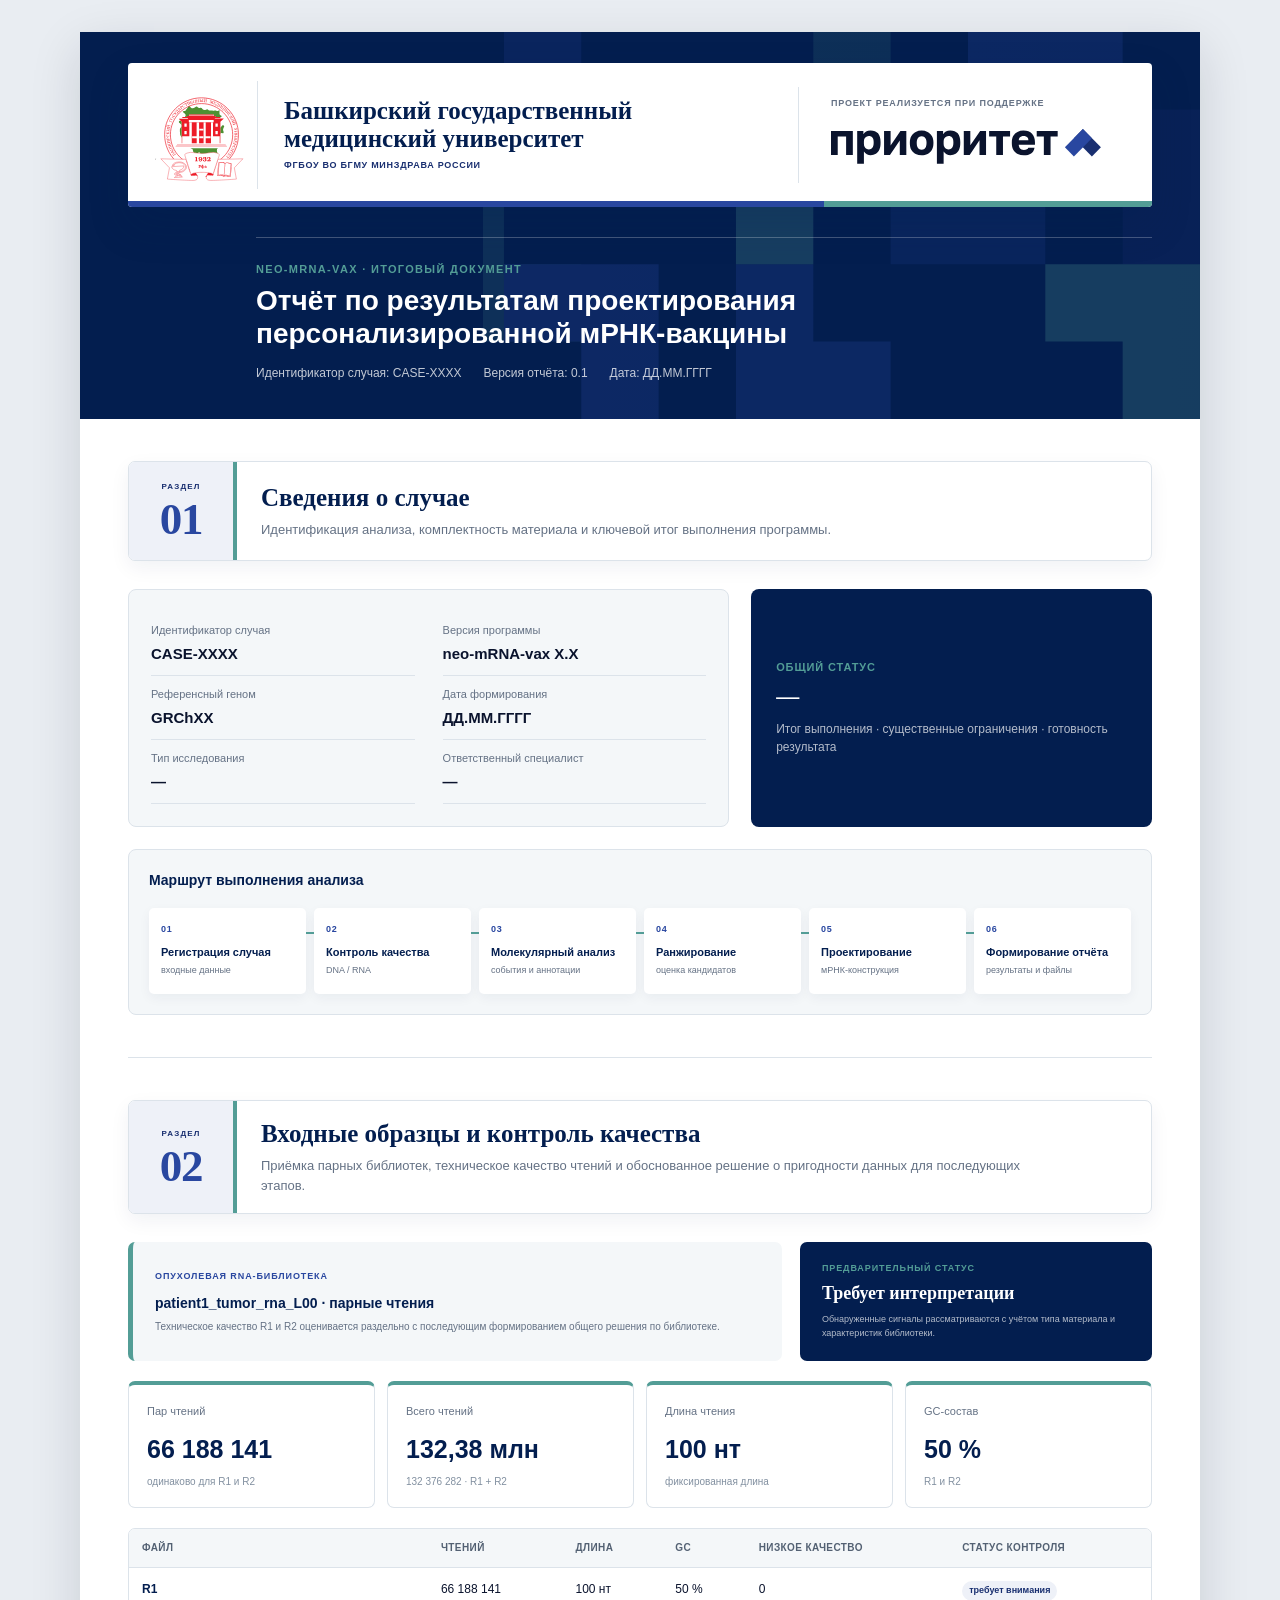
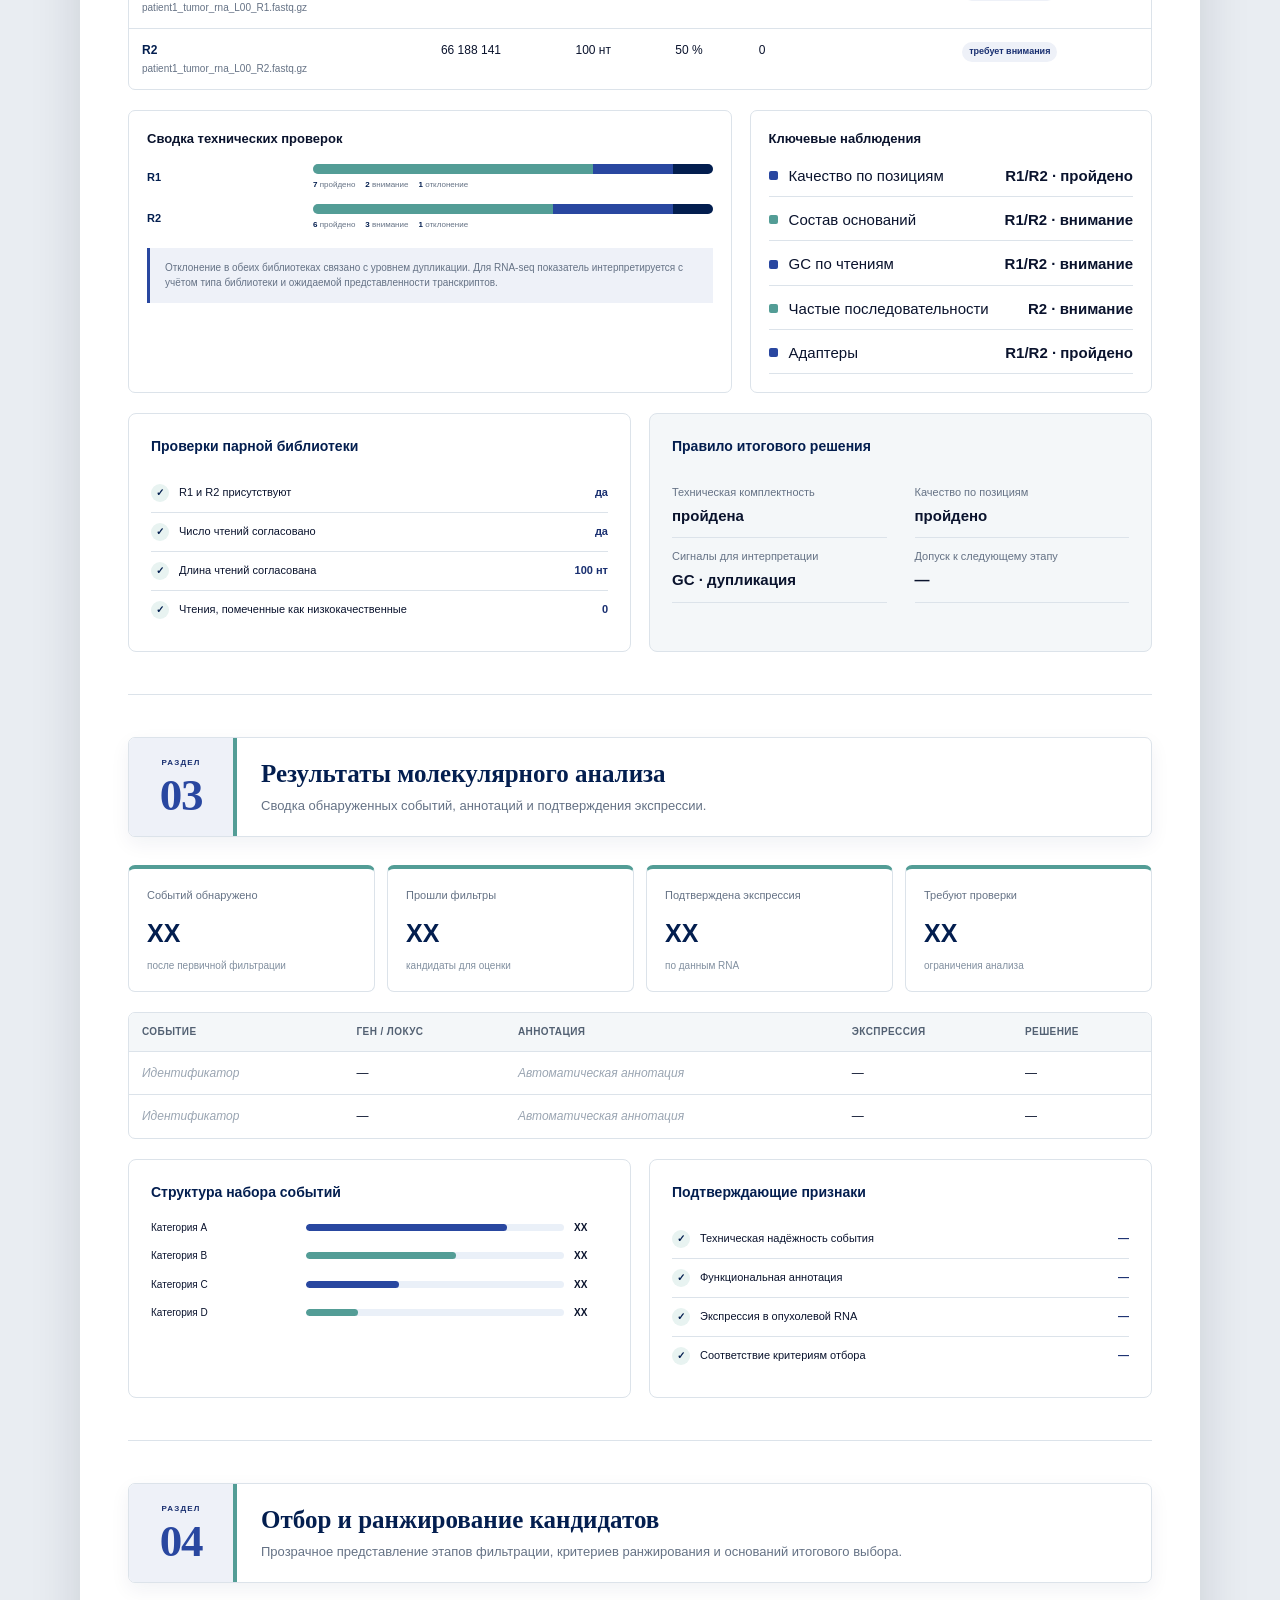
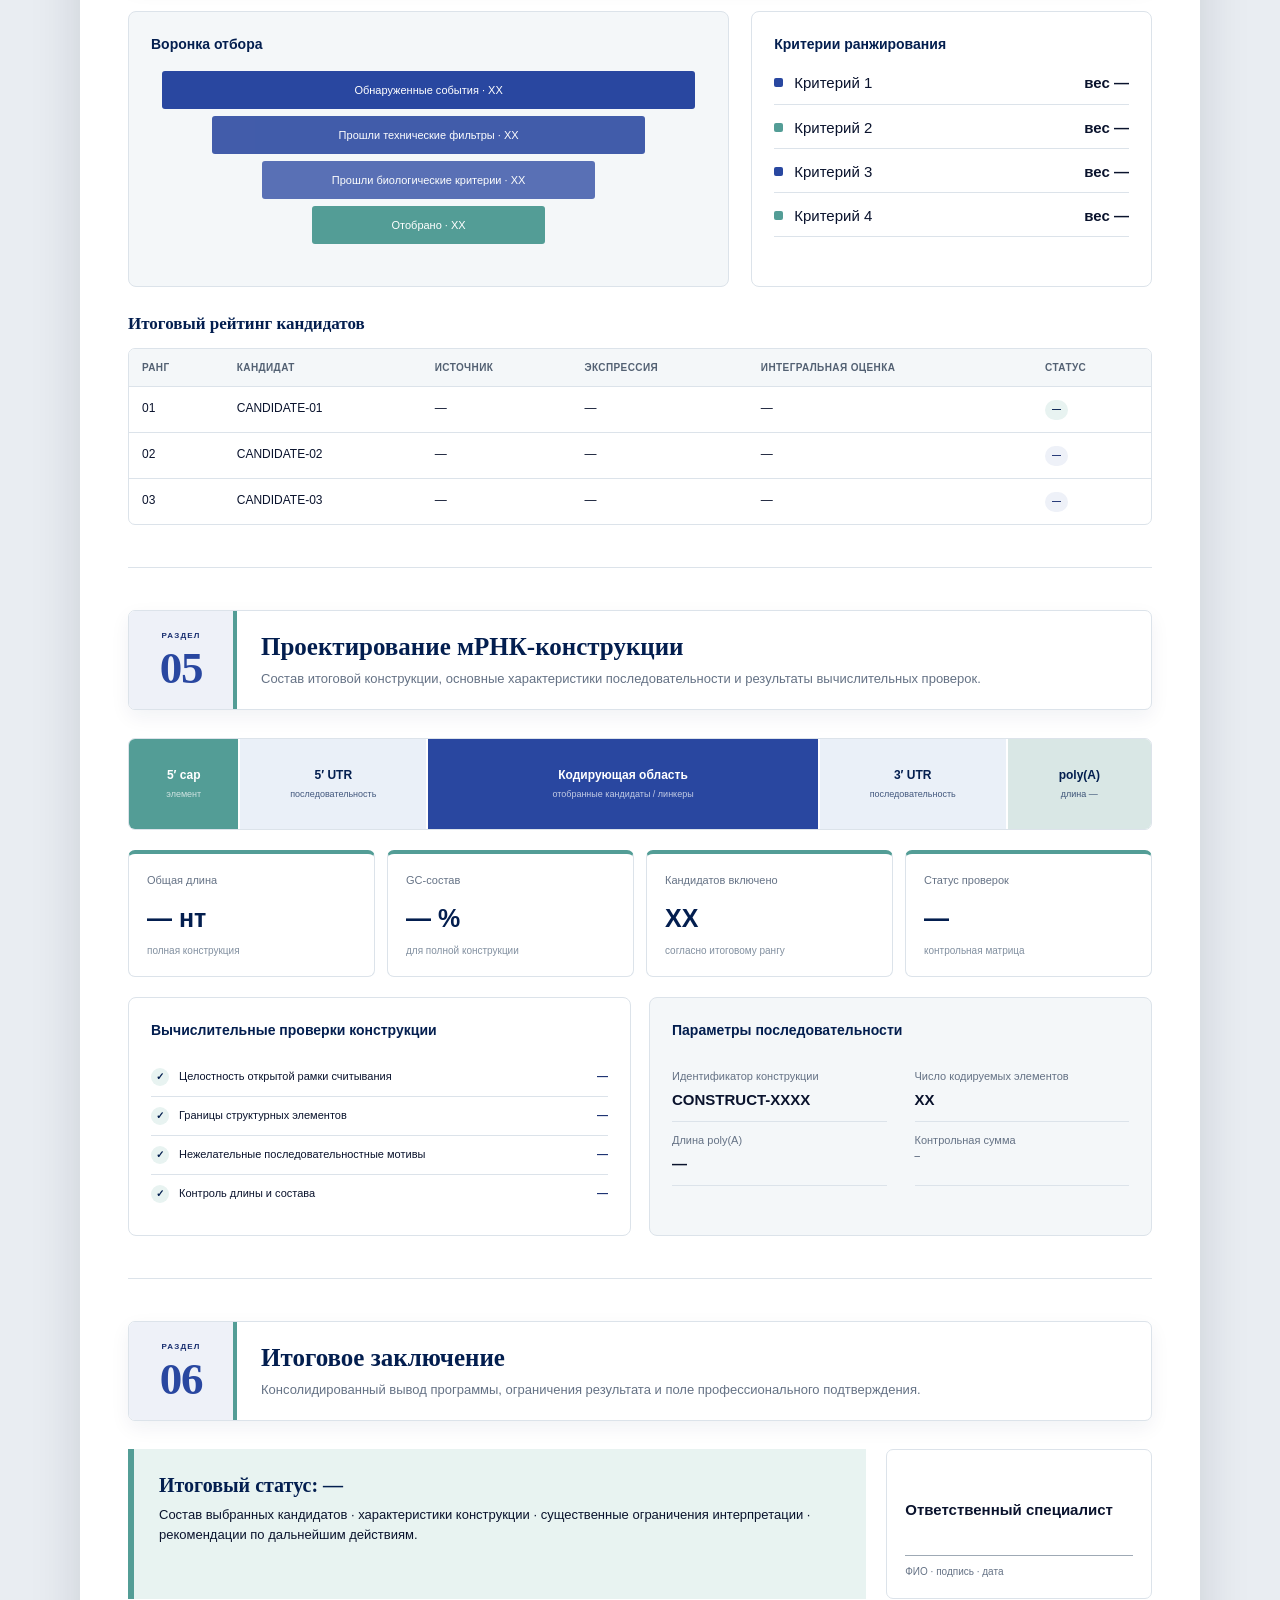
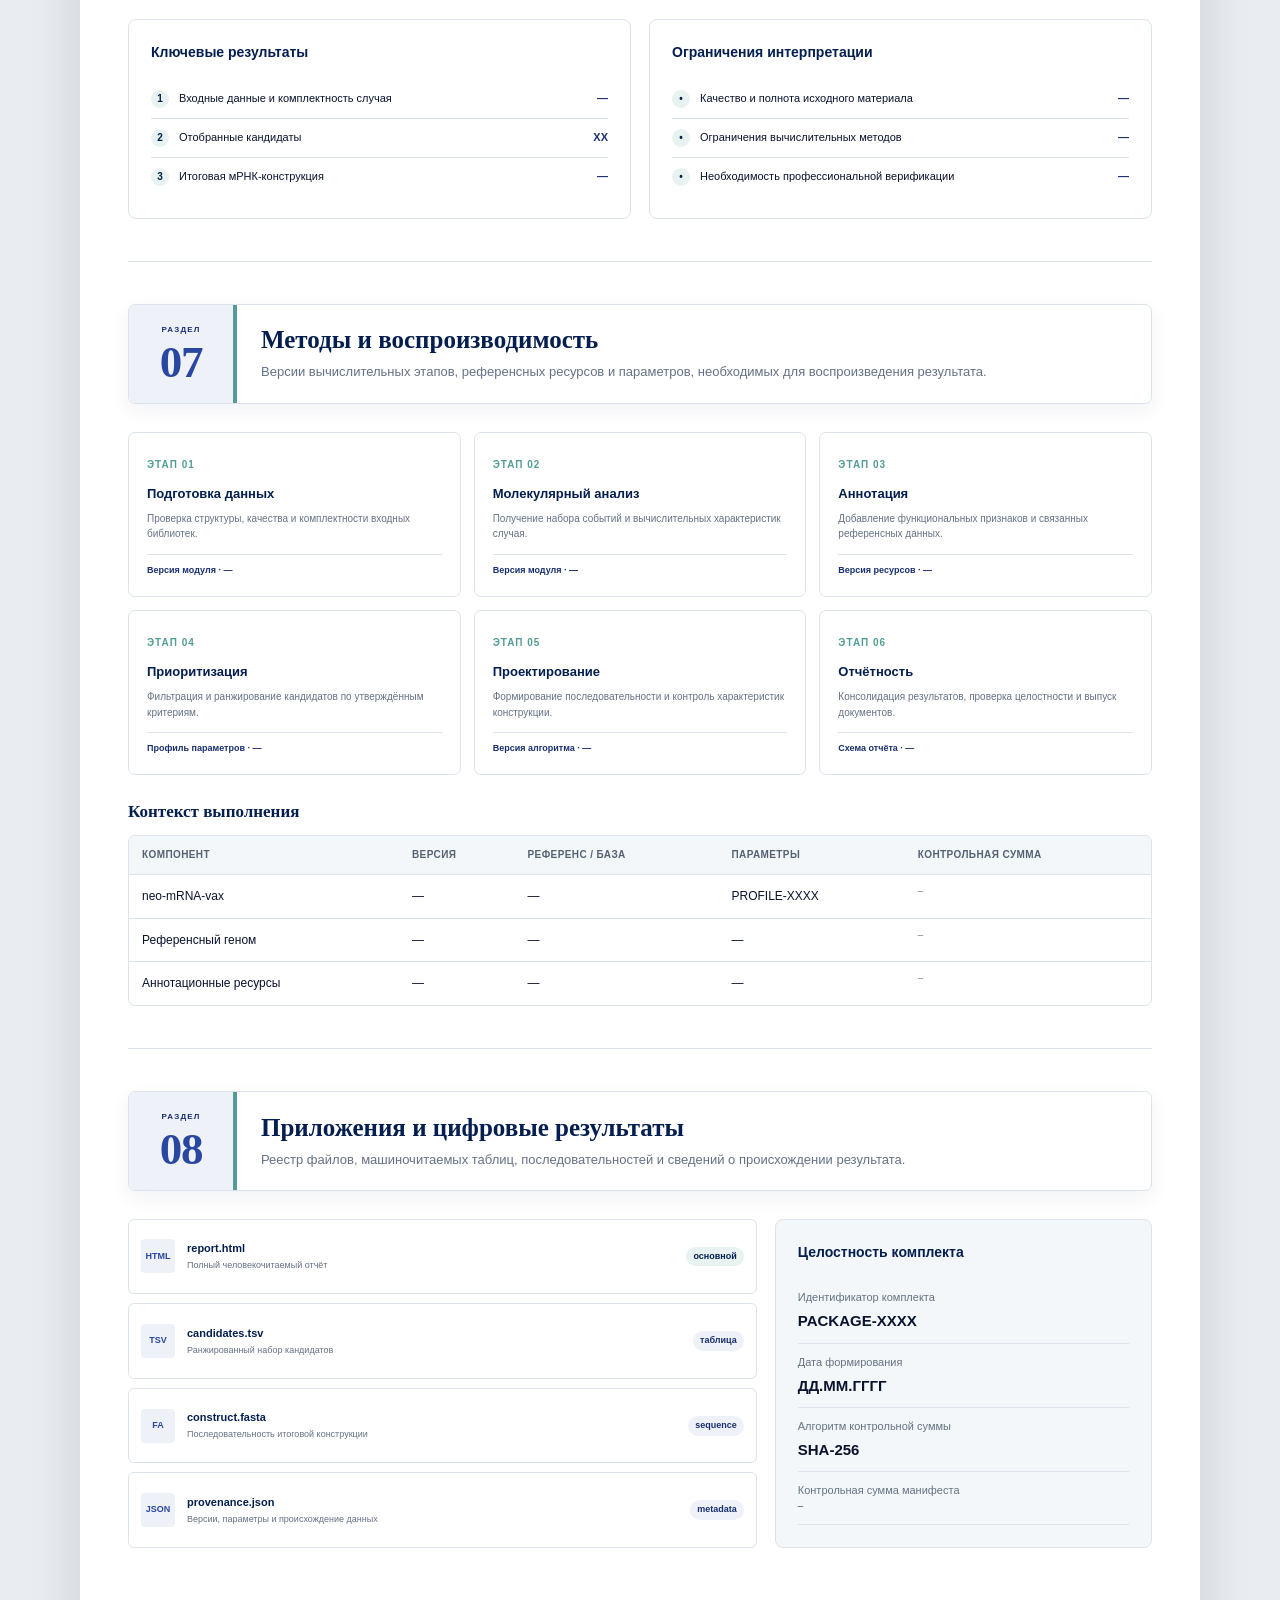
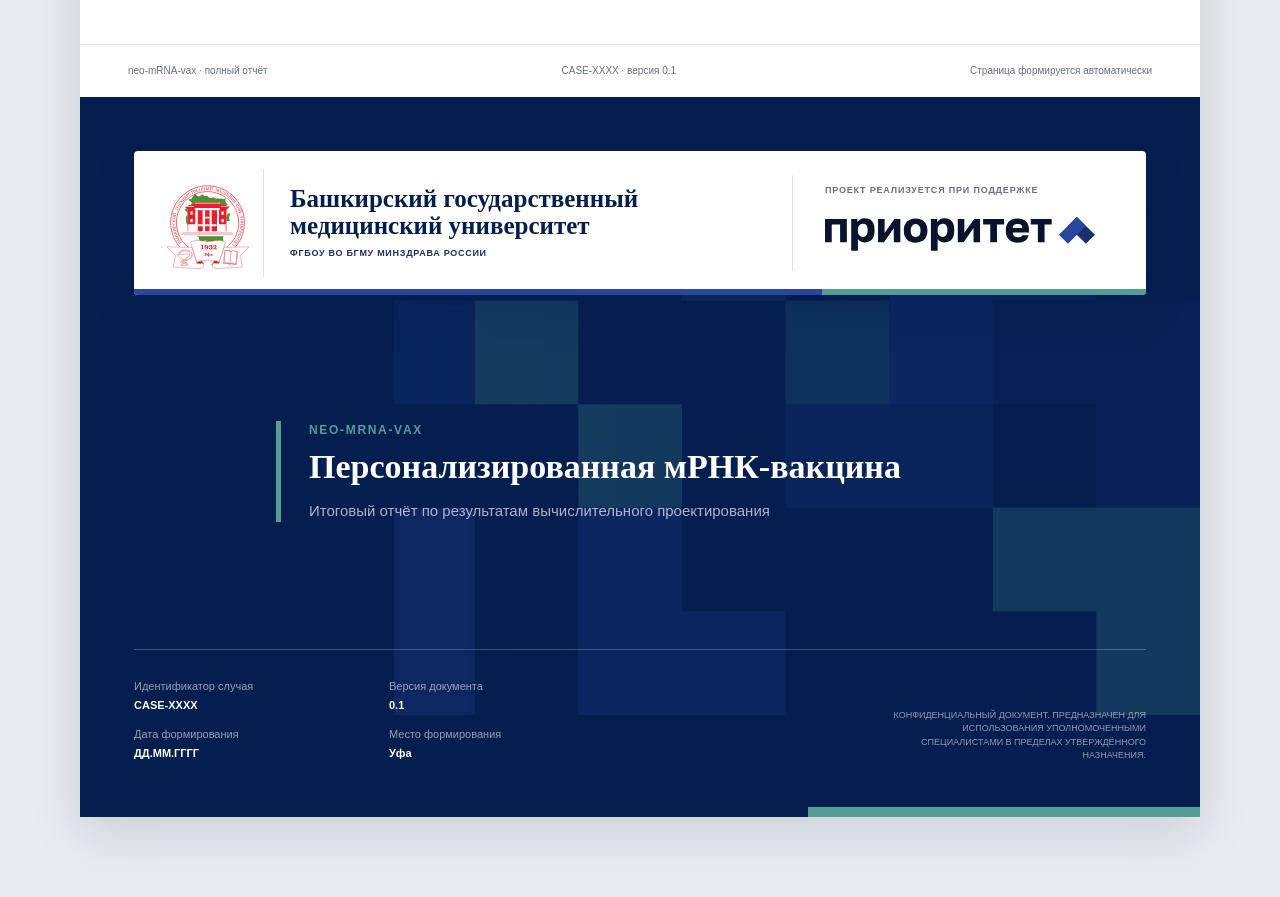
==== commit 451e4e21: "Generalize quality control report section" ====
--- a/design/report/full-report/index.html
+++ b/design/report/full-report/index.html
@@ -137,12 +137,6 @@
     .module-bar .fail { background: var(--navy); }
     .module-counts { display: flex; gap: 10px; margin-top: 5px; color: var(--muted); font-size: 8px; }
     .module-counts b { color: var(--navy); }
-    .coverage-table td:first-child { width: 27%; color: var(--navy); font-weight: 700; }
-    .coverage-table td:nth-child(2) { width: 15%; }
-    .coverage-table td { font-size: 10px; }
-    .coverage-state { display: inline-block; min-width: 70px; padding: 4px 7px; border-radius: 999px; background: var(--priority-green-pale); color: var(--navy); font-size: 8px; font-weight: 700; text-align: center; }
-    .coverage-state.partial { background: var(--priority-blue-pale); color: var(--priority-blue-secondary); }
-    .coverage-state.planned { border: 1px solid var(--line); background: #fff; color: var(--muted); }
     .qc-note { margin: 16px 0 0; padding: 12px 15px; border-left: 3px solid var(--priority-blue); background: var(--priority-blue-pale); color: var(--muted); font-size: 10px; }
 
     .funnel { display: grid; justify-items: center; gap: 7px; margin: 10px auto 20px; }
@@ -302,8 +296,8 @@
           <div><h2 class="section-title">Входные образцы и контроль качества</h2><p class="section-lead">Приёмка парных библиотек, техническое качество чтений и обоснованное решение о пригодности данных для последующих этапов.</p></div>
         </div>
         <div class="qc-intro">
-          <div class="qc-source"><span>Контрольный пример · опухолевая RNA</span><strong>patient1_tumor_rna_L00 · paired-end</strong><p>Источники контроля: R1 и R2 FastQC · версия 0.11.9 · оценка каждой стороны пары отдельно.</p></div>
-          <div class="qc-decision"><span>Предварительный статус</span><strong>Требует интерпретации</strong><small>Предупреждения FastQC не являются автоматическим основанием для исключения библиотеки.</small></div>
+          <div class="qc-source"><span>Опухолевая RNA-библиотека</span><strong>patient1_tumor_rna_L00 · парные чтения</strong><p>Техническое качество R1 и R2 оценивается раздельно с последующим формированием общего решения по библиотеке.</p></div>
+          <div class="qc-decision"><span>Предварительный статус</span><strong>Требует интерпретации</strong><small>Обнаруженные сигналы рассматриваются с учётом типа материала и характеристик библиотеки.</small></div>
         </div>
         <div class="metric-grid">
           <div class="metric"><div class="metric-label">Пар чтений</div><div class="metric-value">66 188 141</div><div class="metric-caption">одинаково для R1 и R2</div></div>
@@ -313,34 +307,16 @@
         </div>
         <div class="table-wrap">
           <table>
-            <thead><tr><th>Файл</th><th>Чтений</th><th>Длина</th><th>GC</th><th>Низкое качество</th><th>Итог FastQC</th></tr></thead>
+            <thead><tr><th>Файл</th><th>Чтений</th><th>Длина</th><th>GC</th><th>Низкое качество</th><th>Статус контроля</th></tr></thead>
             <tbody>
-              <tr><td class="read-name">R1<small>patient1_tumor_rna_L00_R1.fastq.gz</small></td><td>66 188 141</td><td>100 нт</td><td>50 %</td><td>0</td><td><span class="tag blue">2 warning · 1 fail</span></td></tr>
-              <tr><td class="read-name">R2<small>patient1_tumor_rna_L00_R2.fastq.gz</small></td><td>66 188 141</td><td>100 нт</td><td>50 %</td><td>0</td><td><span class="tag blue">3 warning · 1 fail</span></td></tr>
+              <tr><td class="read-name">R1<small>patient1_tumor_rna_L00_R1.fastq.gz</small></td><td>66 188 141</td><td>100 нт</td><td>50 %</td><td>0</td><td><span class="tag blue">требует внимания</span></td></tr>
+              <tr><td class="read-name">R2<small>patient1_tumor_rna_L00_R2.fastq.gz</small></td><td>66 188 141</td><td>100 нт</td><td>50 %</td><td>0</td><td><span class="tag blue">требует внимания</span></td></tr>
             </tbody>
           </table>
         </div>
         <div class="visual-grid">
-          <div class="chart"><h4>Распределение статусов FastQC</h4><div class="score-list"><div class="qc-summary"><strong>R1</strong><div><div class="module-bar"><span class="pass" style="width:70%"></span><span class="attention" style="width:20%"></span><span class="fail" style="width:10%"></span></div><div class="module-counts"><span><b>7</b> пройдено</span><span><b>2</b> внимание</span><span><b>1</b> не пройдено</span></div></div></div><div class="qc-summary"><strong>R2</strong><div><div class="module-bar"><span class="pass" style="width:60%"></span><span class="attention" style="width:30%"></span><span class="fail" style="width:10%"></span></div><div class="module-counts"><span><b>6</b> пройдено</span><span><b>3</b> внимание</span><span><b>1</b> не пройдено</span></div></div></div></div><p class="qc-note">Сигнал «не пройдено» в обеих библиотеках относится к уровню дупликации. Для RNA-seq он должен оцениваться вместе с типом библиотеки и ожидаемой представленностью транскриптов.</p></div>
-          <div class="chart"><h4>Ключевые наблюдения</h4><ul class="legend-list"><li><span class="legend-dot"></span><span>Качество по позициям</span><strong>R1/R2 · PASS</strong></li><li><span class="legend-dot"></span><span>Состав оснований</span><strong>R1/R2 · warning</strong></li><li><span class="legend-dot"></span><span>GC по чтениям</span><strong>R1/R2 · warning</strong></li><li><span class="legend-dot"></span><span>Overrepresented sequences</span><strong>R2 · warning</strong></li><li><span class="legend-dot"></span><span>Адаптеры</span><strong>R1/R2 · PASS</strong></li></ul></div>
-        </div>
-        <h3 class="subsection-title">Покрытие метрик контроля качества в NeoQC</h3>
-        <div class="table-wrap coverage-table">
-          <table>
-            <thead><tr><th>Метрика FastQC</th><th>Покрытие NeoQC</th><th>Состав результата в отчёте</th></tr></thead>
-            <tbody>
-              <tr><td>Basic Statistics</td><td><span class="coverage-state">Есть</span></td><td>Число чтений, кодировка, диапазон длины и общий GC-состав.</td></tr>
-              <tr><td>Per base sequence quality</td><td><span class="coverage-state">Есть</span></td><td>Профиль Phred-score по каждой позиции отдельно для R1 и R2.</td></tr>
-              <tr><td>Per sequence quality scores</td><td><span class="coverage-state planned">Требуется</span></td><td>Средний Phred-score каждого рида и гистограмма распределения.</td></tr>
-              <tr><td>Per base sequence content</td><td><span class="coverage-state planned">Требуется</span></td><td>Доли A/C/G/T/N по каждой позиции в процентах.</td></tr>
-              <tr><td>Per sequence GC content</td><td><span class="coverage-state planned">Требуется</span></td><td>GC% каждого рида и гистограмма распределения.</td></tr>
-              <tr><td>Per base N content</td><td><span class="coverage-state planned">Требуется</span></td><td>Доля неопределённых оснований N по каждой позиции.</td></tr>
-              <tr><td>Sequence Length Distribution</td><td><span class="coverage-state partial">Частично</span></td><td>К min/max/avg необходимо добавить гистограмму длин чтений.</td></tr>
-              <tr><td>Sequence Duplication Levels</td><td><span class="coverage-state planned">Требуется</span></td><td>Частоты идентичных последовательностей и оценка доли дупликации.</td></tr>
-              <tr><td>Overrepresented sequences</td><td><span class="coverage-state planned">Требуется</span></td><td>Последовательности выше заданного порога частоты и их доля.</td></tr>
-              <tr><td>Adapter Content</td><td><span class="coverage-state partial">Частично</span></td><td>Раздельные наборы адаптеров R1/R2 и поддержка частичных совпадений.</td></tr>
-            </tbody>
-          </table>
+          <div class="chart"><h4>Сводка технических проверок</h4><div class="score-list"><div class="qc-summary"><strong>R1</strong><div><div class="module-bar"><span class="pass" style="width:70%"></span><span class="attention" style="width:20%"></span><span class="fail" style="width:10%"></span></div><div class="module-counts"><span><b>7</b> пройдено</span><span><b>2</b> внимание</span><span><b>1</b> отклонение</span></div></div></div><div class="qc-summary"><strong>R2</strong><div><div class="module-bar"><span class="pass" style="width:60%"></span><span class="attention" style="width:30%"></span><span class="fail" style="width:10%"></span></div><div class="module-counts"><span><b>6</b> пройдено</span><span><b>3</b> внимание</span><span><b>1</b> отклонение</span></div></div></div></div><p class="qc-note">Отклонение в обеих библиотеках связано с уровнем дупликации. Для RNA-seq показатель интерпретируется с учётом типа библиотеки и ожидаемой представленности транскриптов.</p></div>
+          <div class="chart"><h4>Ключевые наблюдения</h4><ul class="legend-list"><li><span class="legend-dot"></span><span>Качество по позициям</span><strong>R1/R2 · пройдено</strong></li><li><span class="legend-dot"></span><span>Состав оснований</span><strong>R1/R2 · внимание</strong></li><li><span class="legend-dot"></span><span>GC по чтениям</span><strong>R1/R2 · внимание</strong></li><li><span class="legend-dot"></span><span>Частые последовательности</span><strong>R2 · внимание</strong></li><li><span class="legend-dot"></span><span>Адаптеры</span><strong>R1/R2 · пройдено</strong></li></ul></div>
         </div>
         <div class="detail-grid">
           <div class="panel"><h3 class="panel-title">Проверки парной библиотеки</h3><ul class="check-list"><li><span class="check-mark">✓</span><span>R1 и R2 присутствуют</span><strong class="check-value">да</strong></li><li><span class="check-mark">✓</span><span>Число чтений согласовано</span><strong class="check-value">да</strong></li><li><span class="check-mark">✓</span><span>Длина чтений согласована</span><strong class="check-value">100 нт</strong></li><li><span class="check-mark">✓</span><span>Чтения, помеченные как низкокачественные</span><strong class="check-value">0</strong></li></ul></div>
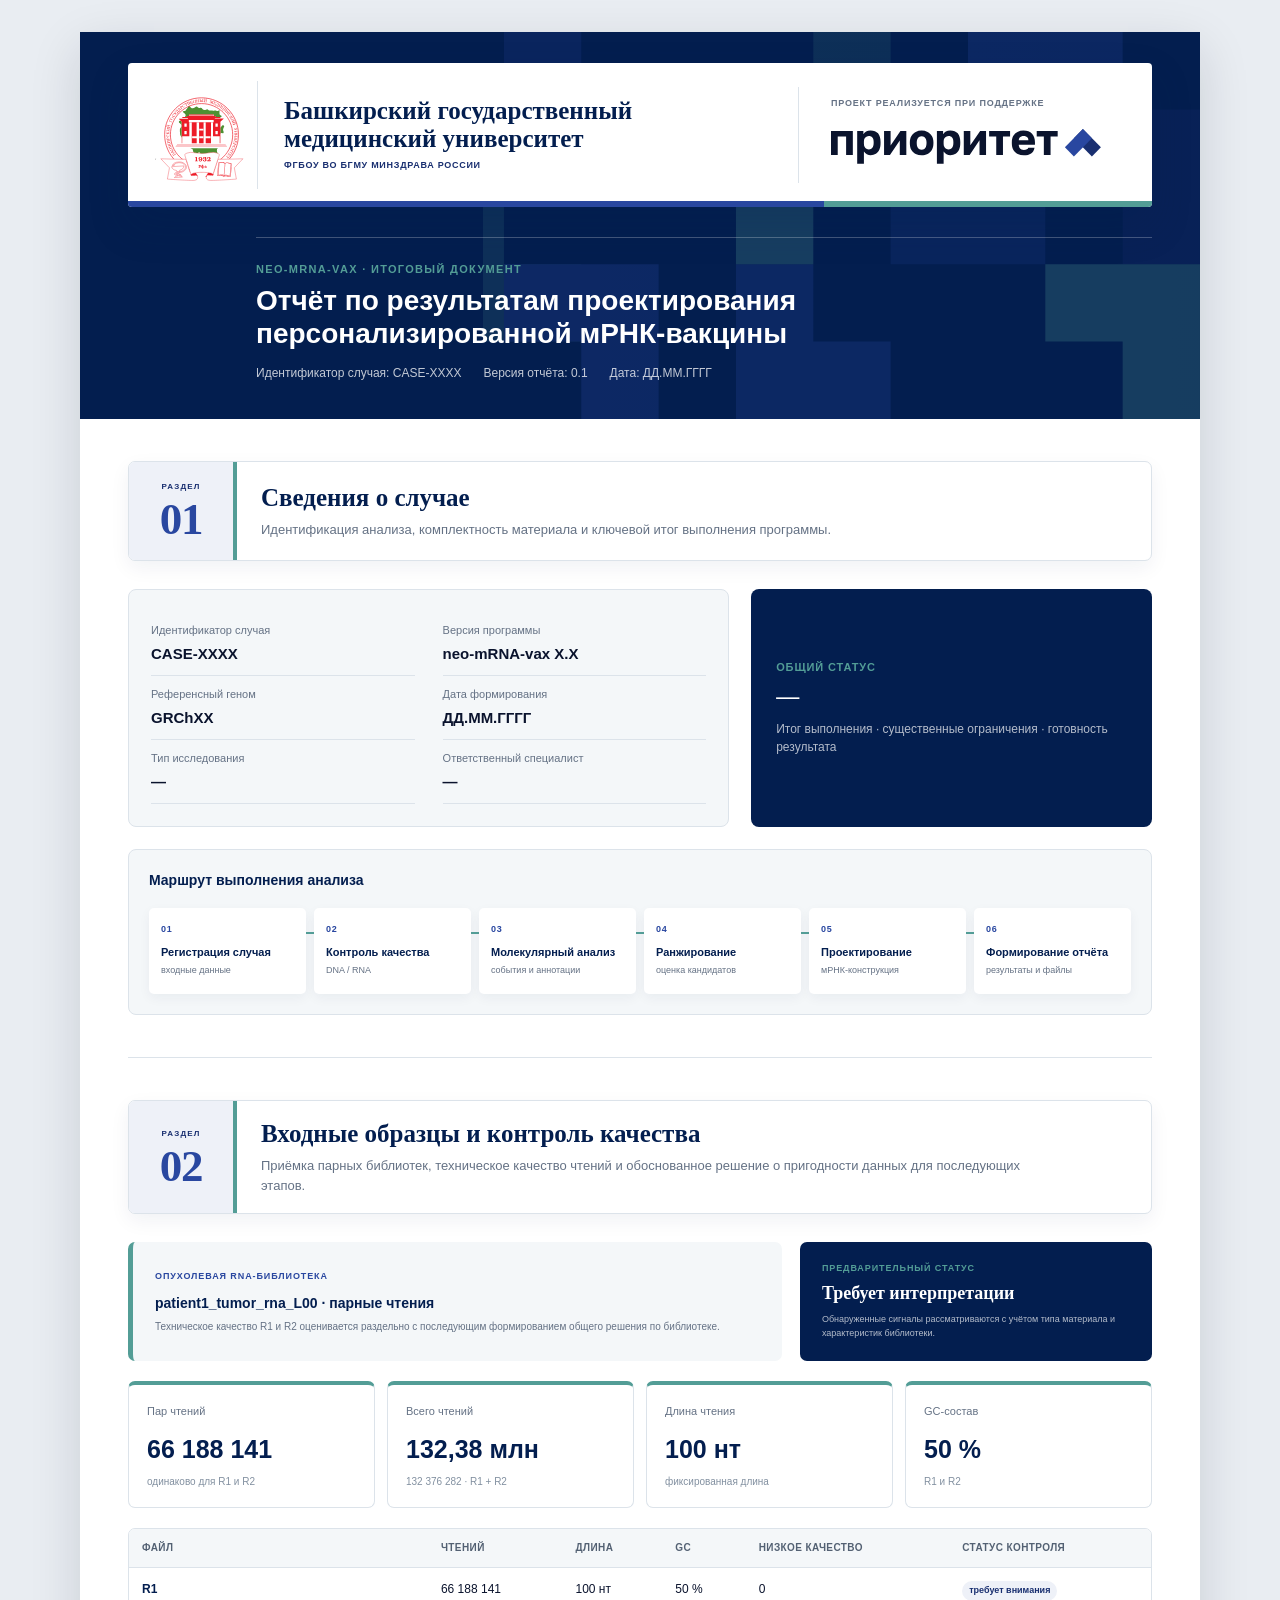
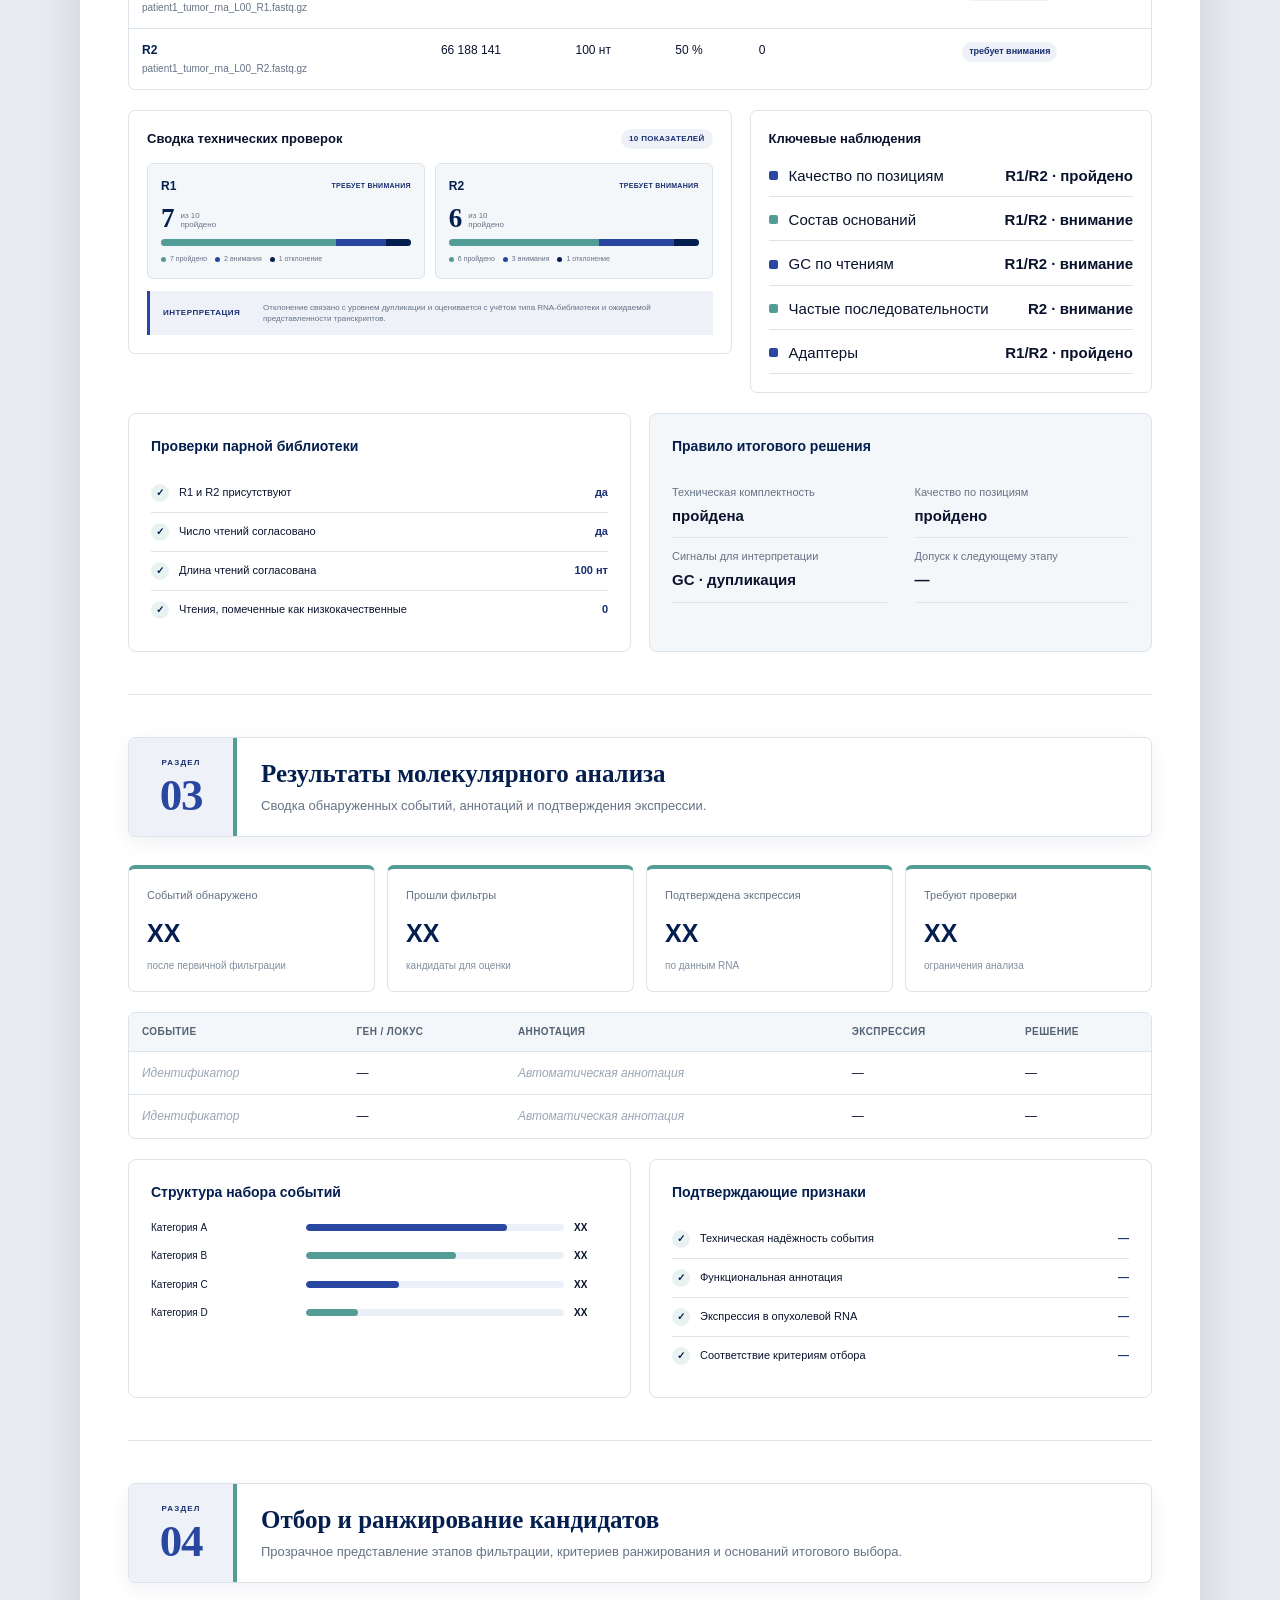
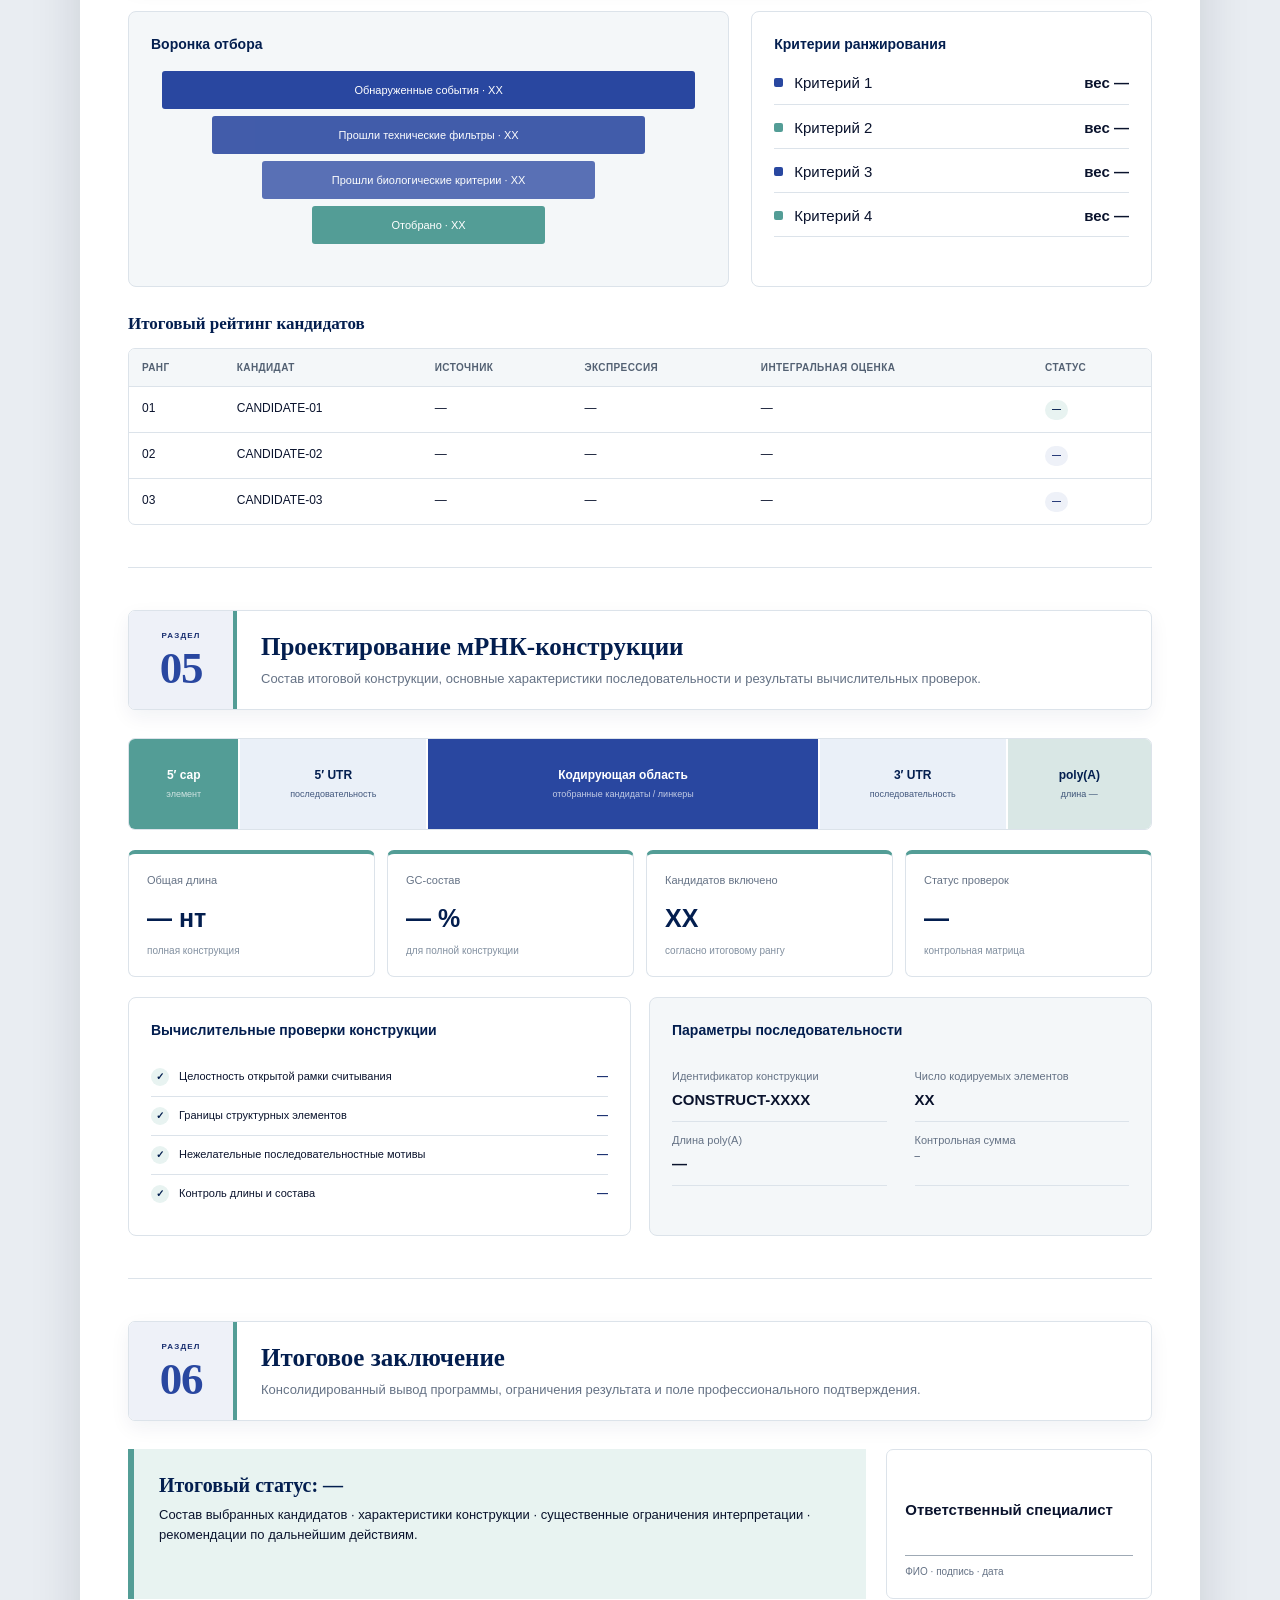
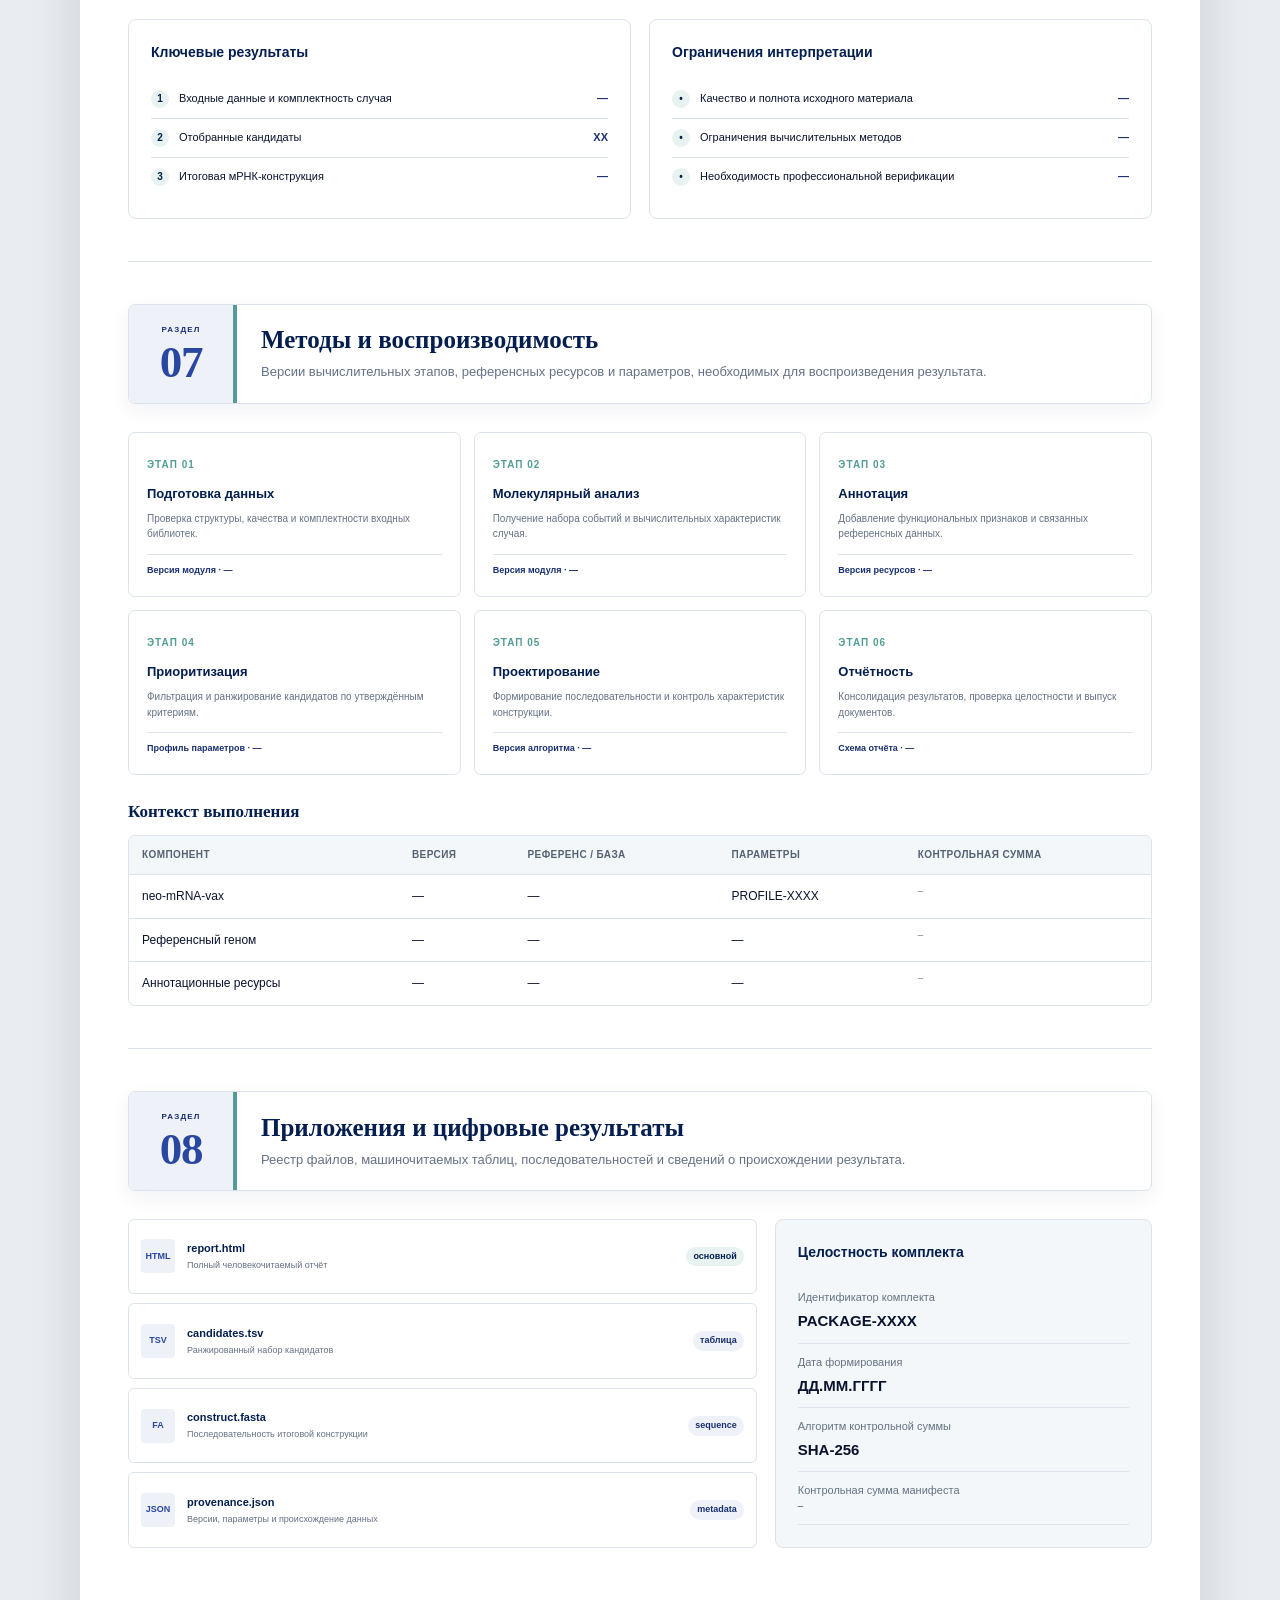
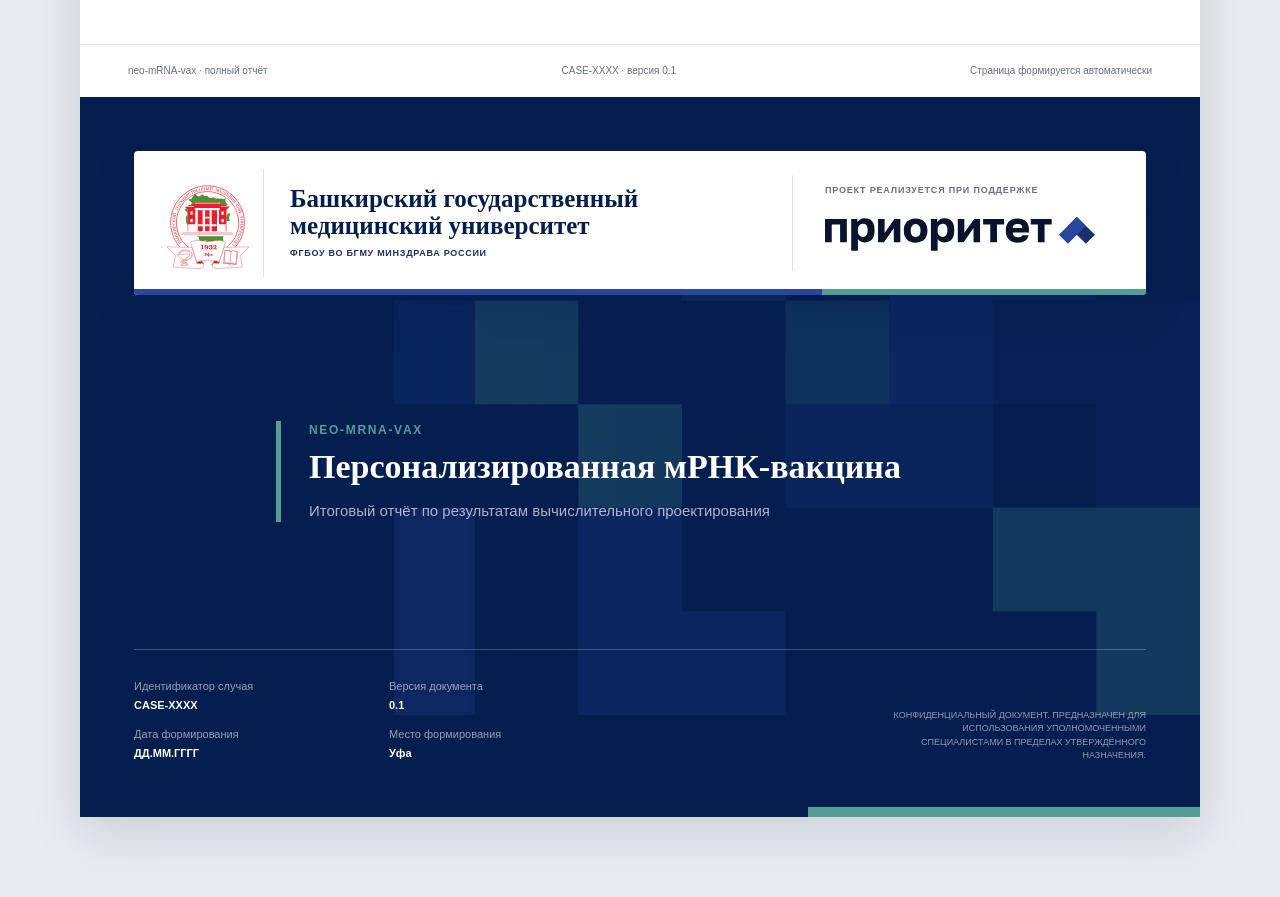
==== commit 623b8d62: "Refine technical quality summary card" ====
--- a/design/report/full-report/index.html
+++ b/design/report/full-report/index.html
@@ -129,15 +129,30 @@
     .qc-decision small { margin-top: 8px; color: rgba(255,255,255,.7); font-size: 9px; }
     .read-name { color: var(--navy); font-weight: 700; }
     .read-name small { display: block; margin-top: 2px; color: var(--muted); font-weight: 400; }
-    .qc-summary { display: grid; grid-template-columns: 150px minmax(0,1fr); gap: 16px; align-items: center; }
-    .qc-summary strong { color: var(--navy); font-size: 11px; }
-    .module-bar { display: flex; height: 10px; overflow: hidden; border-radius: 999px; background: var(--line); }
+    .qc-panel-head { display: flex; align-items: center; justify-content: space-between; gap: 12px; margin-bottom: 14px; }
+    .qc-panel-head h4 { margin: 0; }
+    .qc-summary-card { min-height: 0; align-self: start; }
+    .qc-total { padding: 4px 8px; border-radius: 999px; background: var(--priority-blue-pale); color: var(--priority-blue-secondary); font-size: 8px; font-weight: 700; letter-spacing: .04em; text-transform: uppercase; }
+    .qc-read-grid { display: grid; grid-template-columns: repeat(2,minmax(0,1fr)); gap: 10px; }
+    .qc-read-card { padding: 13px; border: 1px solid var(--line); border-radius: 6px; background: var(--panel); }
+    .qc-read-card header { display: flex; align-items: center; justify-content: space-between; gap: 7px; }
+    .qc-read-label { color: var(--navy); font-size: 12px; font-weight: 700; }
+    .qc-read-state { color: var(--priority-blue-secondary); font-size: 7px; font-weight: 700; letter-spacing: .04em; text-transform: uppercase; }
+    .qc-score { display: flex; align-items: end; gap: 6px; margin: 11px 0 9px; }
+    .qc-score strong { color: var(--navy); font: 700 27px/.85 Georgia,"Times New Roman",serif; }
+    .qc-score span { color: var(--muted); font-size: 8px; line-height: 1.2; }
+    .module-bar { display: flex; height: 7px; overflow: hidden; border-radius: 999px; background: var(--line); }
     .module-bar .pass { background: var(--priority-green); }
     .module-bar .attention { background: var(--priority-blue); }
     .module-bar .fail { background: var(--navy); }
-    .module-counts { display: flex; gap: 10px; margin-top: 5px; color: var(--muted); font-size: 8px; }
-    .module-counts b { color: var(--navy); }
-    .qc-note { margin: 16px 0 0; padding: 12px 15px; border-left: 3px solid var(--priority-blue); background: var(--priority-blue-pale); color: var(--muted); font-size: 10px; }
+    .qc-breakdown { display: flex; flex-wrap: wrap; gap: 5px 8px; margin-top: 8px; color: var(--muted); font-size: 7px; }
+    .qc-breakdown span { display: inline-flex; align-items: center; gap: 4px; }
+    .qc-breakdown span::before { width: 5px; height: 5px; border-radius: 50%; background: var(--priority-green); content: ""; }
+    .qc-breakdown .attention::before { background: var(--priority-blue); }
+    .qc-breakdown .deviation::before { background: var(--navy); }
+    .qc-interpretation { display: grid; grid-template-columns: 88px minmax(0,1fr); gap: 12px; align-items: center; margin-top: 12px; padding: 11px 13px; border-left: 3px solid var(--priority-blue); background: var(--priority-blue-pale); }
+    .qc-interpretation strong { color: var(--priority-blue-secondary); font-size: 8px; letter-spacing: .06em; text-transform: uppercase; }
+    .qc-interpretation p { margin: 0; color: var(--muted); font-size: 8px; line-height: 1.4; }
 
     .funnel { display: grid; justify-items: center; gap: 7px; margin: 10px auto 20px; }
     .funnel-step { display: flex; align-items: center; justify-content: center; height: 38px; border-radius: 3px; background: var(--priority-blue); color: #fff; font-size: 11px; }
@@ -221,7 +236,7 @@
     }
 
     @media (max-width: 540px) {
-      .metric-grid, .workflow-grid, .method-grid { grid-template-columns: 1fr; }
+      .metric-grid, .workflow-grid, .method-grid, .qc-read-grid { grid-template-columns: 1fr; }
       .score-row { grid-template-columns: 110px minmax(0,1fr) 30px; }
     }
 
@@ -315,7 +330,7 @@
           </table>
         </div>
         <div class="visual-grid">
-          <div class="chart"><h4>Сводка технических проверок</h4><div class="score-list"><div class="qc-summary"><strong>R1</strong><div><div class="module-bar"><span class="pass" style="width:70%"></span><span class="attention" style="width:20%"></span><span class="fail" style="width:10%"></span></div><div class="module-counts"><span><b>7</b> пройдено</span><span><b>2</b> внимание</span><span><b>1</b> отклонение</span></div></div></div><div class="qc-summary"><strong>R2</strong><div><div class="module-bar"><span class="pass" style="width:60%"></span><span class="attention" style="width:30%"></span><span class="fail" style="width:10%"></span></div><div class="module-counts"><span><b>6</b> пройдено</span><span><b>3</b> внимание</span><span><b>1</b> отклонение</span></div></div></div></div><p class="qc-note">Отклонение в обеих библиотеках связано с уровнем дупликации. Для RNA-seq показатель интерпретируется с учётом типа библиотеки и ожидаемой представленности транскриптов.</p></div>
+          <div class="chart qc-summary-card"><div class="qc-panel-head"><h4>Сводка технических проверок</h4><span class="qc-total">10 показателей</span></div><div class="qc-read-grid"><article class="qc-read-card"><header><span class="qc-read-label">R1</span><span class="qc-read-state">требует внимания</span></header><div class="qc-score"><strong>7</strong><span>из 10<br>пройдено</span></div><div class="module-bar"><span class="pass" style="width:70%"></span><span class="attention" style="width:20%"></span><span class="fail" style="width:10%"></span></div><div class="qc-breakdown"><span>7 пройдено</span><span class="attention">2 внимания</span><span class="deviation">1 отклонение</span></div></article><article class="qc-read-card"><header><span class="qc-read-label">R2</span><span class="qc-read-state">требует внимания</span></header><div class="qc-score"><strong>6</strong><span>из 10<br>пройдено</span></div><div class="module-bar"><span class="pass" style="width:60%"></span><span class="attention" style="width:30%"></span><span class="fail" style="width:10%"></span></div><div class="qc-breakdown"><span>6 пройдено</span><span class="attention">3 внимания</span><span class="deviation">1 отклонение</span></div></article></div><div class="qc-interpretation"><strong>Интерпретация</strong><p>Отклонение связано с уровнем дупликации и оценивается с учётом типа RNA-библиотеки и ожидаемой представленности транскриптов.</p></div></div>
           <div class="chart"><h4>Ключевые наблюдения</h4><ul class="legend-list"><li><span class="legend-dot"></span><span>Качество по позициям</span><strong>R1/R2 · пройдено</strong></li><li><span class="legend-dot"></span><span>Состав оснований</span><strong>R1/R2 · внимание</strong></li><li><span class="legend-dot"></span><span>GC по чтениям</span><strong>R1/R2 · внимание</strong></li><li><span class="legend-dot"></span><span>Частые последовательности</span><strong>R2 · внимание</strong></li><li><span class="legend-dot"></span><span>Адаптеры</span><strong>R1/R2 · пройдено</strong></li></ul></div>
         </div>
         <div class="detail-grid">
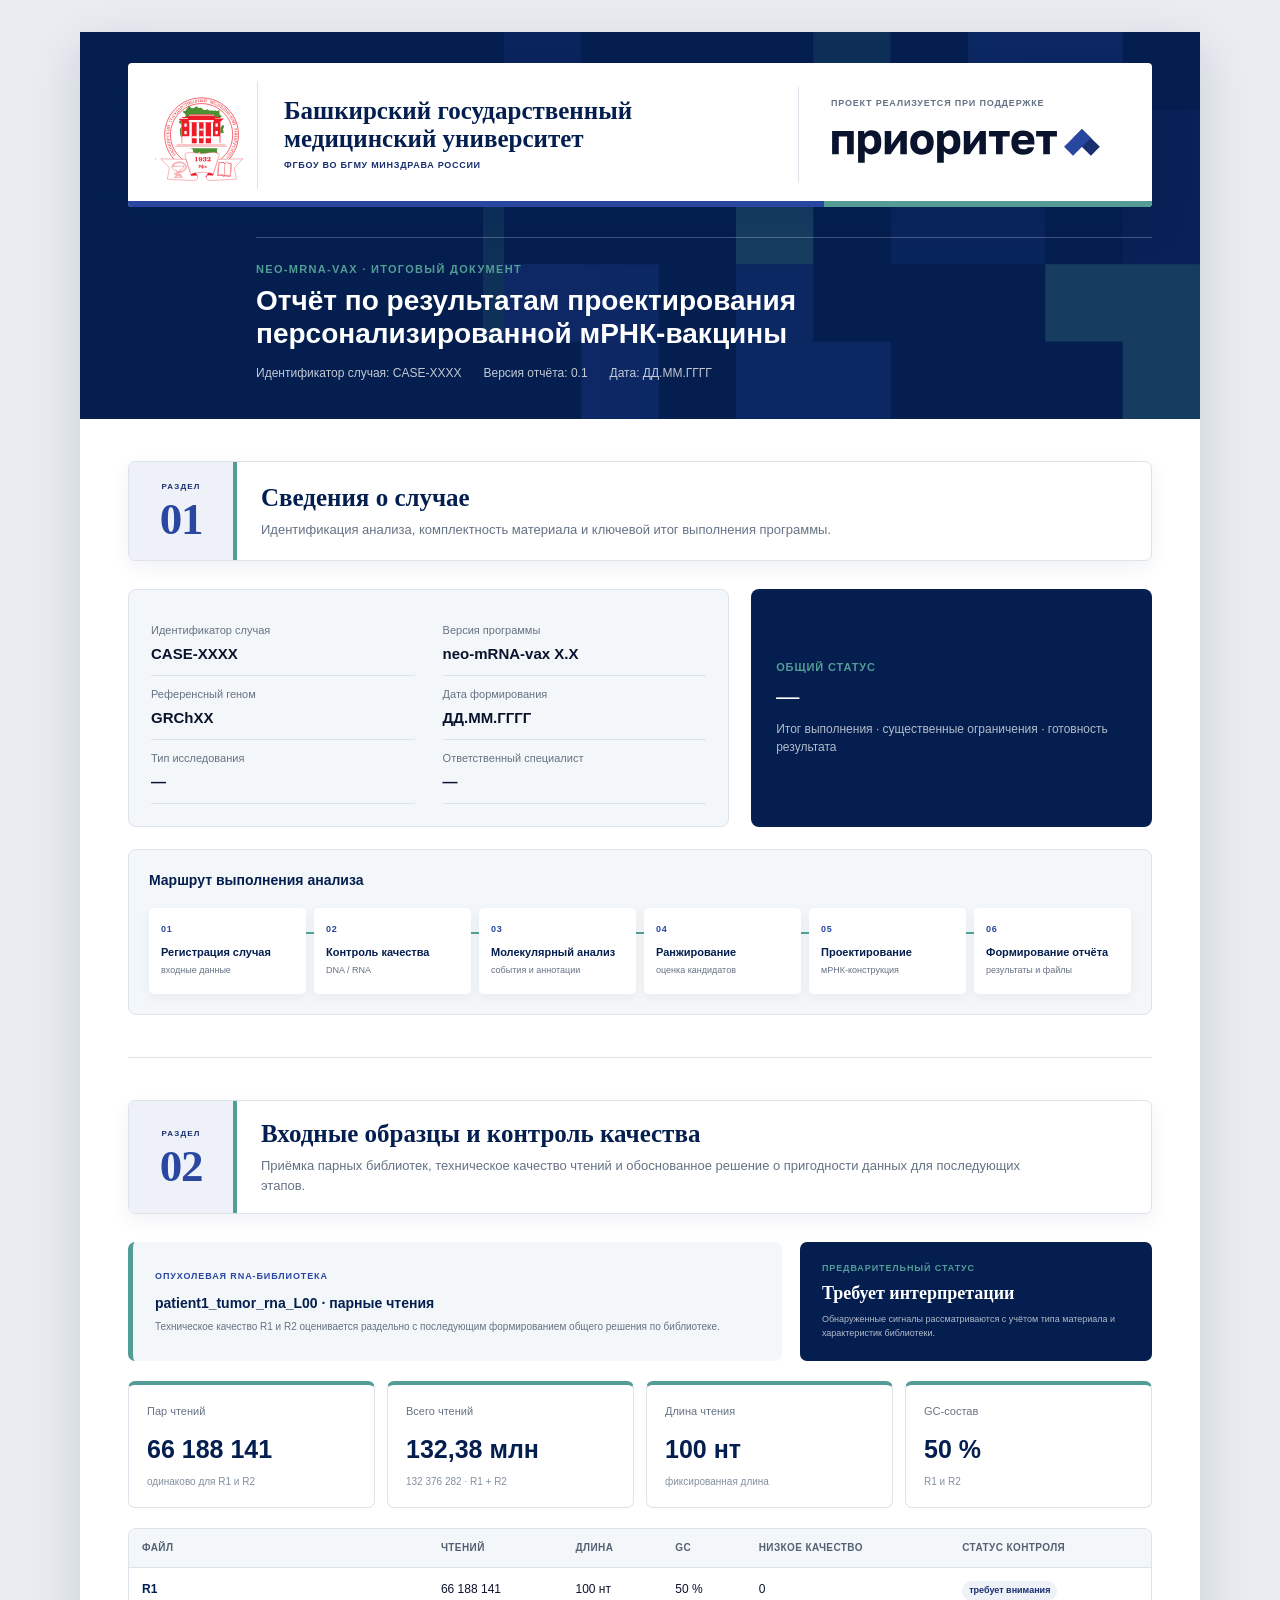
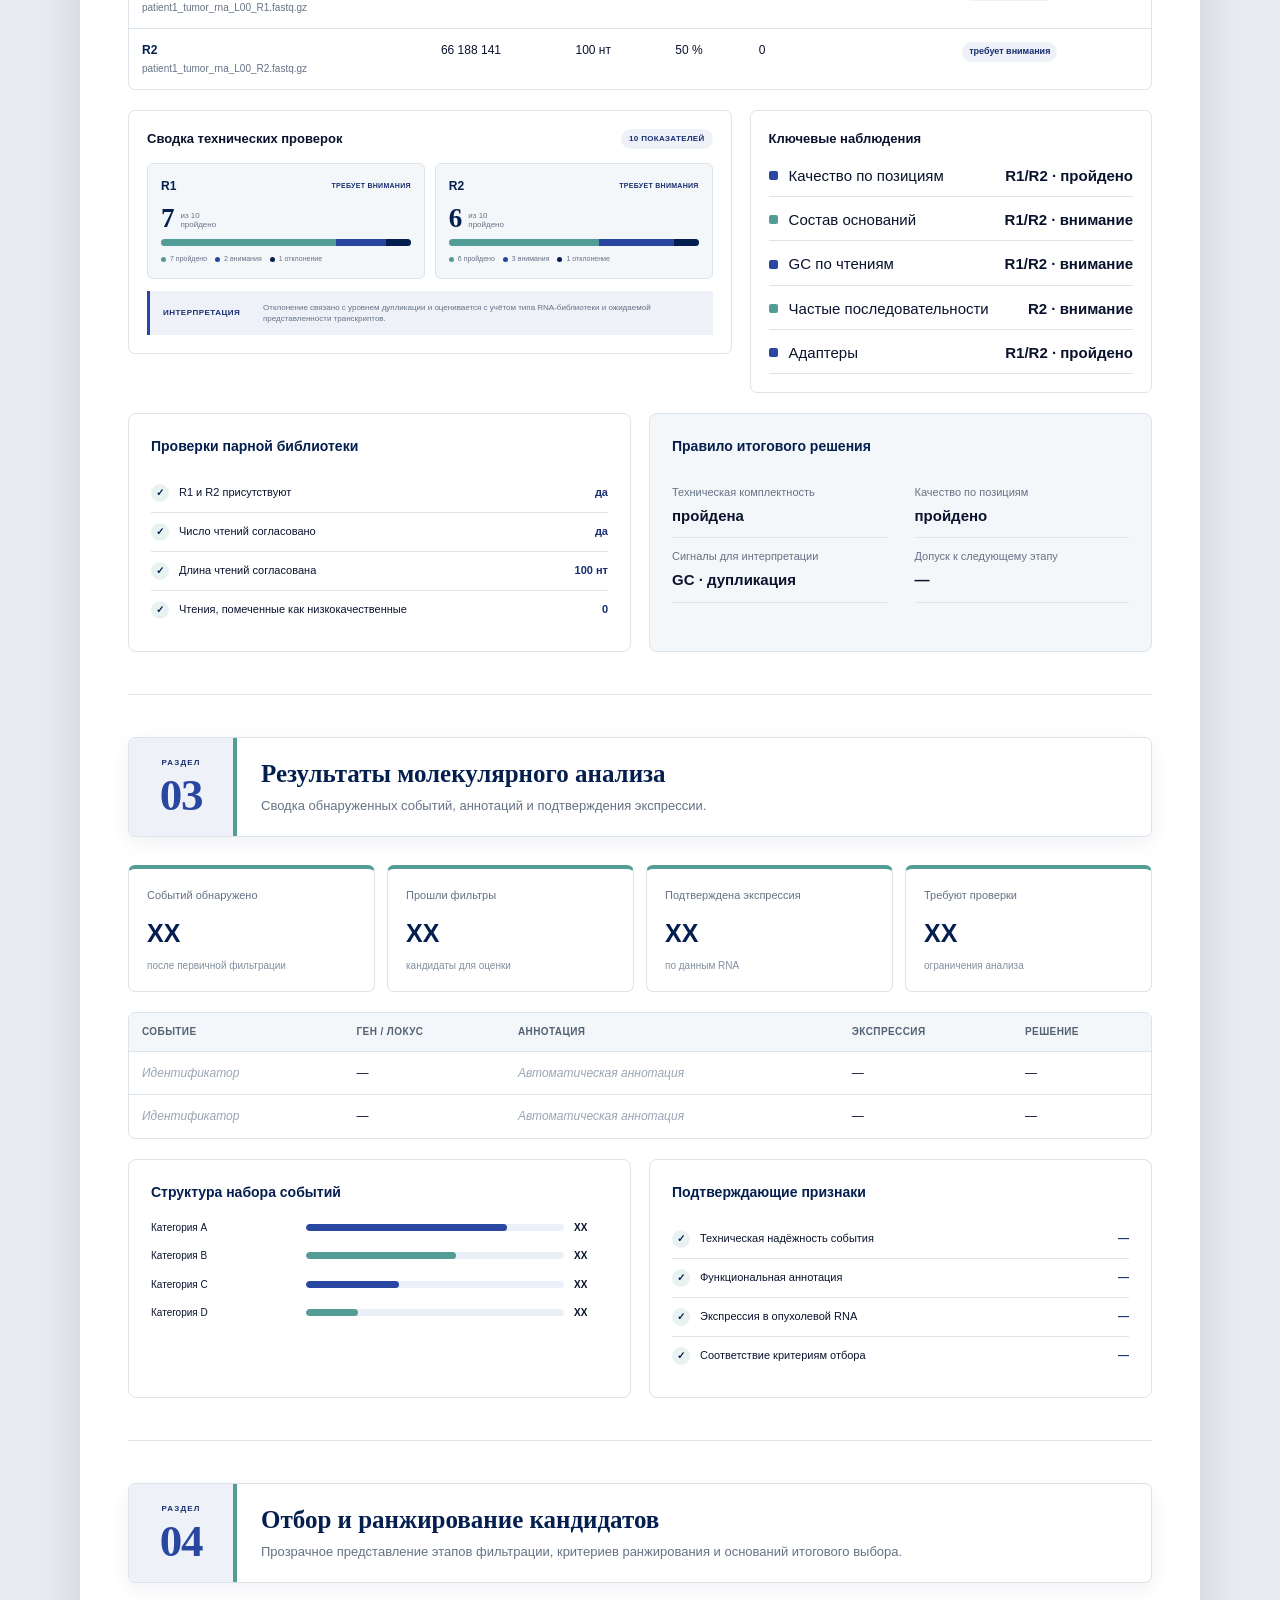
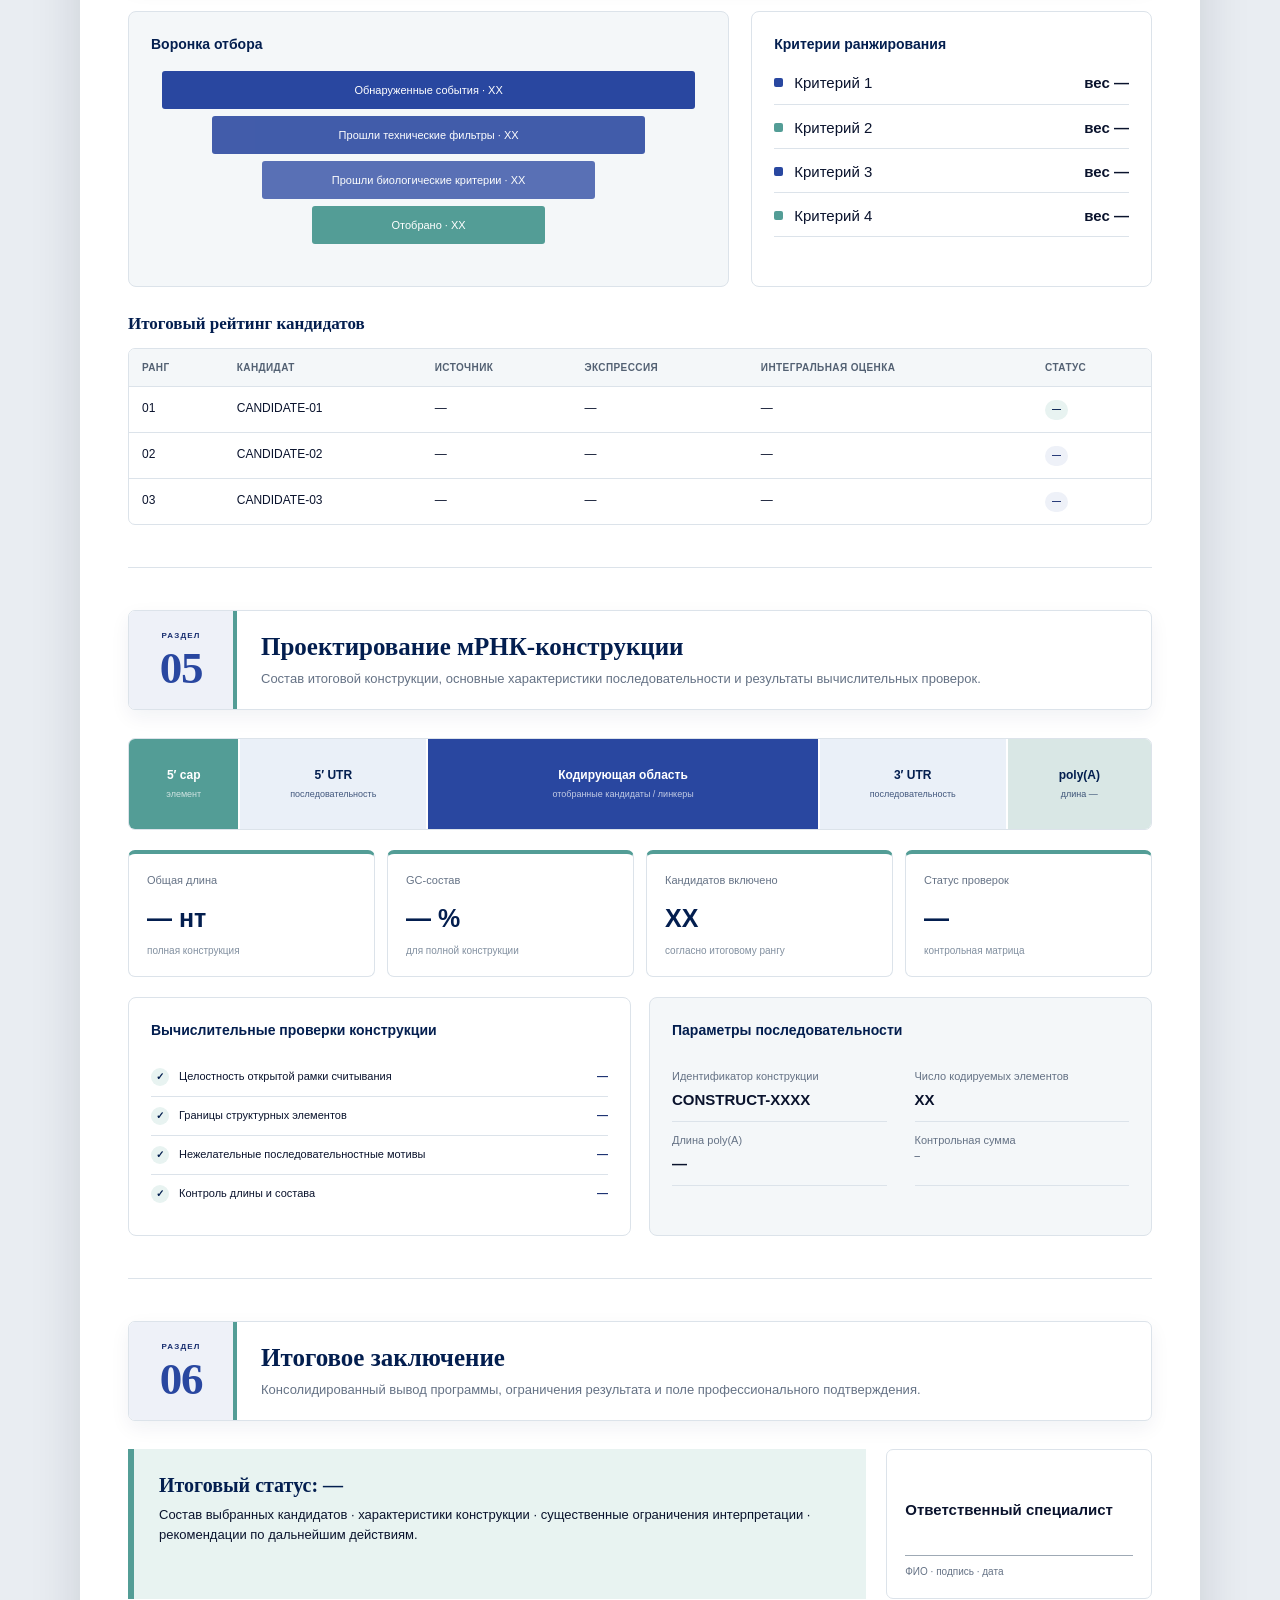
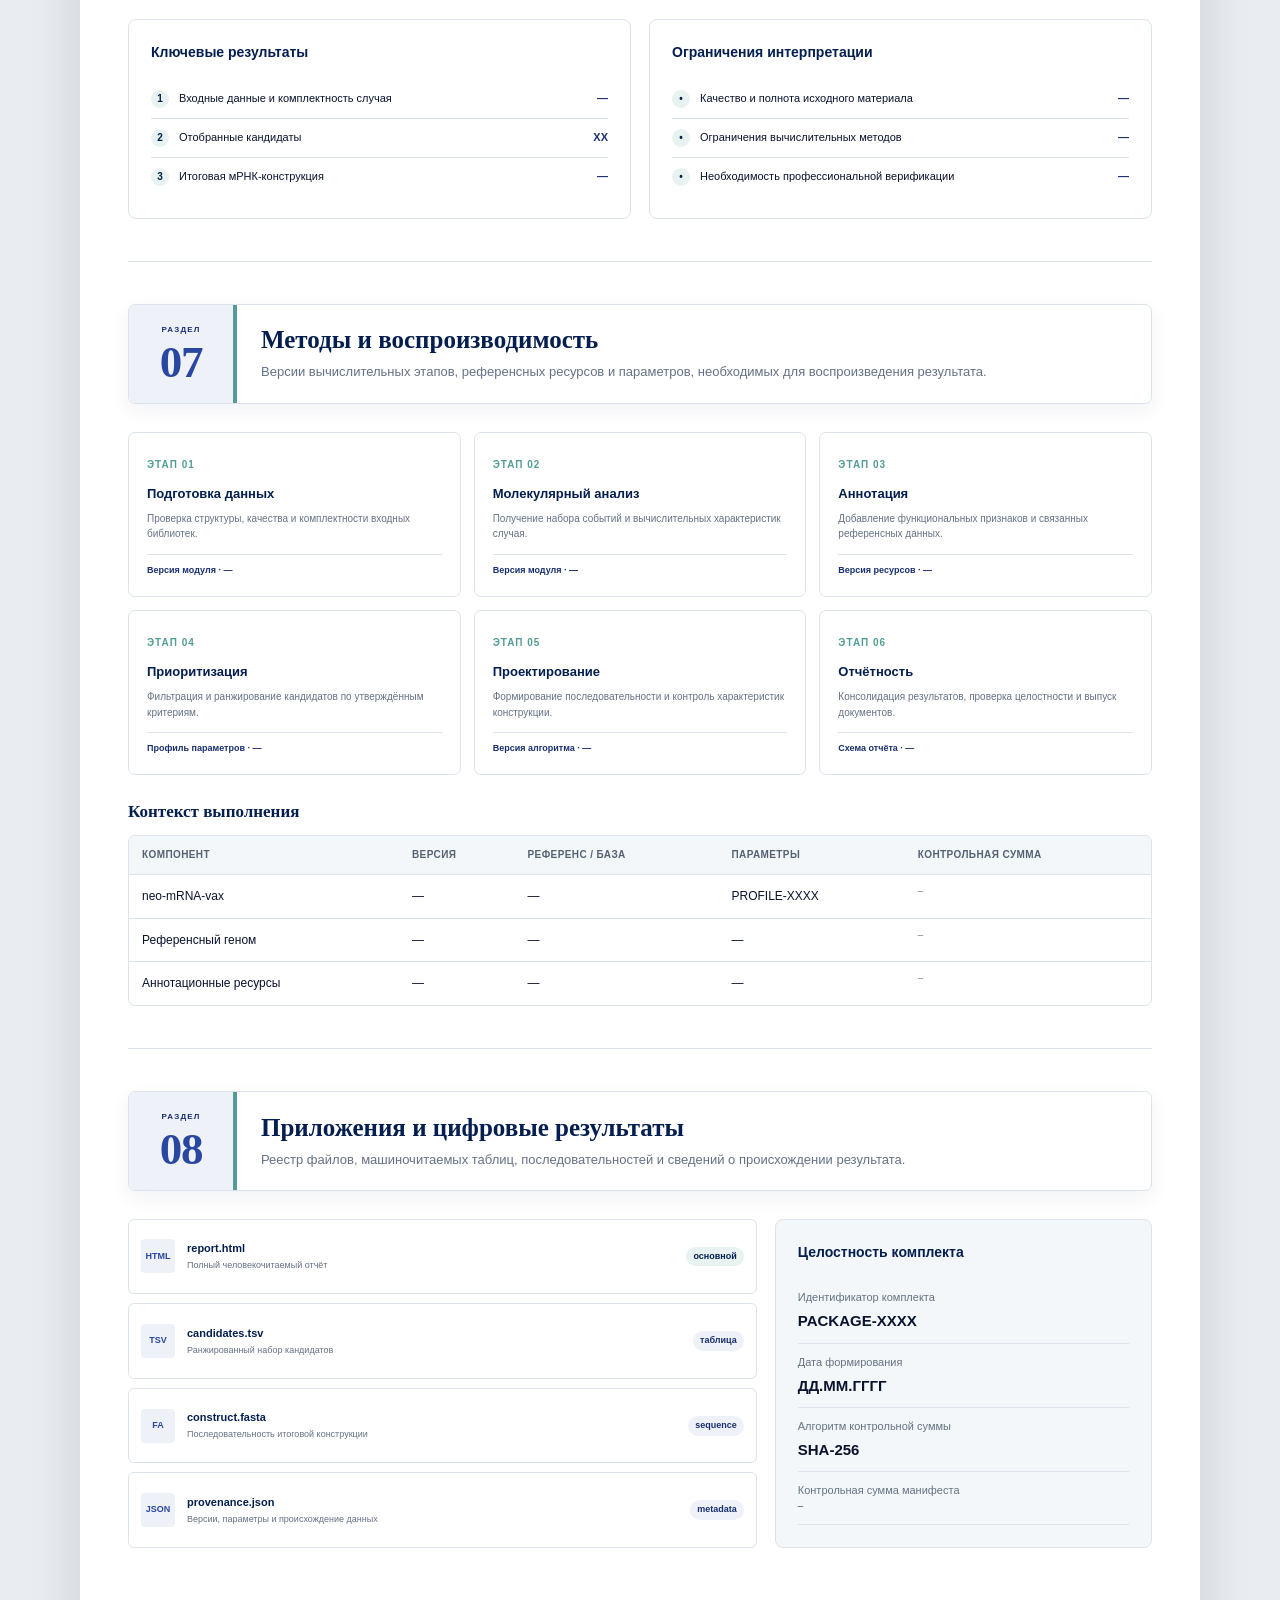
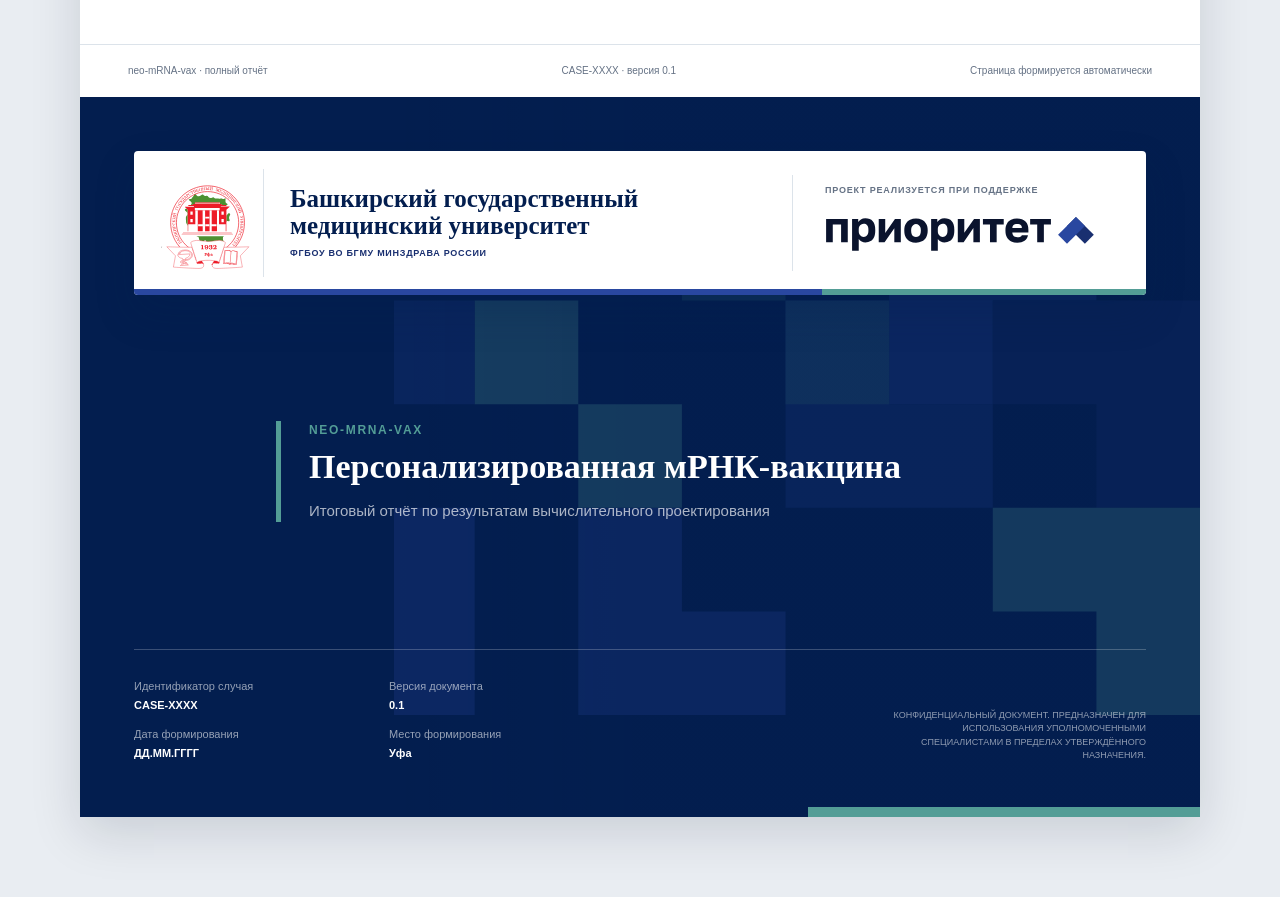
==== commit 06c0f052: "Make full HTML report self-contained" ====
--- a/design/report/full-report/index.html
+++ b/design/report/full-report/index.html
@@ -6,6 +6,9 @@
   <title>Полный макет отчёта neo-mRNA-vax</title>
   <style>
     :root {
+      --bgmu-emblem-image: url("[data-uri]");
+      --priority-logo-image: url("[data-uri]");
+      --priority-pattern-image: url("[data-uri]");
       --ink: #0a132d;
       --navy: #031e4f;
       --brand-navy: #031e4f;
@@ -30,18 +33,18 @@
 
     /* Утверждённое направление шапки. */
     .report-header { position: relative; min-height: 305px; padding: 31px 48px 36px; overflow: hidden; background: var(--brand-navy); color: #fff; }
-    .report-header::after { position: absolute; inset: 0 0 0 auto; width: 64%; background: linear-gradient(90deg, transparent, rgba(3,30,79,.08)), url("../../../assets/report/branding/priority-pattern.svg") right center / auto 100% no-repeat; opacity: .28; content: ""; pointer-events: none; }
+    .report-header::after { position: absolute; inset: 0 0 0 auto; width: 64%; background: linear-gradient(90deg, transparent, rgba(3,30,79,.08)), var(--priority-pattern-image) right center / auto 100% no-repeat; opacity: .28; content: ""; pointer-events: none; }
     .header-top, .back-top { position: relative; z-index: 1; display: grid; grid-template-columns: minmax(0,1.75fr) minmax(330px,.8fr); align-items: center; min-height: 144px; overflow: hidden; padding: 18px 24px 18px 18px; border-radius: 4px; background: #fff; box-shadow: 0 18px 38px rgba(3,30,79,.22); }
     .header-top::after, .back-top::after { position: absolute; left: 0; right: 0; bottom: 0; height: 6px; background: linear-gradient(90deg,var(--priority-blue) 0 68%,var(--priority-green) 68% 100%); content: ""; }
     .university-lockup { display: grid; grid-template-columns: 112px minmax(0,1fr); align-items: center; width: 100%; min-width: 0; min-height: 108px; }
     .university-emblem-frame { display: flex; align-items: center; justify-content: center; min-height: 108px; border-right: 1px solid var(--line); background: #fff; }
-    .university-logo { width: 94px; height: 94px; object-fit: contain; }
+    .university-logo { display: block; width: 94px; height: 94px; background: var(--bgmu-emblem-image) center / contain no-repeat; }
     .university-identity { display: flex; flex-direction: column; justify-content: center; min-width: 0; padding: 8px 26px; }
     .university-name { max-width: 520px; margin: 0; color: var(--navy); font: 700 25px/1.1 Georgia, "Times New Roman", serif; }
     .university-subtitle { margin: 7px 0 0; color: var(--priority-blue-secondary); font-size: 9px; font-weight: 700; letter-spacing: .08em; text-transform: uppercase; }
     .sponsor { display: flex; min-width: 0; min-height: 96px; flex-direction: column; justify-content: center; padding: 8px 0 8px 32px; border-left: 1px solid var(--line); }
     .sponsor-label { margin: 0 0 11px; color: var(--muted); font-size: 9px; font-weight: 700; letter-spacing: .09em; text-transform: uppercase; }
-    .priority-logo { width: 270px; height: 52px; object-fit: contain; }
+    .priority-logo { display: block; width: 270px; height: 52px; background: var(--priority-logo-image) center / contain no-repeat; }
     .title-block { position: relative; z-index: 1; margin: 30px 0 0 128px; padding-top: 23px; border-top: 1px solid rgba(255,255,255,.24); }
     .eyebrow { margin: 0 0 7px; color: var(--priority-green); font-size: 11px; font-weight: 700; letter-spacing: .12em; text-transform: uppercase; }
     .report-title { max-width: 820px; margin: 0; font-size: 28px; font-weight: 600; line-height: 1.16; }
@@ -196,7 +199,7 @@
 
     /* Закрывающая страница. */
     .back-cover { position: relative; display: flex; min-height: 720px; flex-direction: column; justify-content: space-between; overflow: hidden; padding: 54px; background: var(--brand-navy); color: #fff; break-before: page; }
-    .back-cover::before { position: absolute; inset: 0 0 0 auto; width: 72%; background: linear-gradient(90deg, transparent 0%, rgba(3,30,79,.12) 30%), url("../../../assets/report/branding/priority-pattern.svg") right center / auto 72% no-repeat; opacity: .26; content: ""; pointer-events: none; }
+    .back-cover::before { position: absolute; inset: 0 0 0 auto; width: 72%; background: linear-gradient(90deg, transparent 0%, rgba(3,30,79,.12) 30%), var(--priority-pattern-image) right center / auto 72% no-repeat; opacity: .26; content: ""; pointer-events: none; }
     .back-cover::after { position: absolute; left: 0; right: 0; bottom: 0; height: 10px; background: linear-gradient(90deg,#fff0 0 65%,var(--priority-green) 65% 100%); content: ""; }
     .back-cover .back-top { width: 100%; }
     .back-center { position: relative; z-index: 1; max-width: 700px; margin-left: 142px; padding-left: 28px; border-left: 5px solid var(--priority-green); }
@@ -258,12 +261,12 @@
     <header class="report-header">
       <div class="header-top">
         <div class="university-lockup">
-          <div class="university-emblem-frame"><img class="university-logo" src="../../../assets/report/branding/bgmu-emblem.svg" alt="Герб БГМУ"></div>
+          <div class="university-emblem-frame"><span class="university-logo" role="img" aria-label="Герб БГМУ"></span></div>
           <div class="university-identity"><p class="university-name">Башкирский государственный медицинский университет</p><p class="university-subtitle">ФГБОУ ВО БГМУ Минздрава России</p></div>
         </div>
         <div class="sponsor">
           <p class="sponsor-label">Проект реализуется при поддержке</p>
-          <img class="priority-logo" src="../../../assets/report/branding/priority-2030-color.svg" alt="Приоритет 2030">
+          <span class="priority-logo" role="img" aria-label="Приоритет 2030"></span>
         </div>
       </div>
       <div class="title-block">
@@ -448,10 +451,10 @@
     <section class="back-cover" aria-label="Закрывающая страница отчёта">
       <div class="back-top">
         <div class="university-lockup">
-          <div class="university-emblem-frame"><img class="university-logo" src="../../../assets/report/branding/bgmu-emblem.svg" alt="Герб БГМУ"></div>
+          <div class="university-emblem-frame"><span class="university-logo" role="img" aria-label="Герб БГМУ"></span></div>
           <div class="university-identity"><p class="university-name">Башкирский государственный медицинский университет</p><p class="university-subtitle">ФГБОУ ВО БГМУ Минздрава России</p></div>
         </div>
-        <div class="sponsor"><p class="sponsor-label">Проект реализуется при поддержке</p><img class="priority-logo" src="../../../assets/report/branding/priority-2030-color.svg" alt="Приоритет 2030"></div>
+        <div class="sponsor"><p class="sponsor-label">Проект реализуется при поддержке</p><span class="priority-logo" role="img" aria-label="Приоритет 2030"></span></div>
       </div>
       <div class="back-center"><p class="program">neo-mRNA-vax</p><h2>Персонализированная мРНК-вакцина</h2><p>Итоговый отчёт по результатам вычислительного проектирования</p></div>
       <div class="back-bottom">
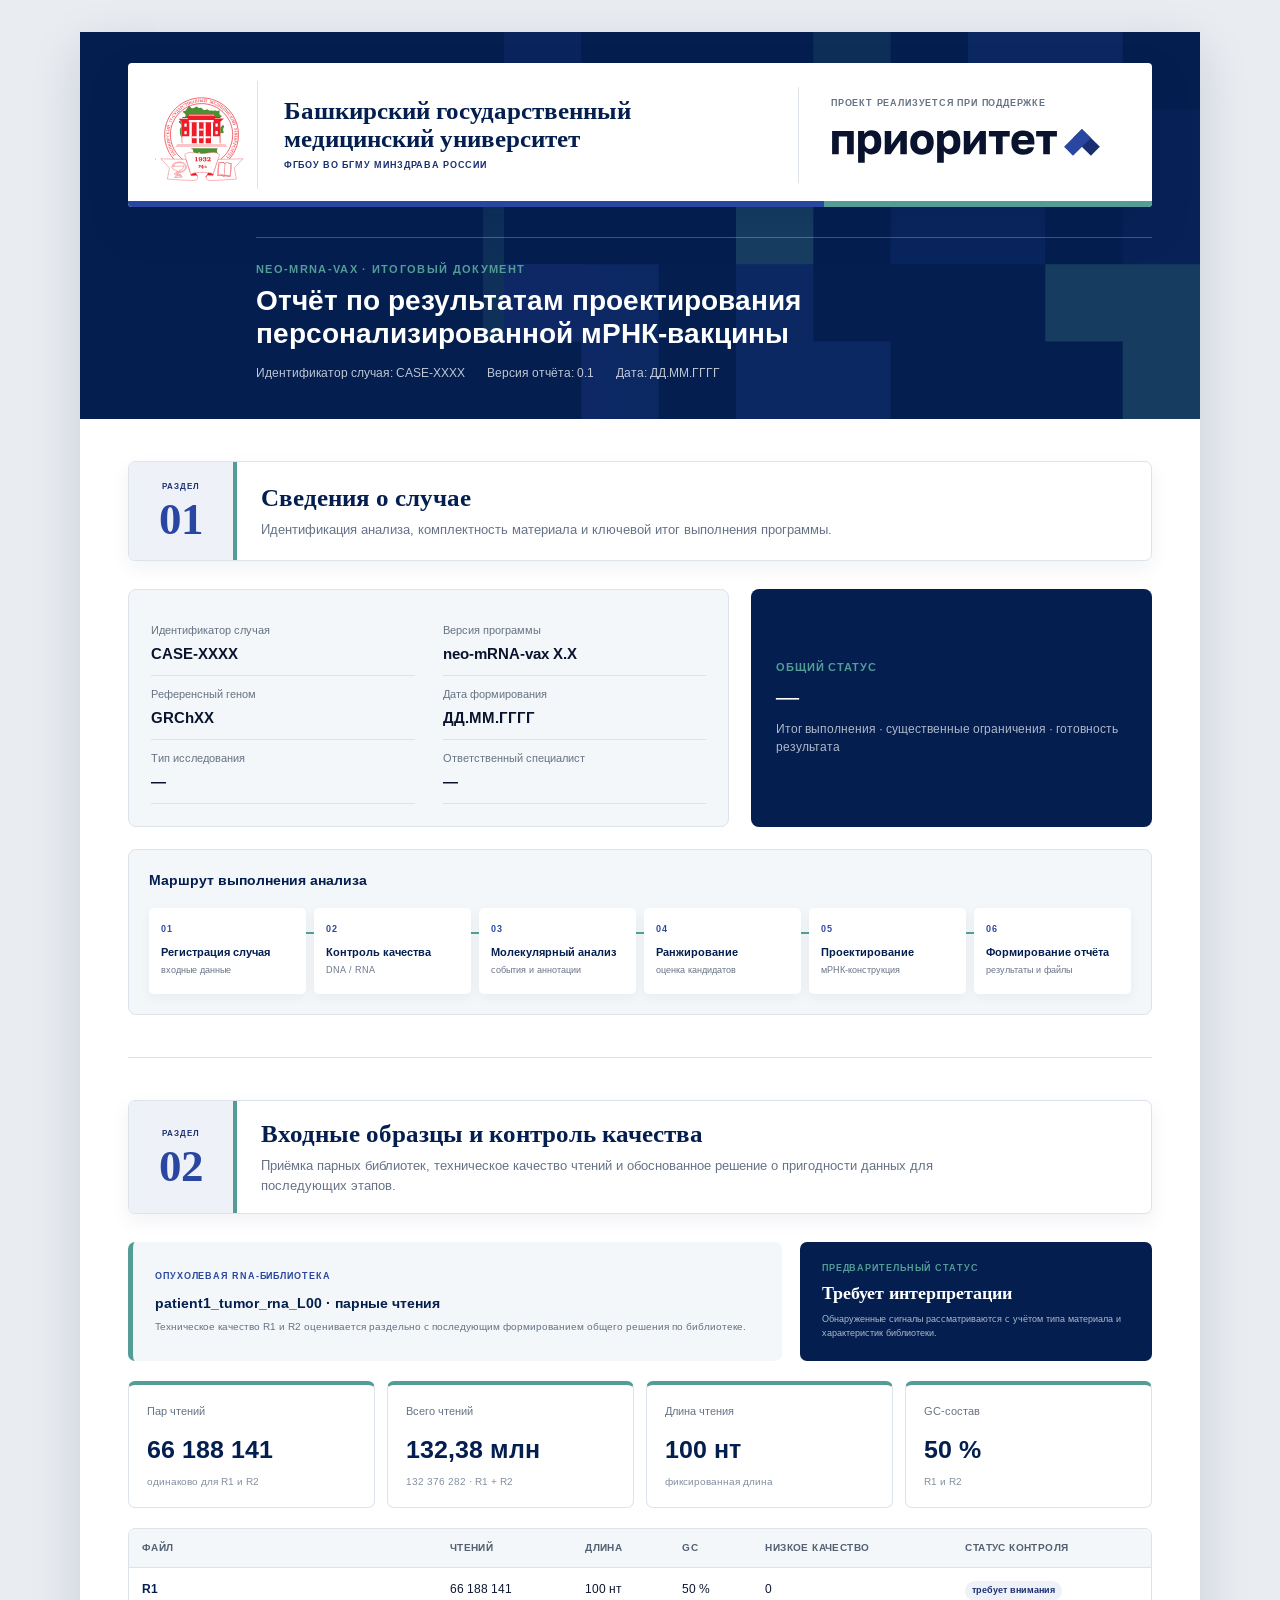
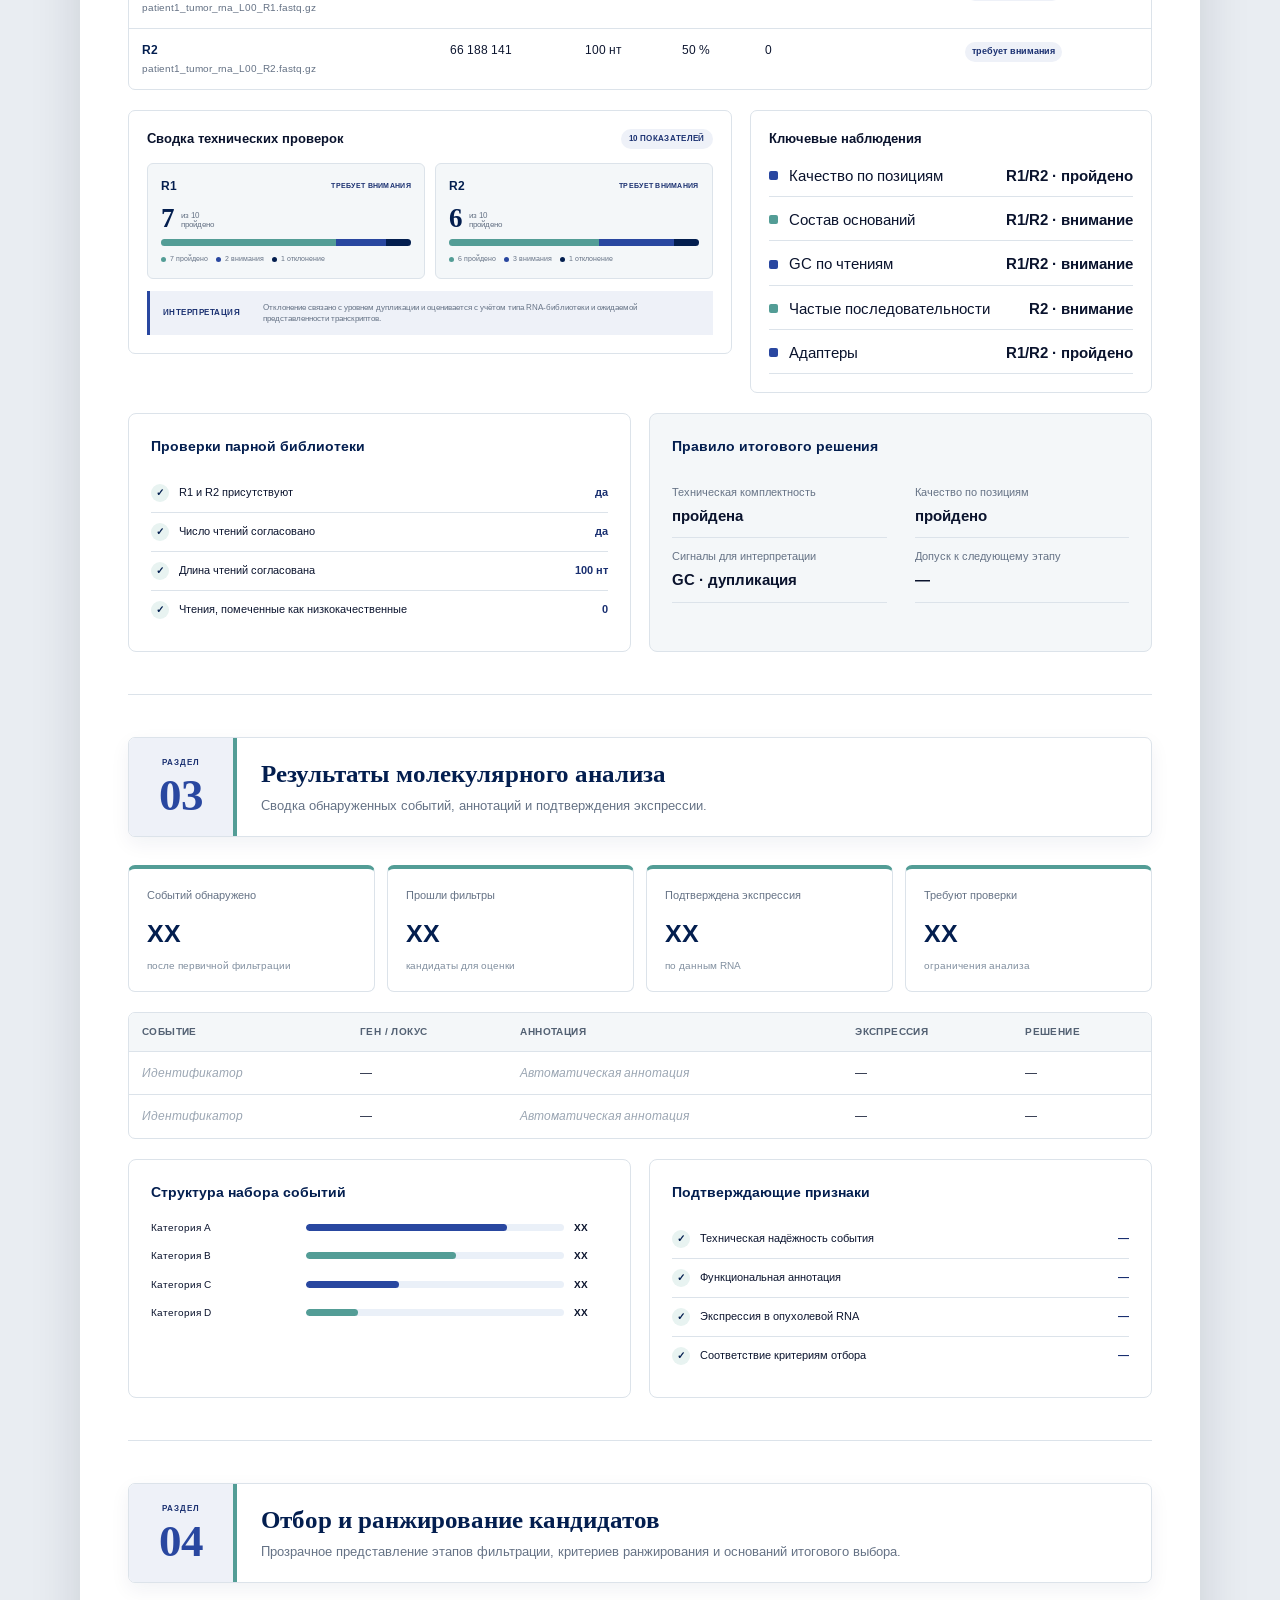
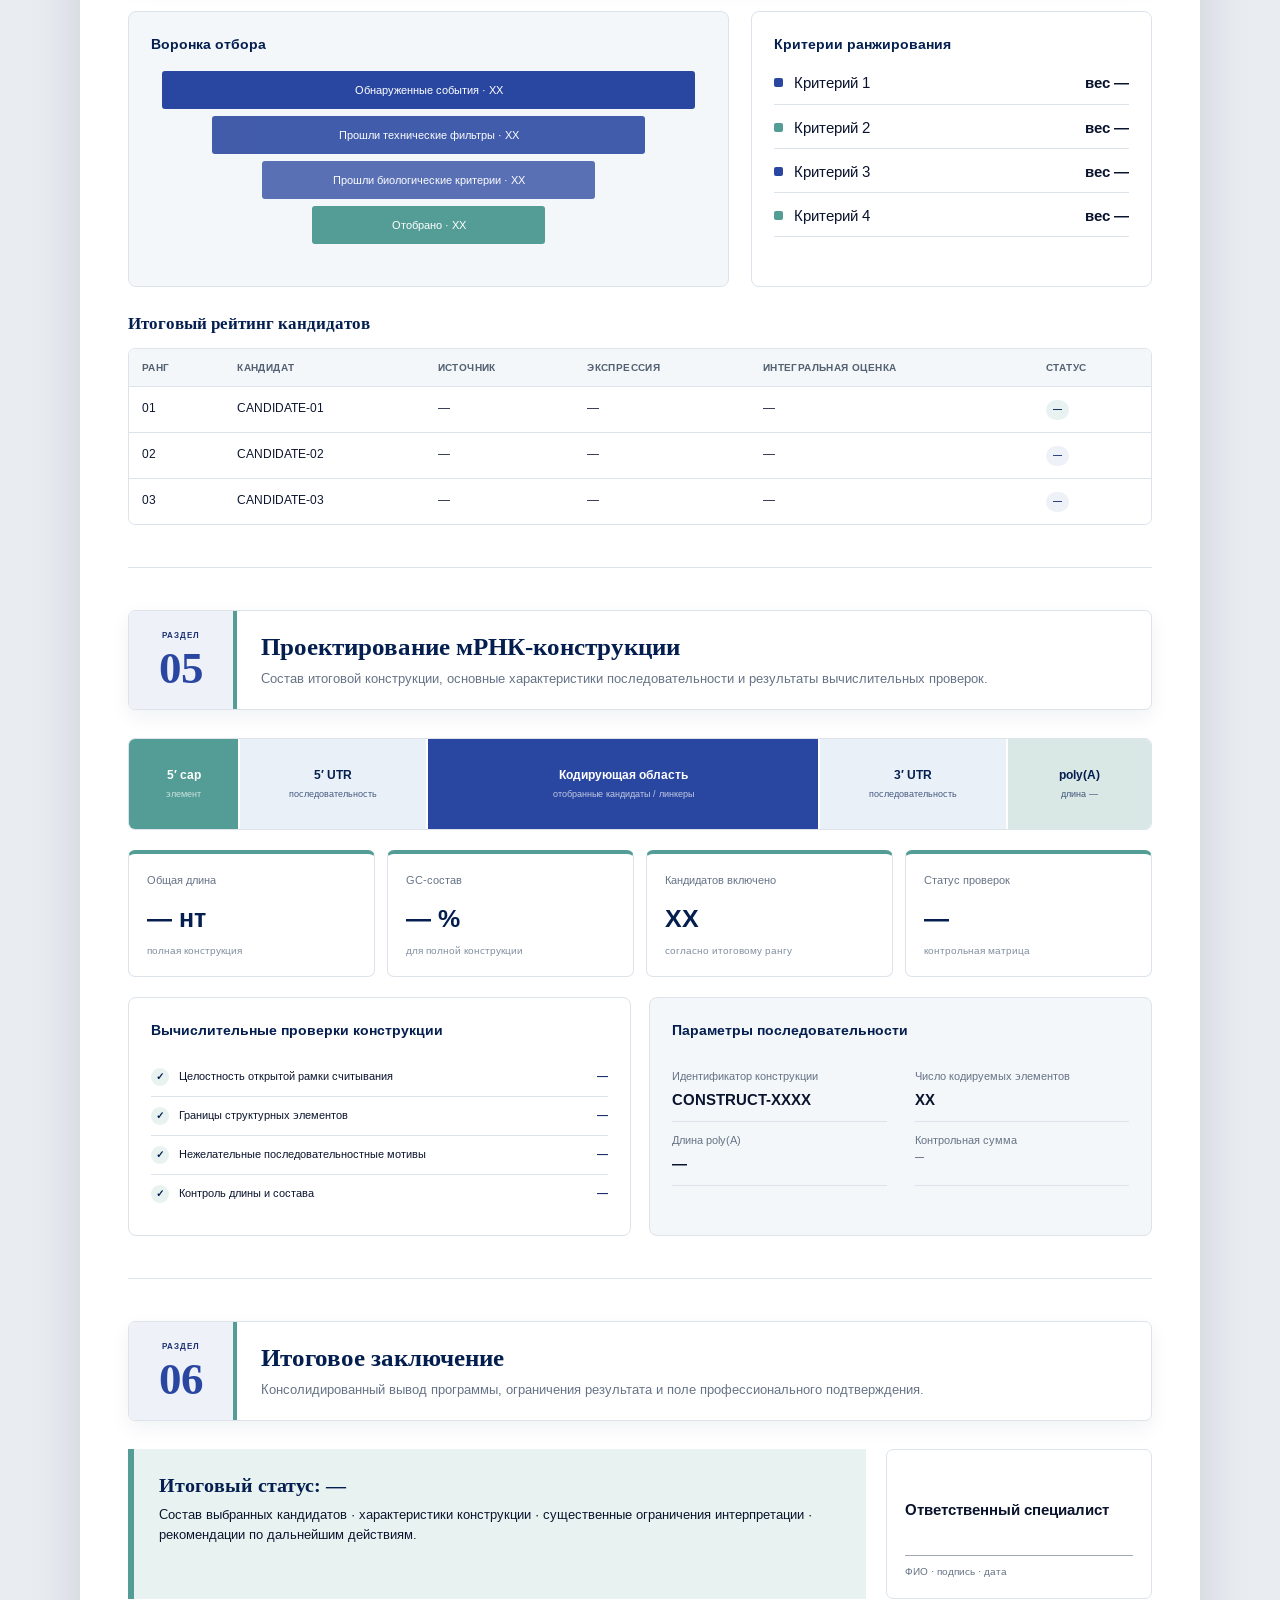
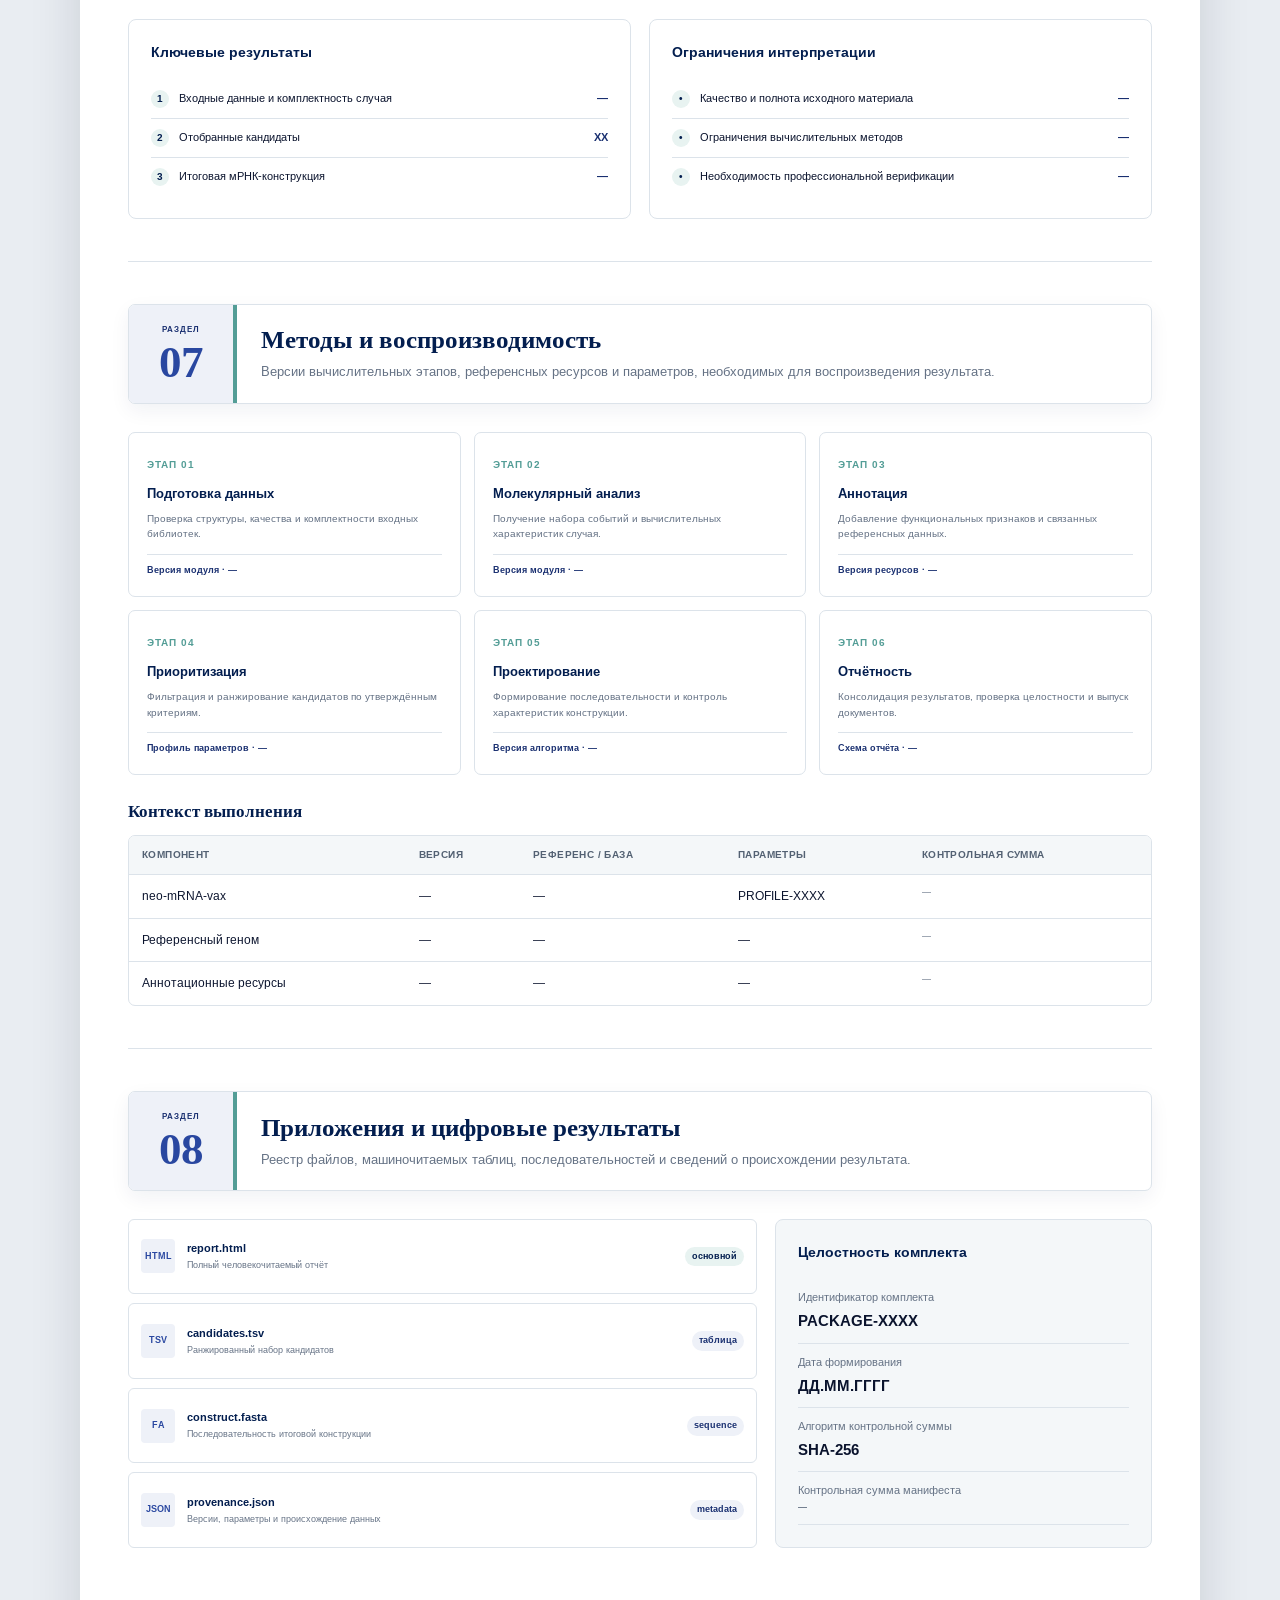
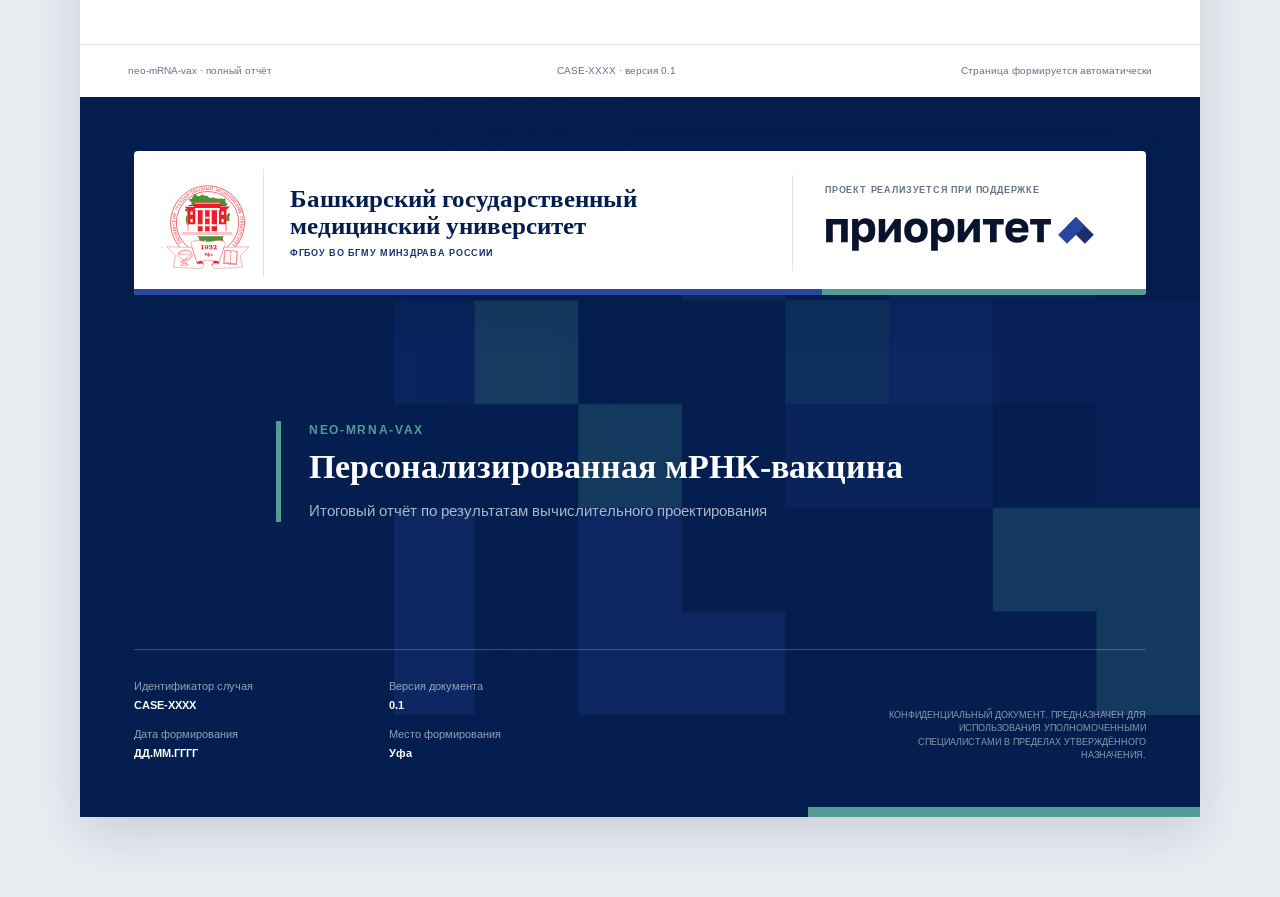
==== commit 8ac1b0b9: "Embed report fonts for portable layout" ====
--- a/design/report/full-report/index.html
+++ b/design/report/full-report/index.html
@@ -3,8 +3,15 @@
 <head>
   <meta charset="utf-8">
   <meta name="viewport" content="width=device-width, initial-scale=1">
+  <meta name="font-license" content="Liberation Fonts, Copyright 2010 Google Corporation and 2012 Red Hat, Inc.; SIL Open Font License 1.1">
+  <meta name="font-license-url" content="https://openfontlicense.org/open-font-license-official-text/">
   <title>Полный макет отчёта neo-mRNA-vax</title>
   <style>
+    @font-face { font-family: "Neo Report Sans"; src: url("[data-uri]") format("woff2"); font-style: normal; font-weight: 400; font-display: block; }
+    @font-face { font-family: "Neo Report Sans"; src: url("[data-uri]") format("woff2"); font-style: normal; font-weight: 700; font-display: block; }
+    @font-face { font-family: "Neo Report Sans"; src: url("[data-uri]") format("woff2"); font-style: italic; font-weight: 400; font-display: block; }
+    @font-face { font-family: "Neo Report Serif"; src: url("[data-uri]") format("woff2"); font-style: normal; font-weight: 700; font-display: block; }
+
     :root {
       --bgmu-emblem-image: url("[data-uri]